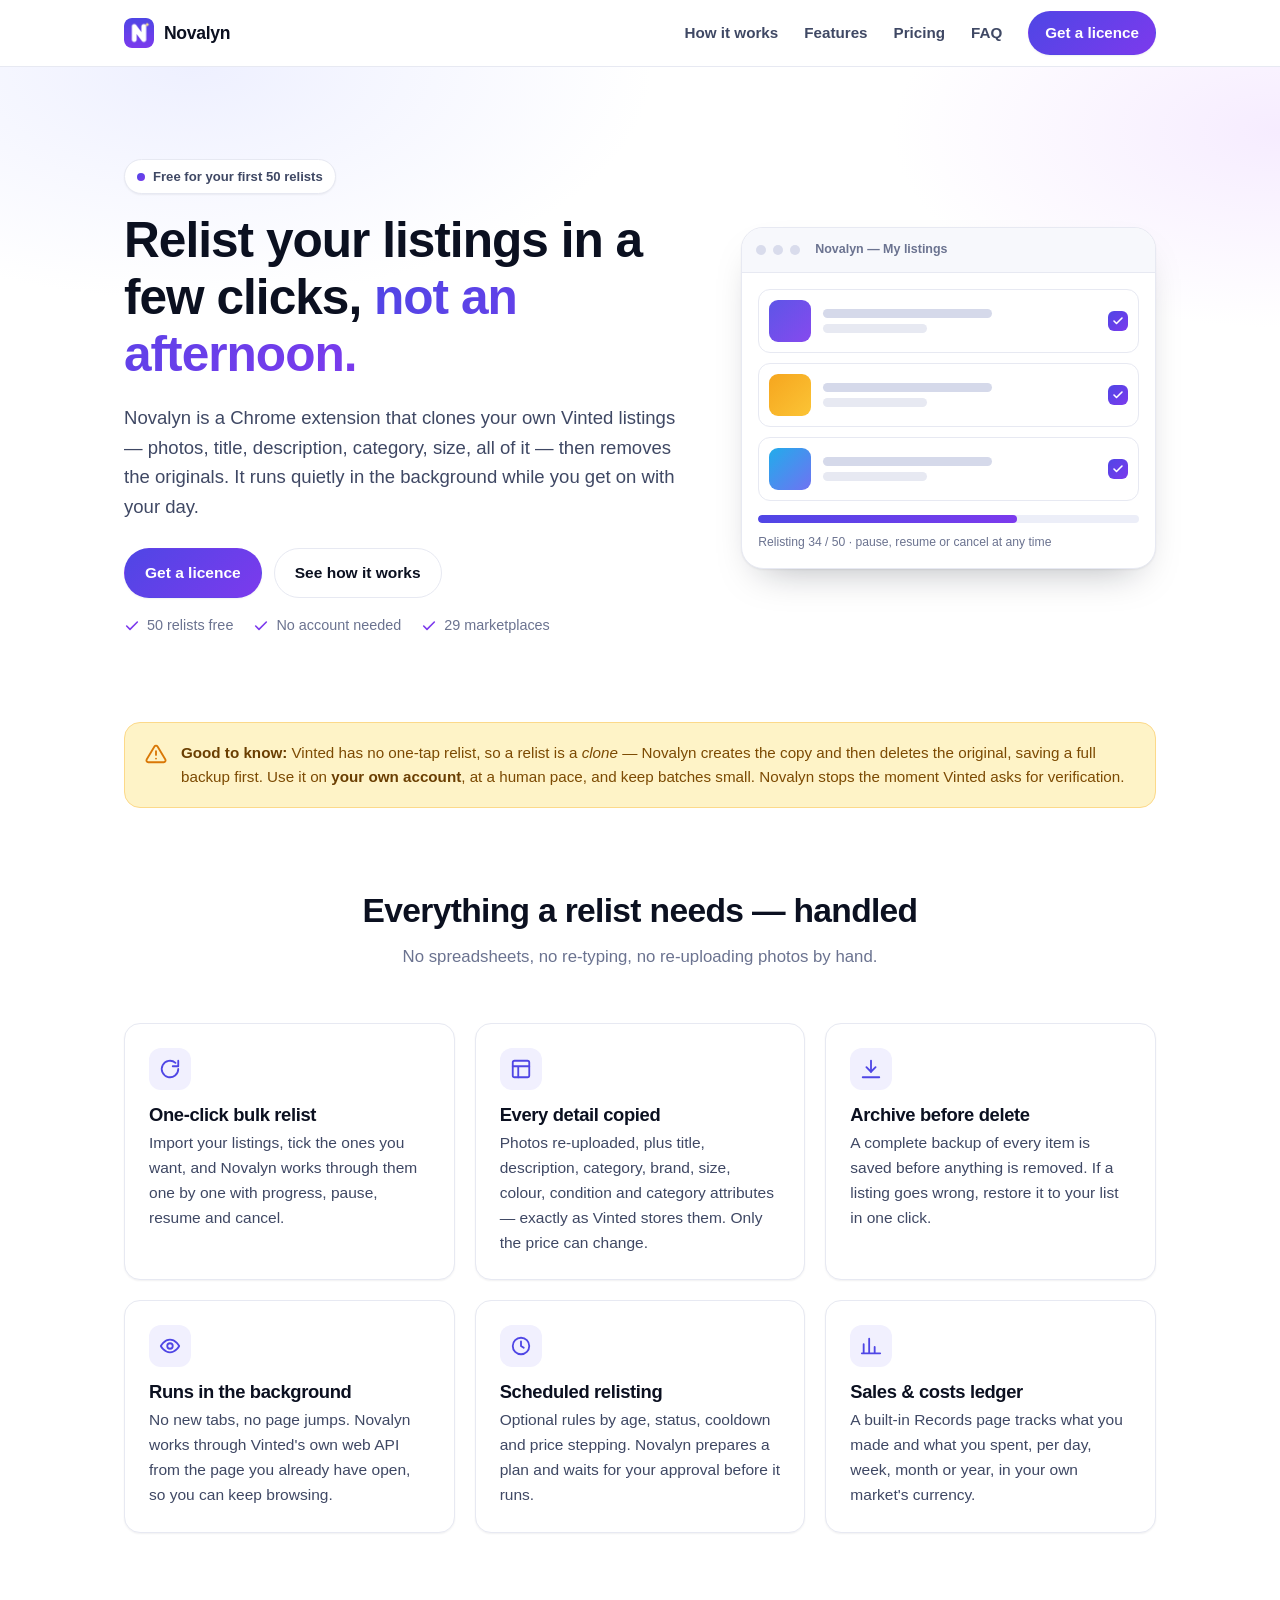
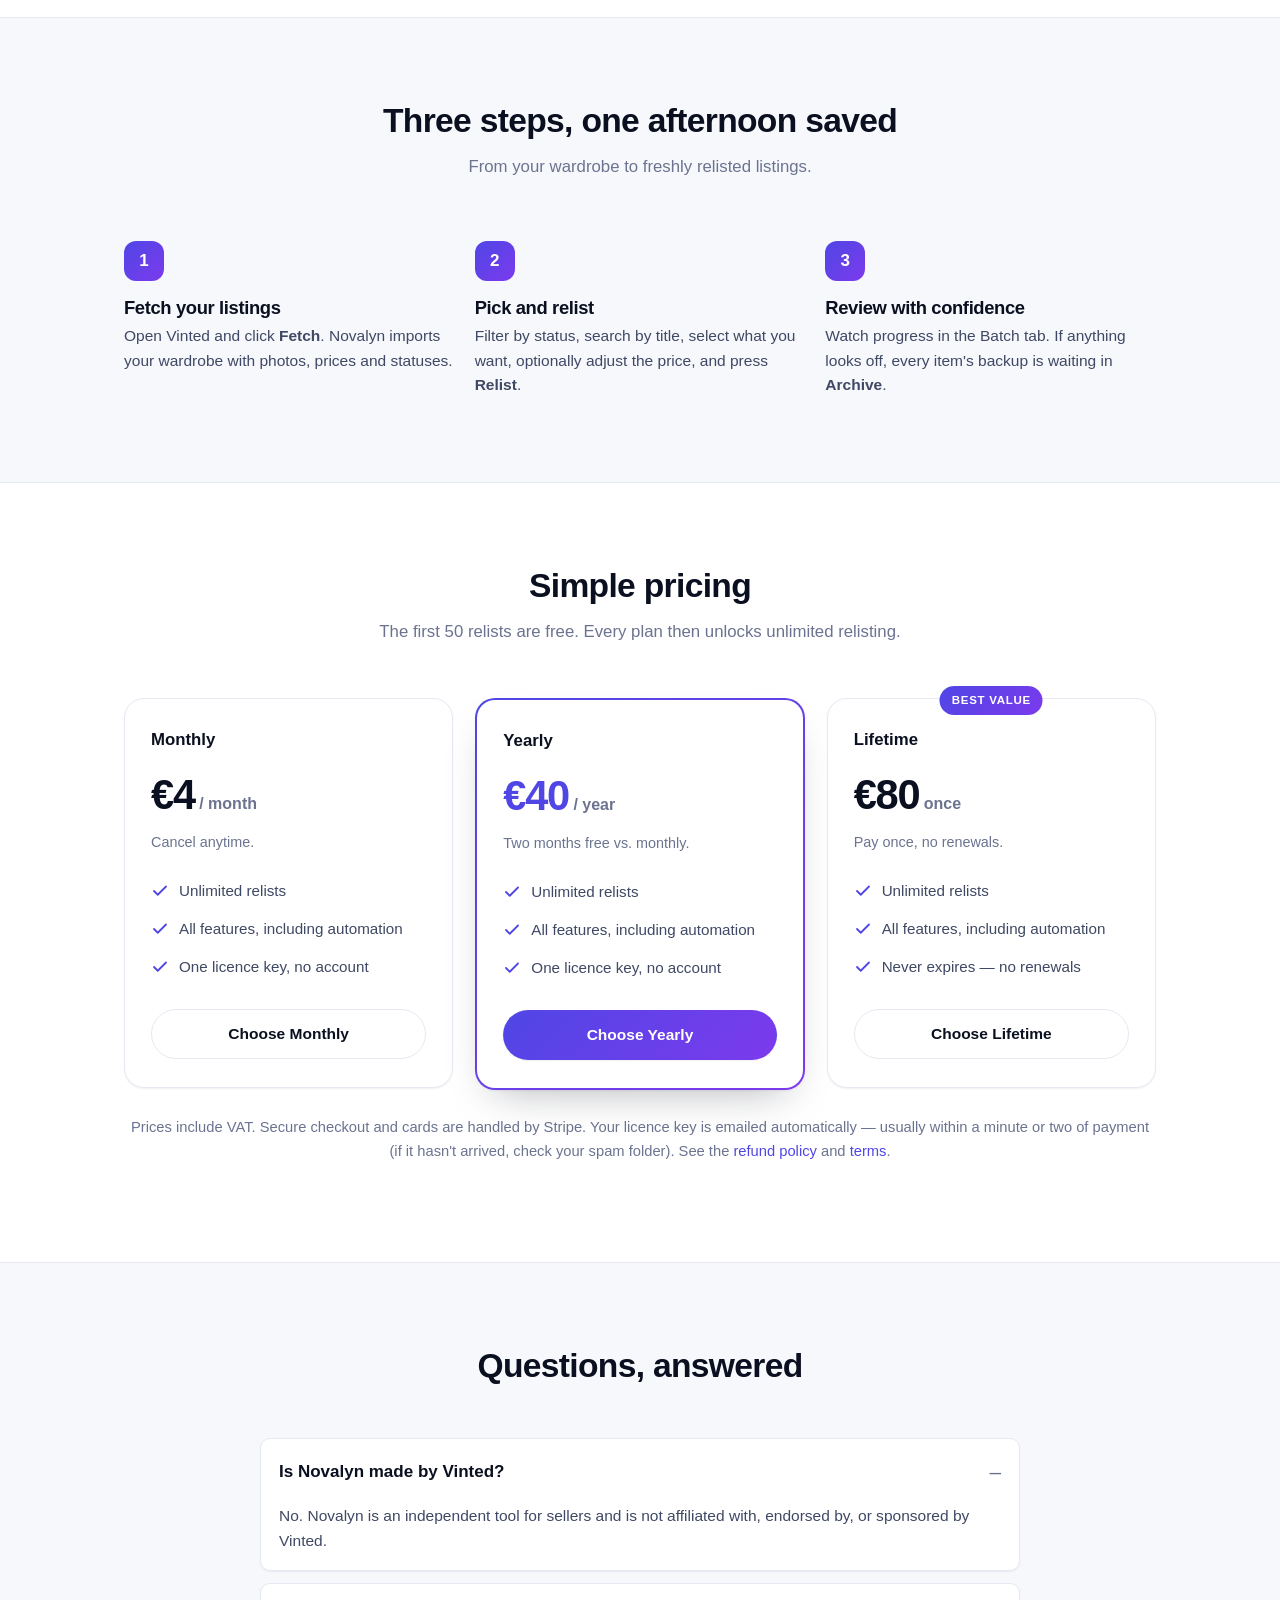
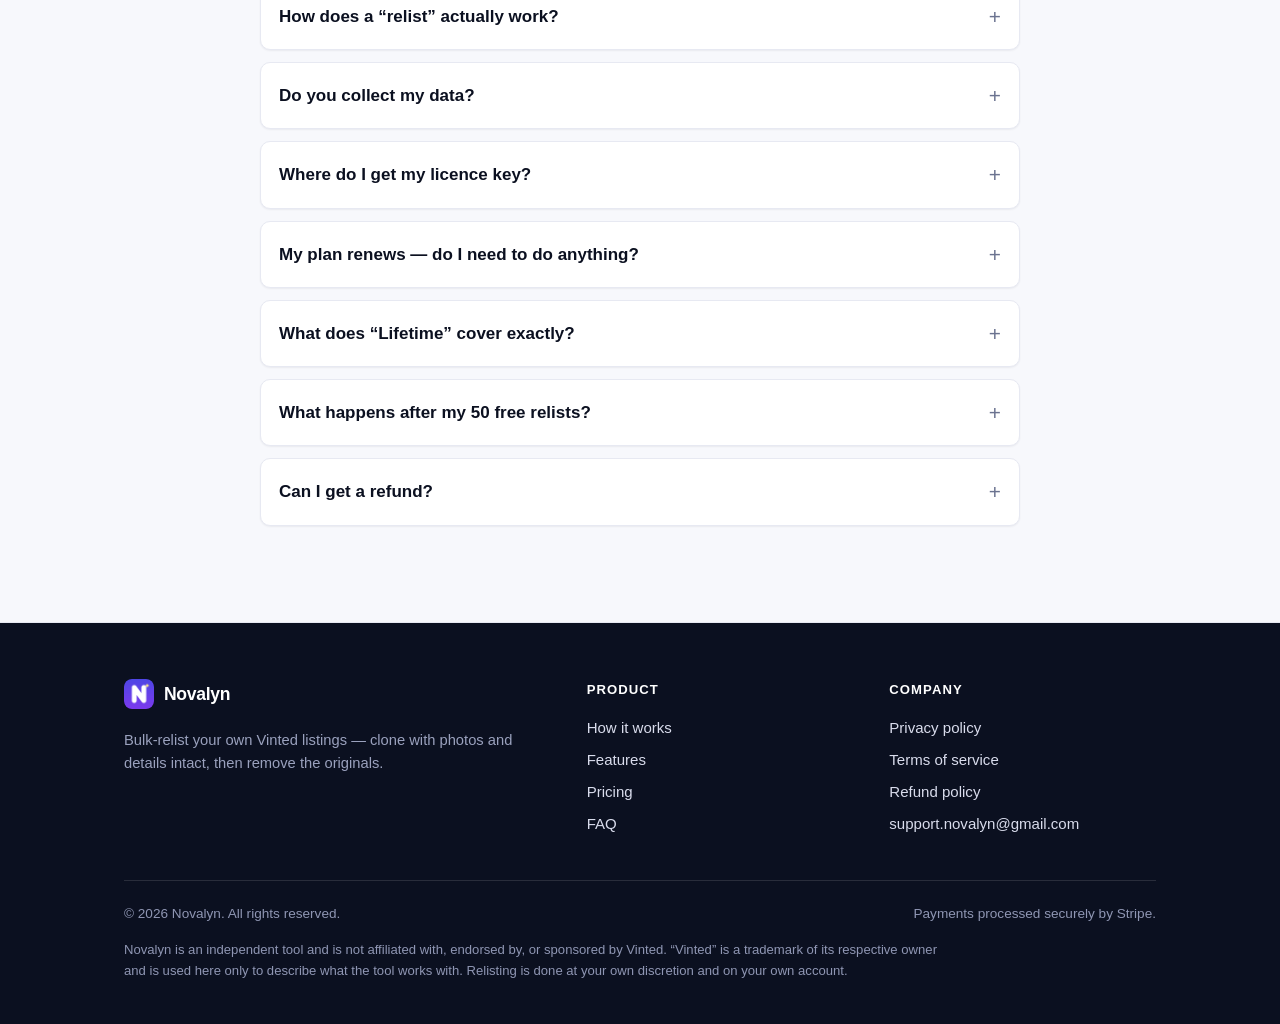
==== index.html @ fad428ce "Bound the Lifetime plan's promise on the site The Lifetime price stays one-time and the tier keeps i" ====
<!DOCTYPE html>
<html lang="en">
<head>
  <meta charset="utf-8" />
  <meta name="viewport" content="width=device-width, initial-scale=1" />
  <title>Novalyn — Relist &amp; Refresh</title>
  <meta name="description" content="Novalyn is a Chrome extension that bulk-relists your own Vinted listings — photos and details copied, originals removed, with a full backup. Free for your first 50 relists." />
  <link rel="icon" type="image/png" href="assets/icon-128.png" />
  <link rel="apple-touch-icon" href="assets/icon-128.png" />
  <link rel="stylesheet" href="styles.css" />
  <meta property="og:type" content="website" />
  <meta property="og:title" content="Novalyn — Relist &amp; Refresh" />
  <meta property="og:description" content="Bulk-relist your own Vinted listings in a few clicks. No account, no copy-paste." />
  <meta property="og:image" content="assets/icon-128.png" />
  <!--
    ============================================================
    TO FINISH BEFORE PUBLISHING
    ------------------------------------------------------------
    1. STRIPE PAYMENT LINKS (live; EUR; prices include VAT)
         monthly  .... https://buy.stripe.com/cNi9AT2Gc8ER0JR6e2dIA00
         yearly   .... https://buy.stripe.com/eVq6oHfsY3kx0JR31QdIA01
         lifetime .... https://buy.stripe.com/9B6dR9eoU08l64b7i6dIA02
       These three must stay in sync with CHECKOUT_LINKS in
       src/core/licenseApi.ts of the extension repo.
    2. CHROME WEB STORE URL ..... https://chromewebstore.google.com/detail/REPLACE
    ============================================================
  -->
</head>
<body>
  <a class="skip-link" href="#main">Skip to content</a>

  <header class="site-header">
    <div class="wrap">
      <a class="brand" href="index.html">
        <img src="assets/icon-128.png" alt="" />
        <span>Novalyn</span>
      </a>
      <nav class="nav" aria-label="Main">
        <a href="#how">How it works</a>
        <a href="#features">Features</a>
        <a href="#pricing">Pricing</a>
        <a href="#faq">FAQ</a>
        <a class="btn btn--primary btn--sm" href="#pricing">Get a licence</a>
      </nav>
    </div>
  </header>

  <main id="main">
    <!-- Hero -->
    <section class="hero">
      <div class="wrap hero-grid">
        <div>
          <span class="eyebrow"><span class="dot"></span> Free for your first 50 relists</span>
          <h1>Relist your listings in a few clicks, <span class="grad">not an afternoon.</span></h1>
          <p class="lede">
            Novalyn is a Chrome extension that clones your own Vinted listings — photos,
            title, description, category, size, all of it — then removes the originals.
            It runs quietly in the background while you get on with your day.
          </p>
          <div class="cta-row">
            <a class="btn btn--primary" href="#pricing">Get a licence</a>
            <a class="btn btn--ghost" href="#how">See how it works</a>
          </div>
          <div class="trust">
            <span>
              <svg viewBox="0 0 24 24" fill="none" stroke="currentColor" stroke-width="2.4" stroke-linecap="round" stroke-linejoin="round" aria-hidden="true"><path d="M20 6 9 17l-5-5"/></svg>
              50 relists free
            </span>
            <span>
              <svg viewBox="0 0 24 24" fill="none" stroke="currentColor" stroke-width="2.4" stroke-linecap="round" stroke-linejoin="round" aria-hidden="true"><path d="M20 6 9 17l-5-5"/></svg>
              No account needed
            </span>
            <span>
              <svg viewBox="0 0 24 24" fill="none" stroke="currentColor" stroke-width="2.4" stroke-linecap="round" stroke-linejoin="round" aria-hidden="true"><path d="M20 6 9 17l-5-5"/></svg>
              29 marketplaces
            </span>
          </div>
        </div>

        <div class="mock" aria-hidden="true">
          <div class="mock-bar"><i></i><i></i><i></i><span class="t">Novalyn — My listings</span></div>
          <div class="mock-body">
            <div class="mock-row"><span class="mock-thumb"></span><span class="mock-lines"><b></b><b></b></span><span class="mock-check"></span></div>
            <div class="mock-row"><span class="mock-thumb b"></span><span class="mock-lines"><b></b><b></b></span><span class="mock-check"></span></div>
            <div class="mock-row"><span class="mock-thumb c"></span><span class="mock-lines"><b></b><b></b></span><span class="mock-check"></span></div>
            <div class="mock-progress"><i></i></div>
            <div class="mock-note">Relisting 34 / 50 · pause, resume or cancel at any time</div>
          </div>
        </div>
      </div>
    </section>

    <!-- Good to know -->
    <section class="wrap" style="padding-top:8px">
      <div class="notice">
        <svg viewBox="0 0 24 24" fill="none" stroke="currentColor" stroke-width="2" stroke-linecap="round" stroke-linejoin="round" aria-hidden="true"><path d="M12 9v4M12 17h.01M10.3 3.9 1.8 18a2 2 0 0 0 1.7 3h17a2 2 0 0 0 1.7-3L13.7 3.9a2 2 0 0 0-3.4 0Z"/></svg>
        <p>
          <strong>Good to know:</strong> Vinted has no one-tap relist, so a relist is a
          <em>clone</em> — Novalyn creates the copy and then deletes the original, saving a full
          backup first. Use it on <strong>your own account</strong>, at a human pace, and keep
          batches small. Novalyn stops the moment Vinted asks for verification.
        </p>
      </div>
    </section>

    <!-- Features -->
    <section class="section" id="features">
      <div class="wrap">
        <div class="section-head">
          <h2>Everything a relist needs — handled</h2>
          <p>No spreadsheets, no re-typing, no re-uploading photos by hand.</p>
        </div>
        <div class="grid grid--3">
          <article class="card">
            <span class="icon-badge"><svg viewBox="0 0 24 24" fill="none" stroke="currentColor" stroke-width="2" stroke-linecap="round" stroke-linejoin="round" aria-hidden="true"><path d="M21 12a9 9 0 1 1-3-6.7"/><path d="M21 3v6h-6"/></svg></span>
            <h3>One-click bulk relist</h3>
            <p>Import your listings, tick the ones you want, and Novalyn works through them one by one with progress, pause, resume and cancel.</p>
          </article>
          <article class="card">
            <span class="icon-badge"><svg viewBox="0 0 24 24" fill="none" stroke="currentColor" stroke-width="2" stroke-linecap="round" stroke-linejoin="round" aria-hidden="true"><rect x="3" y="3" width="18" height="18" rx="2"/><path d="M3 9h18M9 21V9"/></svg></span>
            <h3>Every detail copied</h3>
            <p>Photos re-uploaded, plus title, description, category, brand, size, colour, condition and category attributes — exactly as Vinted stores them. Only the price can change.</p>
          </article>
          <article class="card">
            <span class="icon-badge"><svg viewBox="0 0 24 24" fill="none" stroke="currentColor" stroke-width="2" stroke-linecap="round" stroke-linejoin="round" aria-hidden="true"><path d="M12 3v12"/><path d="m7 10 5 5 5-5"/><path d="M3 21h18"/></svg></span>
            <h3>Archive before delete</h3>
            <p>A complete backup of every item is saved before anything is removed. If a listing goes wrong, restore it to your list in one click.</p>
          </article>
          <article class="card">
            <span class="icon-badge"><svg viewBox="0 0 24 24" fill="none" stroke="currentColor" stroke-width="2" stroke-linecap="round" stroke-linejoin="round" aria-hidden="true"><path d="M2 12s3.5-7 10-7 10 7 10 7-3.5 7-10 7-10-7-10-7Z"/><circle cx="12" cy="12" r="3"/></svg></span>
            <h3>Runs in the background</h3>
            <p>No new tabs, no page jumps. Novalyn works through Vinted's own web API from the page you already have open, so you can keep browsing.</p>
          </article>
          <article class="card">
            <span class="icon-badge"><svg viewBox="0 0 24 24" fill="none" stroke="currentColor" stroke-width="2" stroke-linecap="round" stroke-linejoin="round" aria-hidden="true"><circle cx="12" cy="12" r="9"/><path d="M12 7v5l3 2"/></svg></span>
            <h3>Scheduled relisting</h3>
            <p>Optional rules by age, status, cooldown and price stepping. Novalyn prepares a plan and waits for your approval before it runs.</p>
          </article>
          <article class="card">
            <span class="icon-badge"><svg viewBox="0 0 24 24" fill="none" stroke="currentColor" stroke-width="2" stroke-linecap="round" stroke-linejoin="round" aria-hidden="true"><path d="M4 20V10M10 20V4M16 20v-7M22 20H2"/></svg></span>
            <h3>Sales &amp; costs ledger</h3>
            <p>A built-in Records page tracks what you made and what you spent, per day, week, month or year, in your own market's currency.</p>
          </article>
        </div>
      </div>
    </section>

    <!-- How it works -->
    <section class="section section--soft" id="how">
      <div class="wrap">
        <div class="section-head">
          <h2>Three steps, one afternoon saved</h2>
          <p>From your wardrobe to freshly relisted listings.</p>
        </div>
        <div class="steps">
          <div class="step">
            <div class="num"></div>
            <h3>Fetch your listings</h3>
            <p>Open Vinted and click <strong>Fetch</strong>. Novalyn imports your wardrobe with photos, prices and statuses.</p>
          </div>
          <div class="step">
            <div class="num"></div>
            <h3>Pick and relist</h3>
            <p>Filter by status, search by title, select what you want, optionally adjust the price, and press <strong>Relist</strong>.</p>
          </div>
          <div class="step">
            <div class="num"></div>
            <h3>Review with confidence</h3>
            <p>Watch progress in the Batch tab. If anything looks off, every item's backup is waiting in <strong>Archive</strong>.</p>
          </div>
        </div>
      </div>
    </section>

    <!-- Pricing -->
    <section class="section" id="pricing">
      <div class="wrap">
        <div class="section-head">
          <h2>Simple pricing</h2>
          <p>The first 50 relists are free. Every plan then unlocks unlimited relisting.</p>
        </div>
        <div class="plans">
          <article class="plan">
            <div class="name">Monthly</div>
            <div class="price">&euro;4<small> / month</small></div>
            <div class="note">Cancel anytime.</div>
            <ul>
              <li><svg viewBox="0 0 24 24" fill="none" stroke="currentColor" stroke-width="2.4" stroke-linecap="round" stroke-linejoin="round" aria-hidden="true"><path d="M20 6 9 17l-5-5"/></svg> Unlimited relists</li>
              <li><svg viewBox="0 0 24 24" fill="none" stroke="currentColor" stroke-width="2.4" stroke-linecap="round" stroke-linejoin="round" aria-hidden="true"><path d="M20 6 9 17l-5-5"/></svg> All features, including automation</li>
              <li><svg viewBox="0 0 24 24" fill="none" stroke="currentColor" stroke-width="2.4" stroke-linecap="round" stroke-linejoin="round" aria-hidden="true"><path d="M20 6 9 17l-5-5"/></svg> One licence key, no account</li>
            </ul>
            <a class="btn btn--ghost btn--block" href="https://buy.stripe.com/cNi9AT2Gc8ER0JR6e2dIA00">Choose Monthly</a>
          </article>

          <article class="plan plan--featured">
            <div class="name">Yearly</div>
            <div class="price">&euro;40<small> / year</small></div>
            <div class="note">Two months free vs. monthly.</div>
            <ul>
              <li><svg viewBox="0 0 24 24" fill="none" stroke="currentColor" stroke-width="2.4" stroke-linecap="round" stroke-linejoin="round" aria-hidden="true"><path d="M20 6 9 17l-5-5"/></svg> Unlimited relists</li>
              <li><svg viewBox="0 0 24 24" fill="none" stroke="currentColor" stroke-width="2.4" stroke-linecap="round" stroke-linejoin="round" aria-hidden="true"><path d="M20 6 9 17l-5-5"/></svg> All features, including automation</li>
              <li><svg viewBox="0 0 24 24" fill="none" stroke="currentColor" stroke-width="2.4" stroke-linecap="round" stroke-linejoin="round" aria-hidden="true"><path d="M20 6 9 17l-5-5"/></svg> One licence key, no account</li>
            </ul>
            <a class="btn btn--primary btn--block" href="https://buy.stripe.com/eVq6oHfsY3kx0JR31QdIA01">Choose Yearly</a>
          </article>

          <article class="plan">
            <span class="tag">Best value</span>
            <div class="name">Lifetime</div>
            <div class="price">&euro;80<small> once</small></div>
            <div class="note">Pay once, no renewals.</div>
            <ul>
              <li><svg viewBox="0 0 24 24" fill="none" stroke="currentColor" stroke-width="2.4" stroke-linecap="round" stroke-linejoin="round" aria-hidden="true"><path d="M20 6 9 17l-5-5"/></svg> Unlimited relists</li>
              <li><svg viewBox="0 0 24 24" fill="none" stroke="currentColor" stroke-width="2.4" stroke-linecap="round" stroke-linejoin="round" aria-hidden="true"><path d="M20 6 9 17l-5-5"/></svg> All features, including automation</li>
              <li><svg viewBox="0 0 24 24" fill="none" stroke="currentColor" stroke-width="2.4" stroke-linecap="round" stroke-linejoin="round" aria-hidden="true"><path d="M20 6 9 17l-5-5"/></svg> Never expires &mdash; no renewals</li>
            </ul>
            <a class="btn btn--ghost btn--block" href="https://buy.stripe.com/9B6dR9eoU08l64b7i6dIA02">Choose Lifetime</a>
          </article>
        </div>
        <p class="pricing-foot">
          Prices include VAT. Secure checkout and cards are handled by Stripe.
          Your licence key is emailed automatically — usually within a minute or
          two of payment (if it hasn't arrived, check your spam folder). See the
          <a href="refund.html">refund policy</a> and
          <a href="terms.html">terms</a>.
        </p>
      </div>
    </section>

    <!-- FAQ -->
    <section class="section section--soft" id="faq">
      <div class="wrap">
        <div class="section-head">
          <h2>Questions, answered</h2>
        </div>
        <div class="faq">
          <details open>
            <summary>Is Novalyn made by Vinted?</summary>
            <p>No. Novalyn is an independent tool for sellers and is not affiliated with, endorsed by, or sponsored by Vinted.</p>
          </details>
          <details>
            <summary>How does a &ldquo;relist&rdquo; actually work?</summary>
            <p>Vinted has no one-tap relist, so Novalyn does what you'd do by hand: it creates a copy of your listing (photos and details included), confirms it is live, then deletes the original — saving a full backup first so you can always restore it.</p>
          </details>
          <details>
            <summary>Do you collect my data?</summary>
            <p>No. There is no account and nothing about you or your listings is sent to us. The licence key is verified on your own device, and your listing data never leaves your browser. See the <a href="privacy.html">privacy policy</a>.</p>
          </details>
          <details>
            <summary>Where do I get my licence key?</summary>
            <p>It's emailed to you automatically, usually within a minute or two of payment. If you don't see it, <strong>check your spam folder</strong> — that's where it most often ends up. Paste it into the extension's licence card — the first thing on the <strong>Records</strong> page — and you're done. No login.</p>
          </details>
          <details>
            <summary>My plan renews — do I need to do anything?</summary>
            <p>Yes, one thing. Every time a monthly or yearly plan renews, we email you a <strong>new</strong> key: paste it into the same field to keep relisting unlimited. When the previous key reaches its expiry date it stops working, and relisting pauses until the new one is pasted in (if the renewal email hasn't arrived, check your spam folder). A Lifetime licence never expires, so there's nothing to do later.</p>
          </details>
          <details>
            <summary>What does &ldquo;Lifetime&rdquo; cover exactly?</summary>
            <p>A Lifetime licence is one payment: the key never expires, there are no renewals, and you keep unlimited relisting for as long as Novalyn is offered and keeps working with Vinted. We can't promise that for ever, though &mdash; Vinted can change its site or its rules in a way no relisting tool can follow. If that ever happened, the extension would stop being able to relist, and this is the limit of what any one-time purchase can cover. See our <a href="terms.html">terms</a>.</p>
          </details>
          <details>
            <summary>What happens after my 50 free relists?</summary>
            <p>Relisting pauses until you add a licence key. Your listings, records, history and archived backups stay fully available — you just can't start a new relist.</p>
          </details>
          <details>
            <summary>Can I get a refund?</summary>
            <p>Yes. See the <a href="refund.html">refund policy</a> for the window and how to ask.</p>
          </details>
        </div>
      </div>
    </section>
  </main>

  <footer class="site-footer">
    <div class="wrap">
      <div class="footer-grid">
        <div>
          <a class="brand" href="index.html"><img src="assets/icon-128.png" alt="" /><span>Novalyn</span></a>
          <p class="footer-tag">Bulk-relist your own Vinted listings — clone with photos and details intact, then remove the originals.</p>
        </div>
        <div class="footer-col">
          <h4>Product</h4>
          <a href="#how">How it works</a>
          <a href="#features">Features</a>
          <a href="#pricing">Pricing</a>
          <a href="#faq">FAQ</a>
        </div>
        <div class="footer-col">
          <h4>Company</h4>
          <a href="privacy.html">Privacy policy</a>
          <a href="terms.html">Terms of service</a>
          <a href="refund.html">Refund policy</a>
          <a href="mailto:support.novalyn@gmail.com">support.novalyn@gmail.com</a>
        </div>
      </div>
      <div class="footer-bottom">
        <span>&copy; 2026 Novalyn. All rights reserved.</span>
        <span>Payments processed securely by Stripe.</span>
      </div>
      <p class="disclaimer">
        Novalyn is an independent tool and is not affiliated with, endorsed by, or sponsored by
        Vinted. &ldquo;Vinted&rdquo; is a trademark of its respective owner and is used here only to
        describe what the tool works with. Relisting is done at your own discretion and on your own account.
      </p>
    </div>
  </footer>
</body>
</html>
---- styles.css ----
/* ==========================================================================
   Novalyn — marketing site
   Plain CSS, no build step. Brand: indigo -> violet, amber accent.
   ========================================================================== */

:root {
  --ink: #0b1020;
  --ink-soft: #3f4864;
  --muted: #6b7390;
  --line: #e7e9f2;
  --bg: #ffffff;
  --bg-soft: #f7f8fc;
  --bg-tint: #f1f0fe;

  --indigo: #4f46e5;
  --violet: #7c3aed;
  --amber: #d97706;
  --amber-bg: #fef3c7;

  --brand: linear-gradient(135deg, #4f46e5 0%, #7c3aed 100%);

  --radius: 16px;
  --radius-sm: 10px;
  --shadow-sm: 0 1px 2px rgba(11, 16, 32, 0.06);
  --shadow: 0 1px 2px rgba(11, 16, 32, 0.06), 0 18px 40px -20px rgba(11, 16, 32, 0.35);
  --maxw: 1080px;

  --font: -apple-system, BlinkMacSystemFont, "Segoe UI", Roboto, Helvetica, Arial,
    "Apple Color Emoji", "Segoe UI Emoji", sans-serif;
}

* { box-sizing: border-box; }

html { scroll-behavior: smooth; -webkit-text-size-adjust: 100%; }

body {
  margin: 0;
  font-family: var(--font);
  color: var(--ink);
  background: var(--bg);
  line-height: 1.6;
  font-size: 17px;
  -webkit-font-smoothing: antialiased;
}

h1, h2, h3 { line-height: 1.15; letter-spacing: -0.02em; margin: 0 0 0.4em; }
h1 { font-size: clamp(2rem, 5vw, 3.1rem); font-weight: 800; }
h2 { font-size: clamp(1.5rem, 3.4vw, 2.1rem); font-weight: 750; }
h3 { font-size: 1.15rem; font-weight: 700; }
p { margin: 0 0 1em; }
a { color: var(--indigo); text-decoration: none; }
a:hover { text-decoration: underline; }

.wrap { max-width: var(--maxw); margin: 0 auto; padding: 0 24px; }
.narrow { max-width: 720px; }
.center { text-align: center; }
.muted { color: var(--muted); }
.small { font-size: 0.9rem; }
.section { padding: 84px 0; }
.section--soft { background: var(--bg-soft); border-block: 1px solid var(--line); }
.section-head { max-width: 640px; margin: 0 auto 52px; text-align: center; }
.section-head p { color: var(--muted); font-size: 1.05rem; margin: 0; }

/* ---- Header ---------------------------------------------------------- */

.site-header {
  position: sticky;
  top: 0;
  z-index: 50;
  background: rgba(255, 255, 255, 0.82);
  backdrop-filter: saturate(180%) blur(12px);
  border-bottom: 1px solid var(--line);
}
.site-header .wrap {
  display: flex;
  align-items: center;
  gap: 20px;
  height: 66px;
}
.brand { display: inline-flex; align-items: center; gap: 10px; font-weight: 800; letter-spacing: -0.02em; color: var(--ink); }
.brand:hover { text-decoration: none; }
.brand img { width: 30px; height: 30px; border-radius: 8px; display: block; }
.brand span { font-size: 1.1rem; }
.nav { margin-left: auto; display: flex; align-items: center; gap: 26px; }
.nav a { color: var(--ink-soft); font-size: 0.95rem; font-weight: 550; }
.nav a:hover { color: var(--ink); text-decoration: none; }
.nav .btn { color: #fff; }
@media (max-width: 720px) { .nav a:not(.btn) { display: none; } }

/* ---- Buttons --------------------------------------------------------- */

.btn {
  display: inline-flex;
  align-items: center;
  justify-content: center;
  gap: 8px;
  padding: 12px 20px;
  border-radius: 999px;
  font-weight: 650;
  font-size: 0.97rem;
  border: 1px solid transparent;
  cursor: pointer;
  transition: transform 0.12s ease, box-shadow 0.12s ease, background 0.12s ease;
}
.btn:hover { text-decoration: none; transform: translateY(-1px); }
.btn--primary { background: var(--brand); color: #fff; box-shadow: var(--shadow-sm); }
.btn--primary:hover { box-shadow: var(--shadow); }
.btn--ghost { background: #fff; color: var(--ink); border-color: var(--line); }
.btn--ghost:hover { border-color: #cfd3e6; }
.btn--block { width: 100%; }
.btn--sm { padding: 9px 16px; font-size: 0.9rem; }

/* ---- Hero ------------------------------------------------------------ */

.hero {
  position: relative;
  overflow: hidden;
  padding: 92px 0 76px;
  background:
    radial-gradient(60% 60% at 15% 0%, #eef0ff 0%, rgba(238, 240, 255, 0) 60%),
    radial-gradient(55% 55% at 100% 10%, #f6ecff 0%, rgba(246, 236, 255, 0) 55%);
}
.hero-grid { display: grid; grid-template-columns: 1.15fr 0.85fr; gap: 56px; align-items: center; }
@media (max-width: 900px) { .hero-grid { grid-template-columns: 1fr; gap: 36px; } .hero { padding: 64px 0 56px; } }
.eyebrow {
  display: inline-flex;
  align-items: center;
  gap: 8px;
  padding: 6px 12px;
  border-radius: 999px;
  background: #fff;
  border: 1px solid var(--line);
  font-size: 0.82rem;
  font-weight: 600;
  color: var(--ink-soft);
  box-shadow: var(--shadow-sm);
  margin-bottom: 18px;
}
.eyebrow .dot { width: 8px; height: 8px; border-radius: 50%; background: var(--brand); }
.hero h1 .grad { background: var(--brand); -webkit-background-clip: text; background-clip: text; color: transparent; }
.lede { font-size: 1.16rem; color: var(--ink-soft); max-width: 34em; }
.cta-row { display: flex; flex-wrap: wrap; gap: 12px; margin: 26px 0 16px; }
.trust { display: flex; flex-wrap: wrap; gap: 8px 20px; color: var(--muted); font-size: 0.9rem; }
.trust span { display: inline-flex; align-items: center; gap: 7px; }
.trust svg { width: 16px; height: 16px; color: var(--violet); flex: none; }

/* App mock */
.mock {
  border-radius: 22px;
  background: #fff;
  border: 1px solid var(--line);
  box-shadow: var(--shadow);
  overflow: hidden;
}
.mock-bar { display: flex; align-items: center; gap: 7px; padding: 12px 14px; border-bottom: 1px solid var(--line); background: var(--bg-soft); }
.mock-bar i { width: 10px; height: 10px; border-radius: 50%; background: #d9dcec; display: block; }
.mock-bar .t { margin-left: 8px; font-size: 0.78rem; color: var(--muted); font-weight: 600; }
.mock-body { padding: 16px; }
.mock-row { display: flex; align-items: center; gap: 12px; padding: 10px; border: 1px solid var(--line); border-radius: 12px; margin-bottom: 10px; }
.mock-row:last-child { margin-bottom: 0; }
.mock-thumb { width: 42px; height: 42px; border-radius: 9px; background: var(--brand); flex: none; opacity: 0.92; }
.mock-thumb.b { background: linear-gradient(135deg, #f59e0b, #fbbf24); }
.mock-thumb.c { background: linear-gradient(135deg, #0ea5e9, #6366f1); }
.mock-lines { flex: 1; }
.mock-lines b { display: block; height: 9px; border-radius: 5px; background: #e7e9f2; margin-bottom: 6px; }
.mock-lines b:first-child { width: 62%; background: #d5d9ea; }
.mock-lines b:last-child { width: 38%; margin-bottom: 0; }
.mock-check { width: 20px; height: 20px; border-radius: 6px; background: var(--brand); flex: none; position: relative; }
.mock-check::after { content: ""; position: absolute; inset: 0; background: no-repeat center/12px url("data:image/svg+xml,%3Csvg xmlns='http://www.w3.org/2000/svg' viewBox='0 0 24 24' fill='none' stroke='white' stroke-width='3.2' stroke-linecap='round' stroke-linejoin='round'%3E%3Cpath d='M20 6 9 17l-5-5'/%3E%3C/svg%3E"); }
.mock-progress { margin-top: 14px; height: 8px; border-radius: 999px; background: #eceef8; overflow: hidden; }
.mock-progress i { display: block; height: 100%; width: 68%; background: var(--brand); border-radius: 999px; }
.mock-note { margin-top: 10px; font-size: 0.76rem; color: var(--muted); }

/* ---- Notice ---------------------------------------------------------- */

.notice {
  display: flex;
  gap: 14px;
  align-items: flex-start;
  padding: 18px 20px;
  border-radius: var(--radius);
  background: var(--amber-bg);
  border: 1px solid #fcd98a;
  color: #7c4a03;
}
.notice strong { color: #6a3e02; }
.notice svg { width: 22px; height: 22px; flex: none; margin-top: 2px; color: var(--amber); }
.notice p { margin: 0; font-size: 0.95rem; }

/* ---- Cards / grids --------------------------------------------------- */

.grid { display: grid; gap: 20px; }
.grid--3 { grid-template-columns: repeat(3, 1fr); }
.grid--2 { grid-template-columns: repeat(2, 1fr); }
@media (max-width: 900px) { .grid--3 { grid-template-columns: 1fr 1fr; } }
@media (max-width: 640px) { .grid--3, .grid--2 { grid-template-columns: 1fr; } }

.card {
  background: #fff;
  border: 1px solid var(--line);
  border-radius: var(--radius);
  padding: 24px;
  box-shadow: var(--shadow-sm);
}
.card h3 { margin-bottom: 6px; }
.card p { color: var(--ink-soft); margin: 0; font-size: 0.97rem; }
.icon-badge {
  width: 42px; height: 42px; border-radius: 12px; display: grid; place-items: center;
  background: var(--bg-tint); color: var(--indigo); margin-bottom: 14px;
}
.icon-badge svg { width: 22px; height: 22px; }

/* ---- Steps ----------------------------------------------------------- */

.steps { counter-reset: step; display: grid; gap: 20px; grid-template-columns: repeat(3, 1fr); }
@media (max-width: 900px) { .steps { grid-template-columns: 1fr; } }
.step { position: relative; padding-top: 8px; }
.step .num {
  counter-increment: step;
  width: 40px; height: 40px; border-radius: 12px; display: grid; place-items: center;
  background: var(--brand); color: #fff; font-weight: 800; margin-bottom: 16px;
}
.step .num::before { content: counter(step); }
.step h3 { margin-bottom: 6px; }
.step p { color: var(--ink-soft); margin: 0; font-size: 0.97rem; }

/* ---- Pricing --------------------------------------------------------- */

.plans { display: grid; gap: 22px; grid-template-columns: repeat(3, 1fr); align-items: start; }
@media (max-width: 900px) { .plans { grid-template-columns: 1fr; max-width: 460px; margin: 0 auto; } }
.plan {
  position: relative;
  background: #fff;
  border: 1px solid var(--line);
  border-radius: 20px;
  padding: 28px 26px;
  box-shadow: var(--shadow-sm);
}
.plan--featured { border: 2px solid transparent; background: linear-gradient(#fff, #fff) padding-box, var(--brand) border-box; box-shadow: var(--shadow); }
.plan .tag {
  position: absolute; top: -13px; left: 50%; transform: translateX(-50%);
  background: var(--brand); color: #fff; font-size: 0.72rem; font-weight: 700;
  letter-spacing: 0.06em; text-transform: uppercase; padding: 5px 12px; border-radius: 999px; white-space: nowrap;
}
.plan .name { font-weight: 700; font-size: 1.05rem; }
.plan .price { font-size: 2.6rem; font-weight: 800; letter-spacing: -0.03em; margin: 8px 0 2px; }
.plan .price small { font-size: 1rem; font-weight: 600; color: var(--muted); letter-spacing: 0; }
.plan .note { color: var(--muted); font-size: 0.9rem; min-height: 1.3em; margin-bottom: 18px; }
.plan ul { list-style: none; padding: 0; margin: 0 0 22px; }
.plan li { display: flex; gap: 10px; align-items: flex-start; padding: 7px 0; font-size: 0.95rem; color: var(--ink-soft); }
.plan li svg { width: 18px; height: 18px; color: var(--indigo); flex: none; margin-top: 3px; }
.plan--featured .price { color: var(--indigo); }
.pricing-foot { text-align: center; color: var(--muted); font-size: 0.92rem; margin-top: 26px; }

/* ---- FAQ ------------------------------------------------------------- */

.faq { max-width: 760px; margin: 0 auto; }
.faq details {
  border: 1px solid var(--line);
  border-radius: var(--radius-sm);
  background: #fff;
  margin-bottom: 12px;
  padding: 0 18px;
  box-shadow: var(--shadow-sm);
}
.faq summary {
  cursor: pointer; list-style: none; font-weight: 650; padding: 16px 0;
  display: flex; justify-content: space-between; gap: 16px; align-items: center;
}
.faq summary::-webkit-details-marker { display: none; }
.faq summary::after { content: "+"; font-size: 1.3rem; color: var(--muted); font-weight: 400; }
.faq details[open] summary::after { content: "\2013"; }
.faq details p { color: var(--ink-soft); margin: 0 0 16px; font-size: 0.97rem; }

/* ---- Legal / prose pages --------------------------------------------- */

.page-head { padding: 64px 0 8px; }
.page-head h1 { font-size: clamp(1.8rem, 4vw, 2.6rem); }
.prose { padding: 32px 0 96px; }
.prose h2 { font-size: 1.35rem; margin-top: 44px; }
.prose h2:first-child { margin-top: 0; }
.prose ul { color: var(--ink-soft); padding-left: 22px; }
.prose li { margin-bottom: 8px; }
.prose li::marker { color: var(--indigo); }
.prose .meta { color: var(--muted); font-size: 0.9rem; }
.prose strong { color: var(--ink); }
.callout {
  border-left: 3px solid var(--indigo);
  background: var(--bg-soft);
  padding: 16px 20px;
  border-radius: 0 var(--radius-sm) var(--radius-sm) 0;
  margin: 24px 0;
}
.callout p:last-child { margin-bottom: 0; }

/* ---- Footer ---------------------------------------------------------- */

.site-footer { background: var(--ink); color: #c3c8dd; padding: 56px 0 30px; }
.site-footer a { color: #d9dcec; }
.footer-grid { display: grid; grid-template-columns: 1.6fr 1fr 1fr; gap: 36px; }
@media (max-width: 760px) { .footer-grid { grid-template-columns: 1fr; gap: 28px; } }
.site-footer .brand { color: #fff; }
.site-footer .brand span { color: #fff; }
.footer-tag { color: #9aa1bd; font-size: 0.92rem; margin-top: 12px; max-width: 30em; }
.footer-col h4 { color: #fff; font-size: 0.82rem; text-transform: uppercase; letter-spacing: 0.08em; margin: 0 0 12px; }
.footer-col a { display: block; padding: 4px 0; font-size: 0.94rem; }
.footer-bottom { border-top: 1px solid rgba(255, 255, 255, 0.12); margin-top: 40px; padding-top: 22px; font-size: 0.85rem; color: #8f96b3; display: flex; flex-wrap: wrap; gap: 8px 24px; justify-content: space-between; }
.disclaimer { font-size: 0.82rem; color: #8f96b3; margin-top: 14px; max-width: 62em; }

/* ---- Utilities ------------------------------------------------------- */

.sr-only { position: absolute; width: 1px; height: 1px; padding: 0; margin: -1px; overflow: hidden; clip: rect(0 0 0 0); white-space: nowrap; border: 0; }
.skip-link { position: absolute; left: -999px; }
.skip-link:focus { left: 12px; top: 12px; background: #fff; padding: 10px 14px; border-radius: 8px; z-index: 100; box-shadow: var(--shadow); }

@media (prefers-reduced-motion: reduce) {
  html { scroll-behavior: auto; }
  .btn:hover { transform: none; }
}
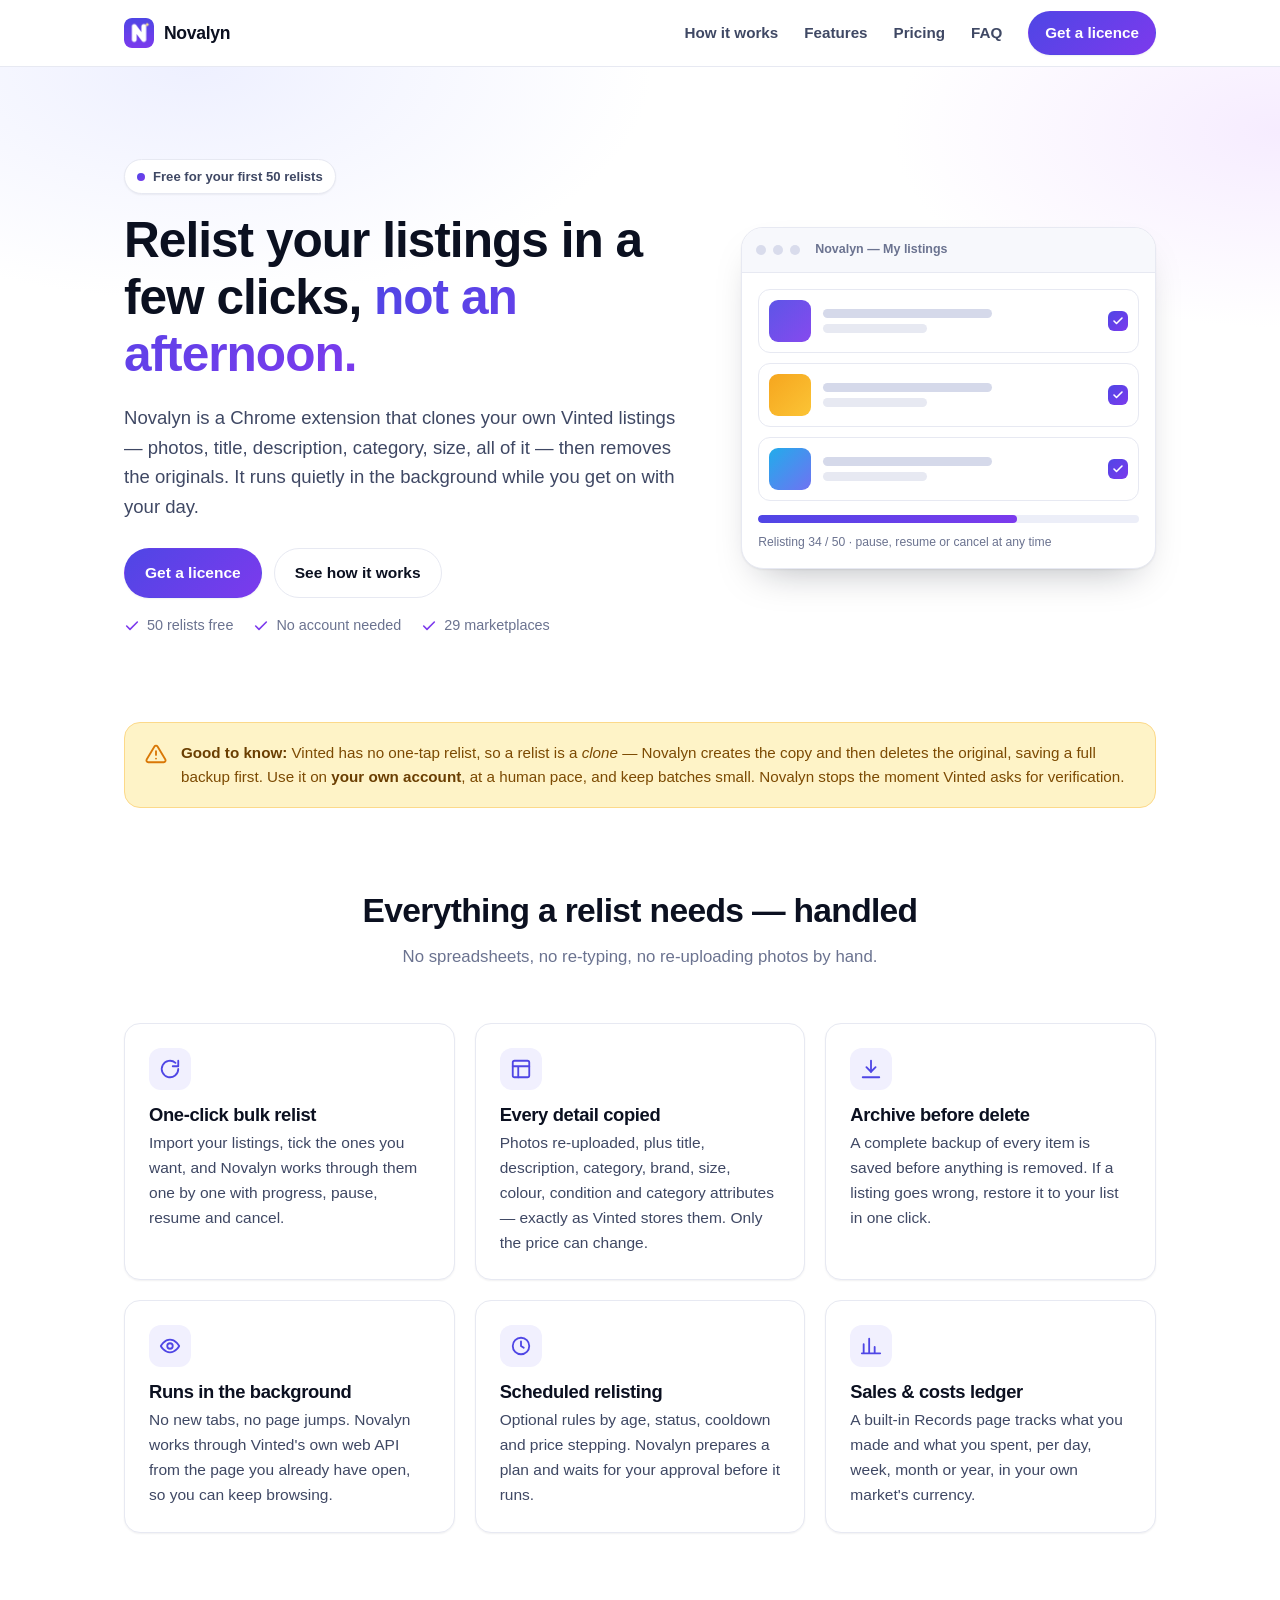
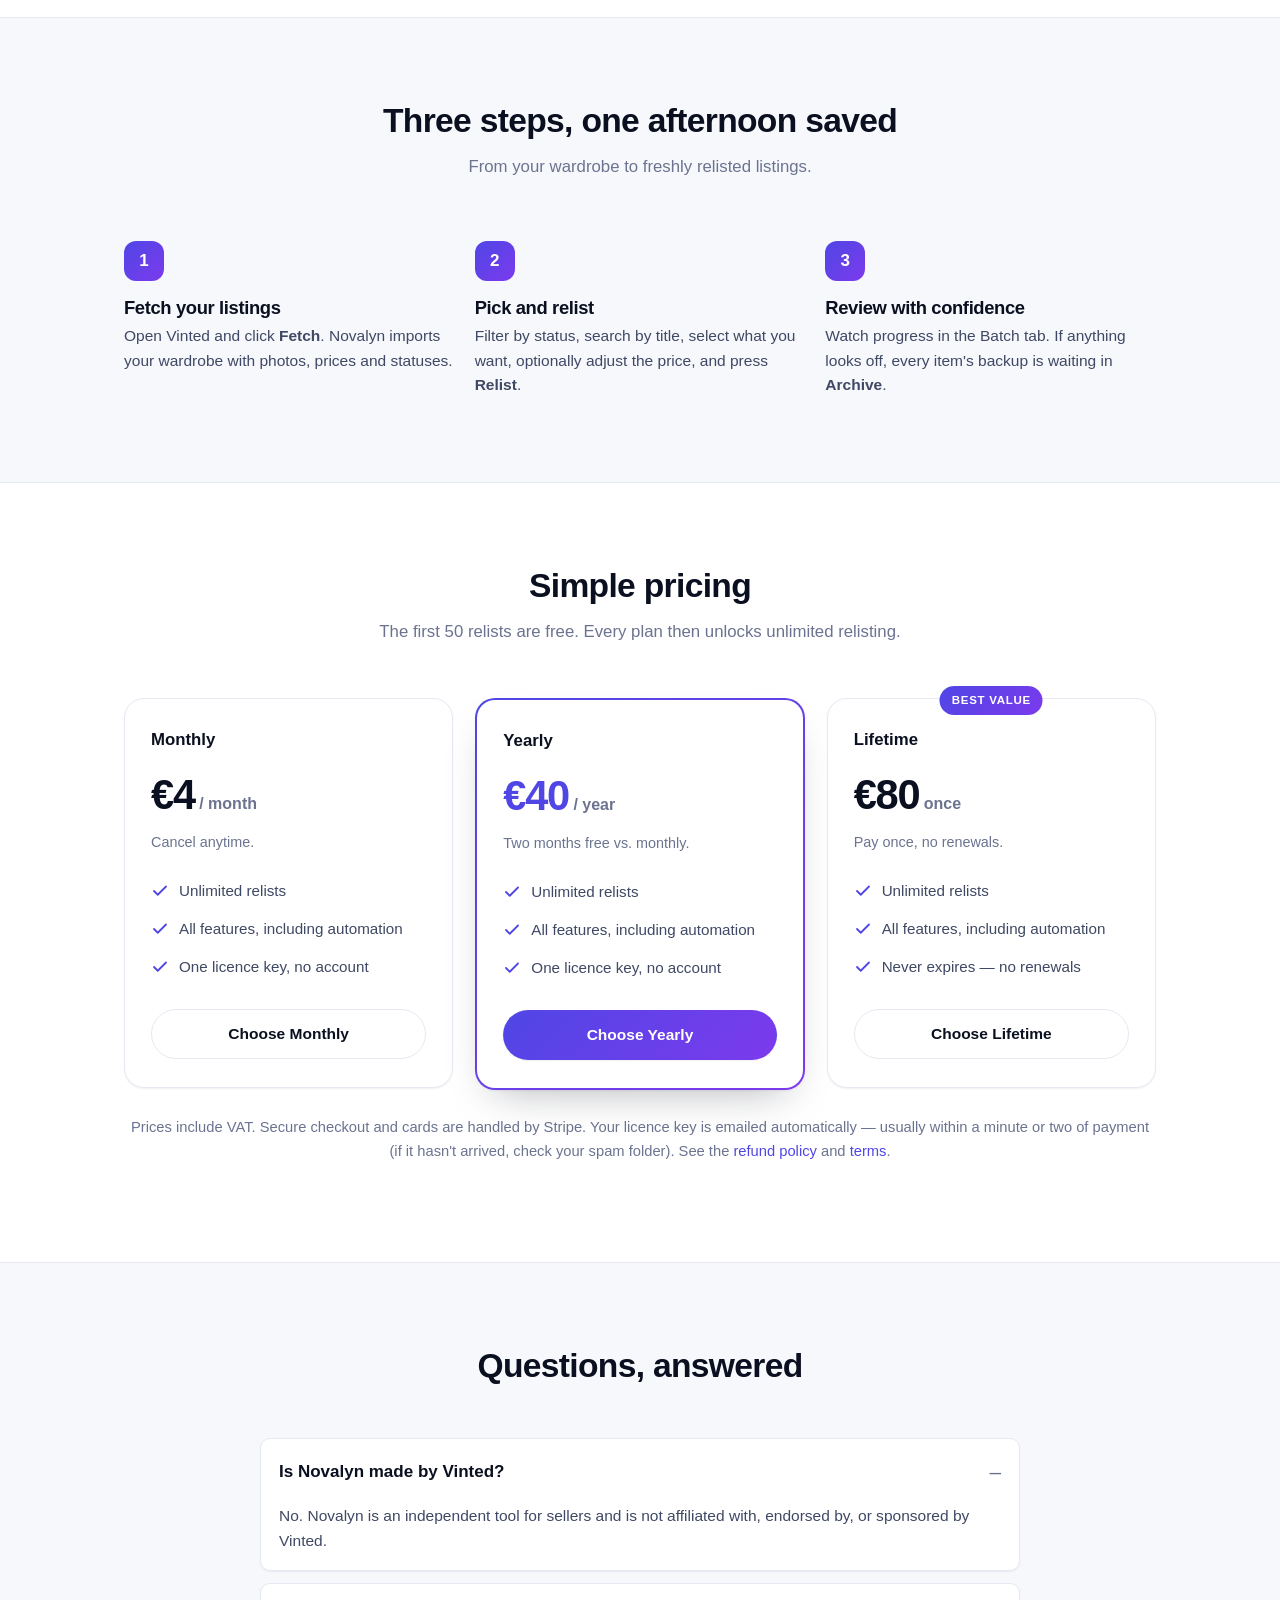
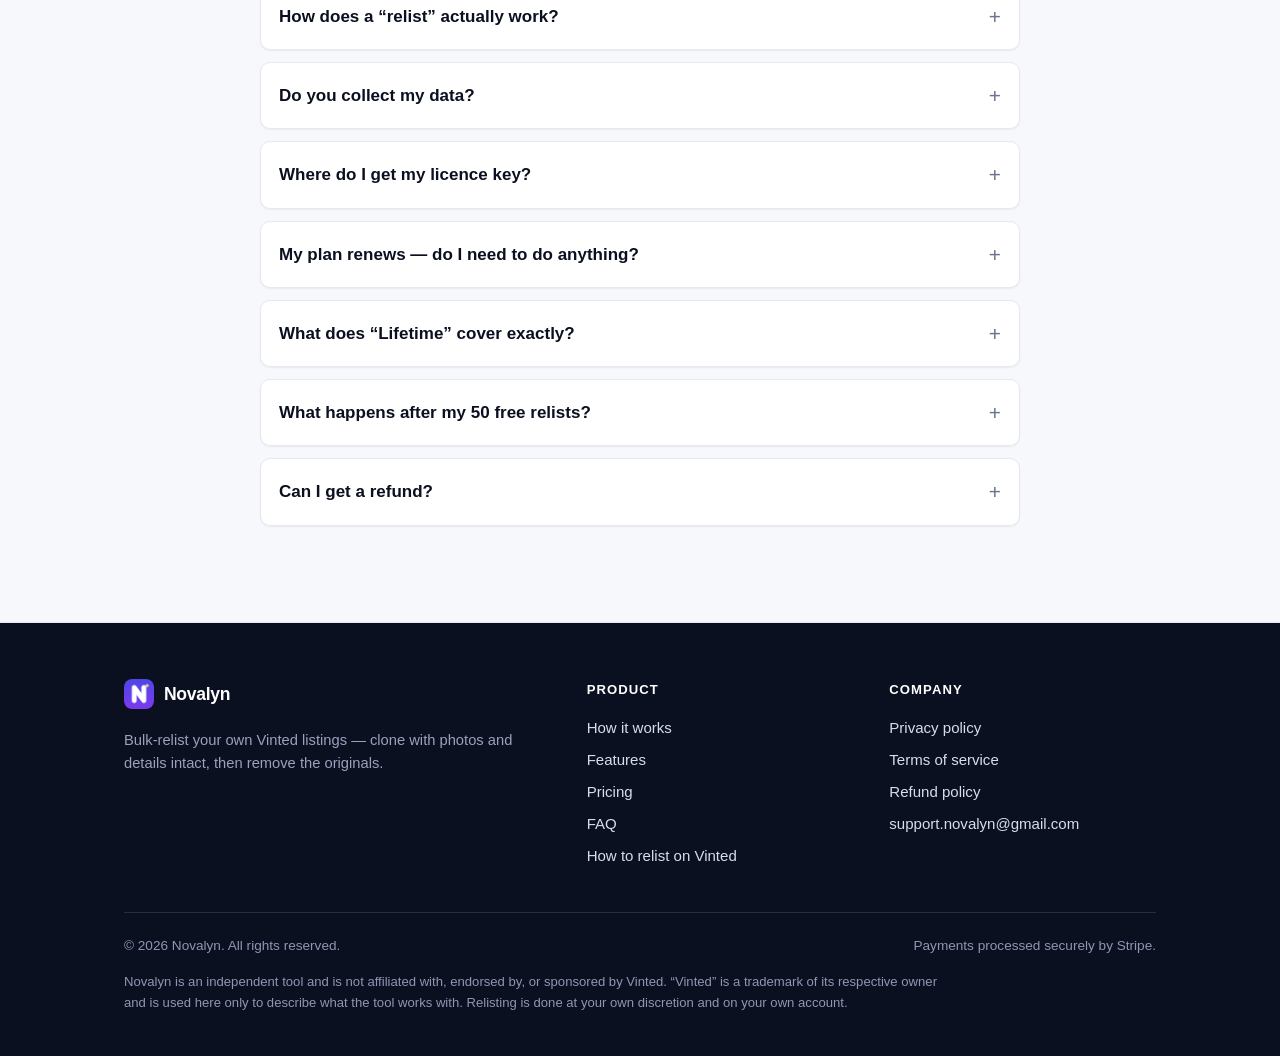
==== commit 2955b8ad: "Add a "How to relist on Vinted" guide for search - New relist-vinted.html: what relisting means on V" ====
--- a/index.html
+++ b/index.html
@@ -284,6 +284,7 @@
           <a href="#features">Features</a>
           <a href="#pricing">Pricing</a>
           <a href="#faq">FAQ</a>
+          <a href="relist-vinted.html">How to relist on Vinted</a>
         </div>
         <div class="footer-col">
           <h4>Company</h4>
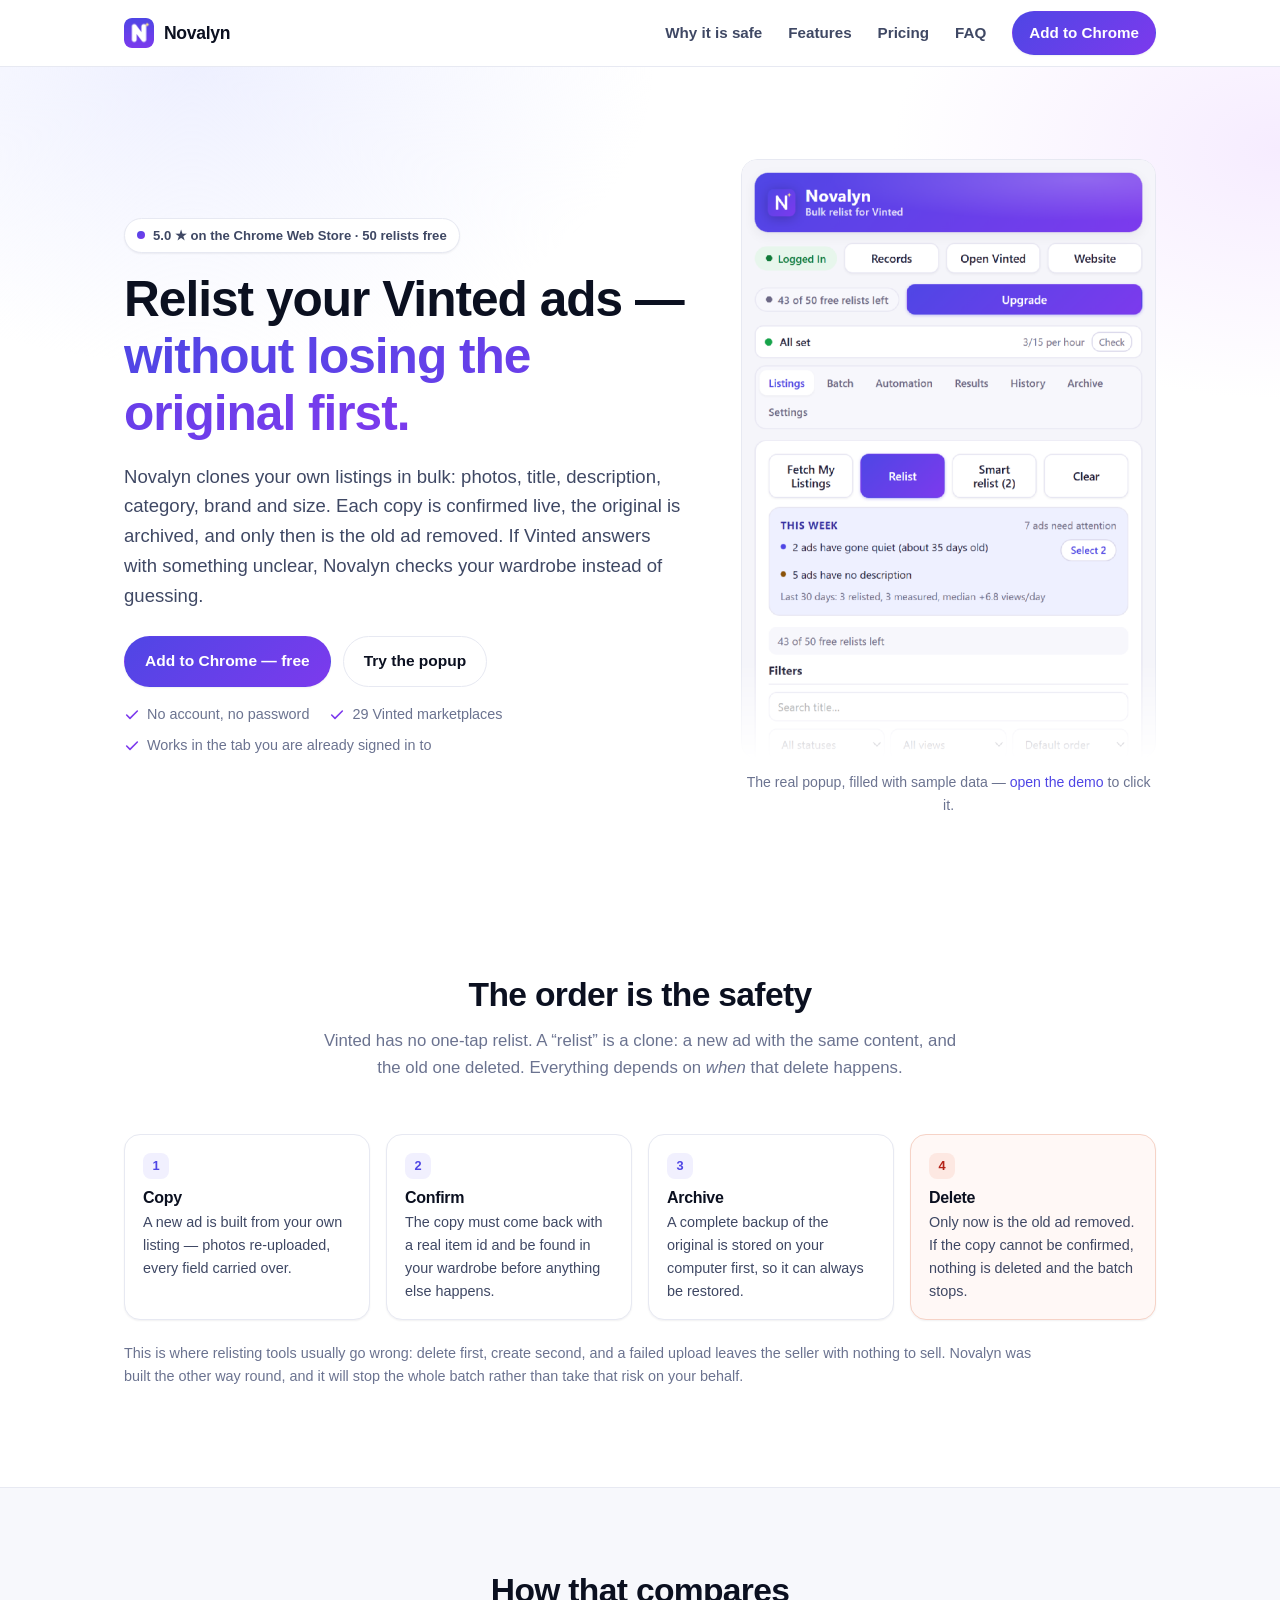
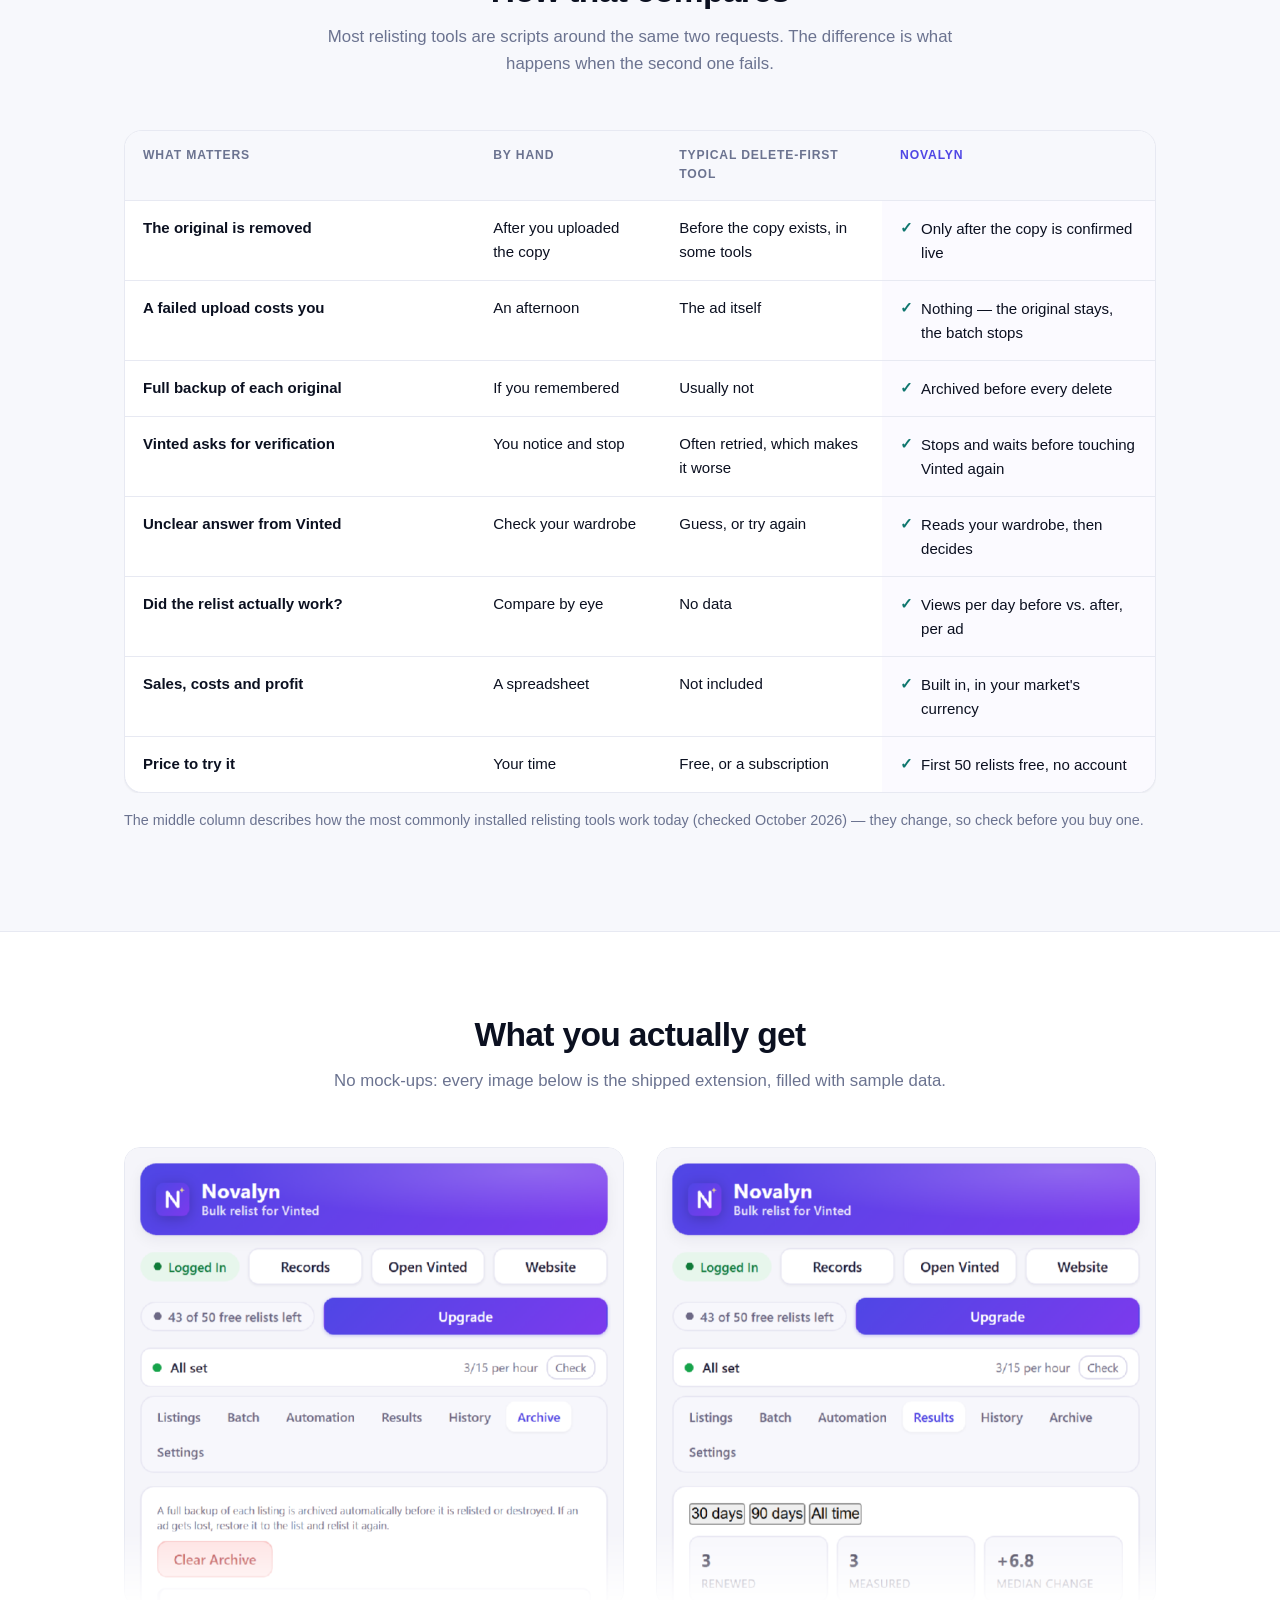
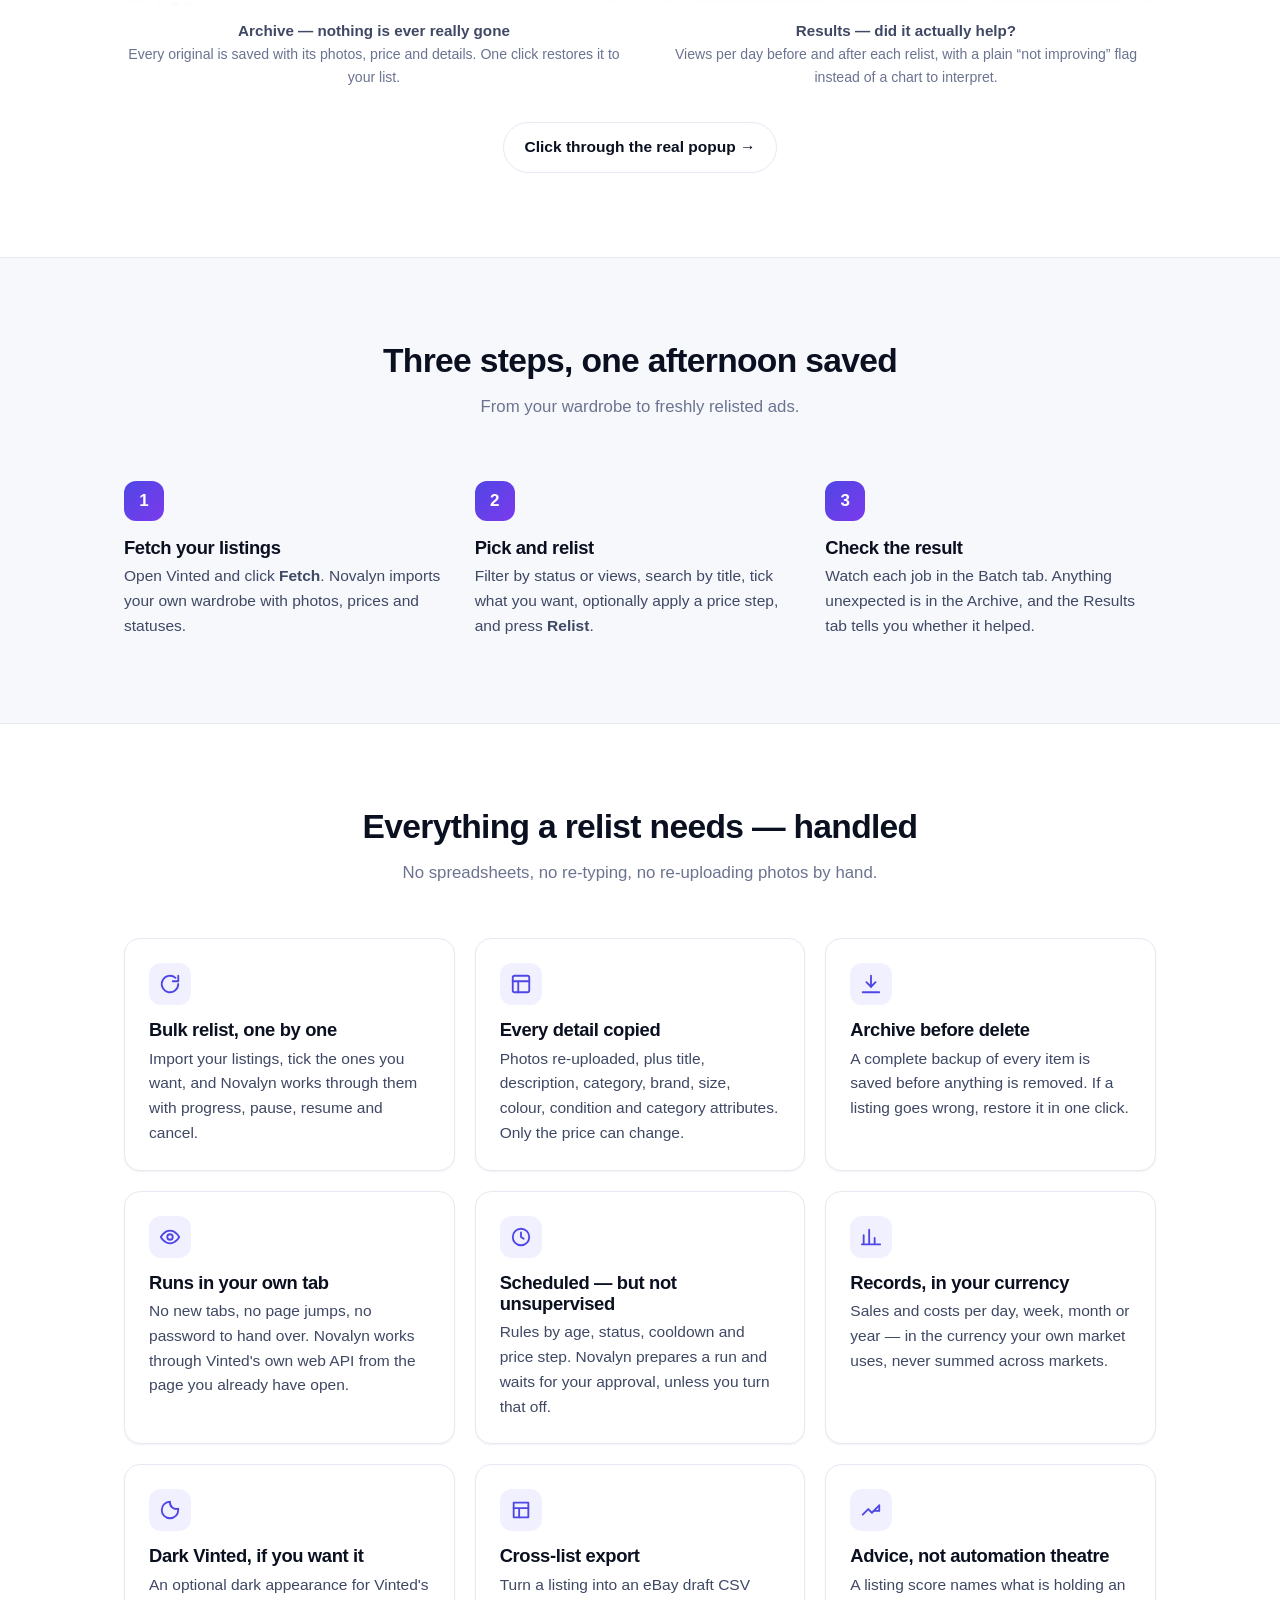
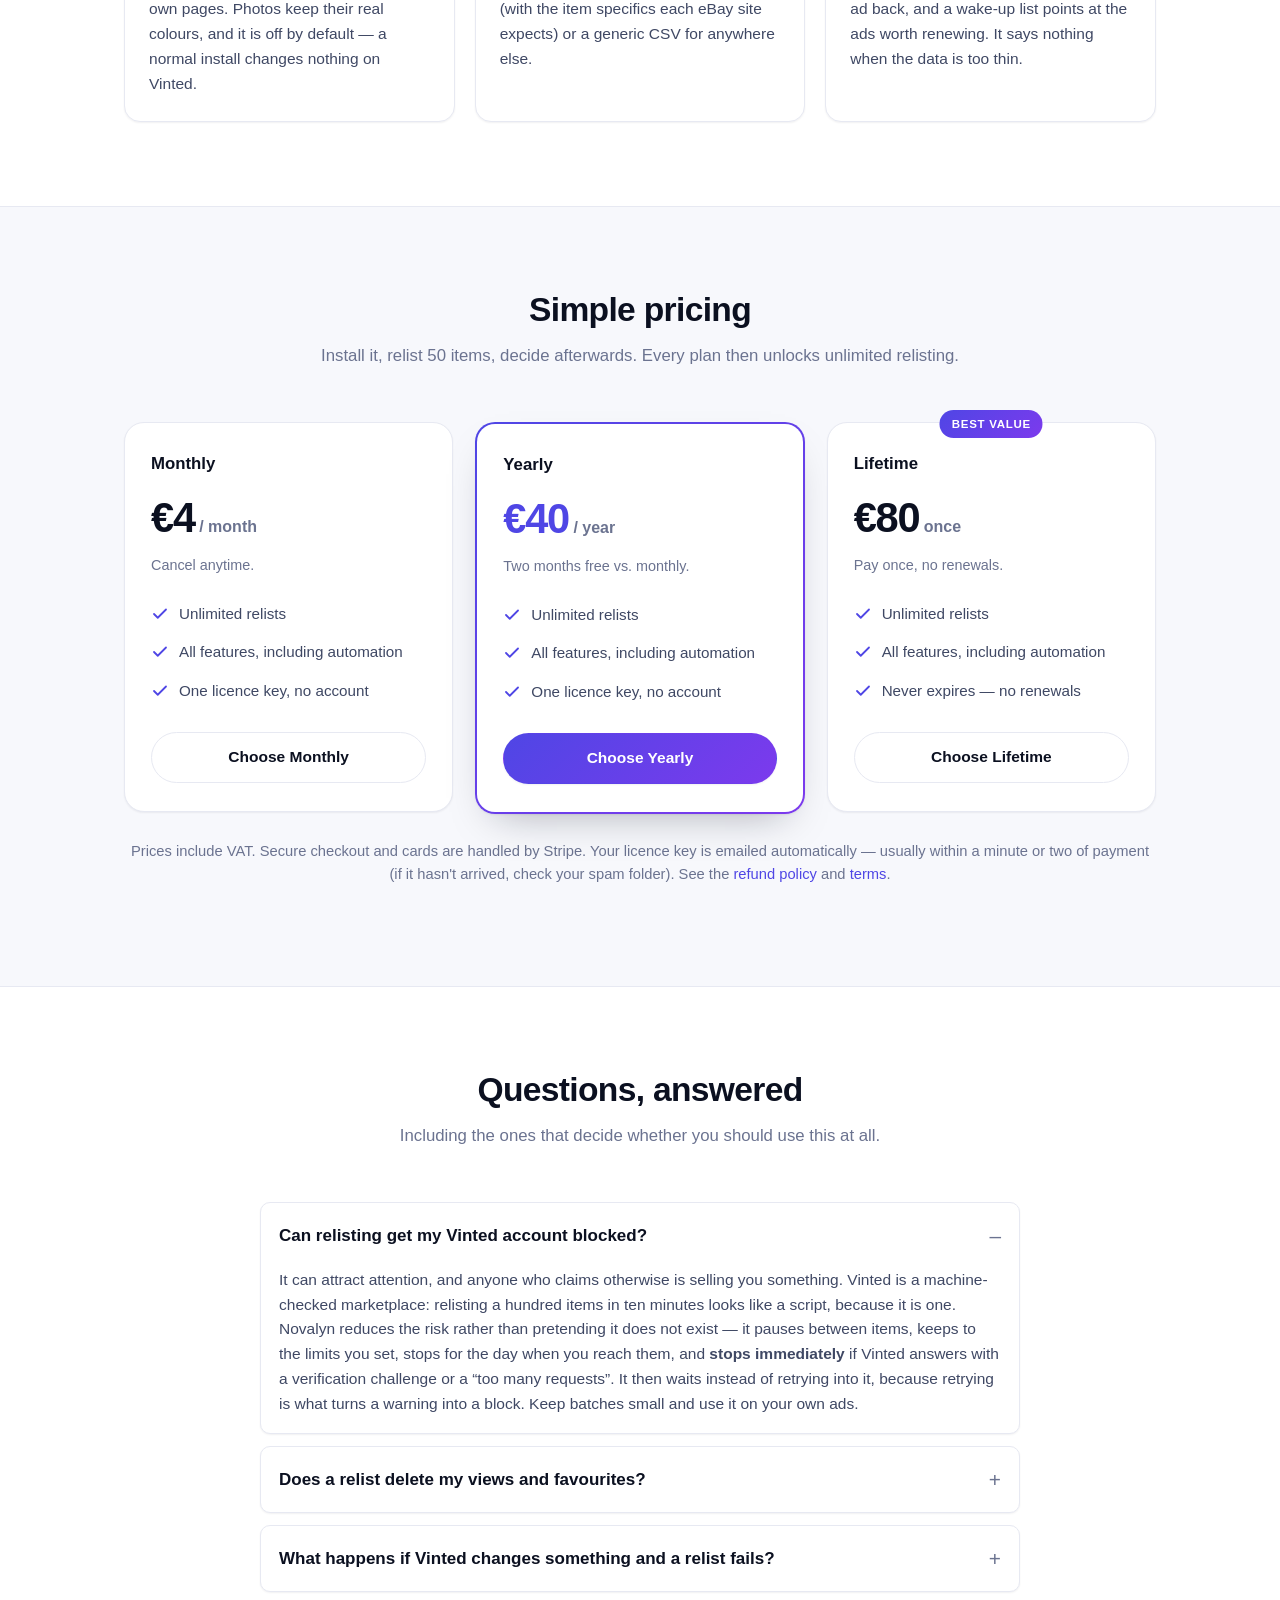
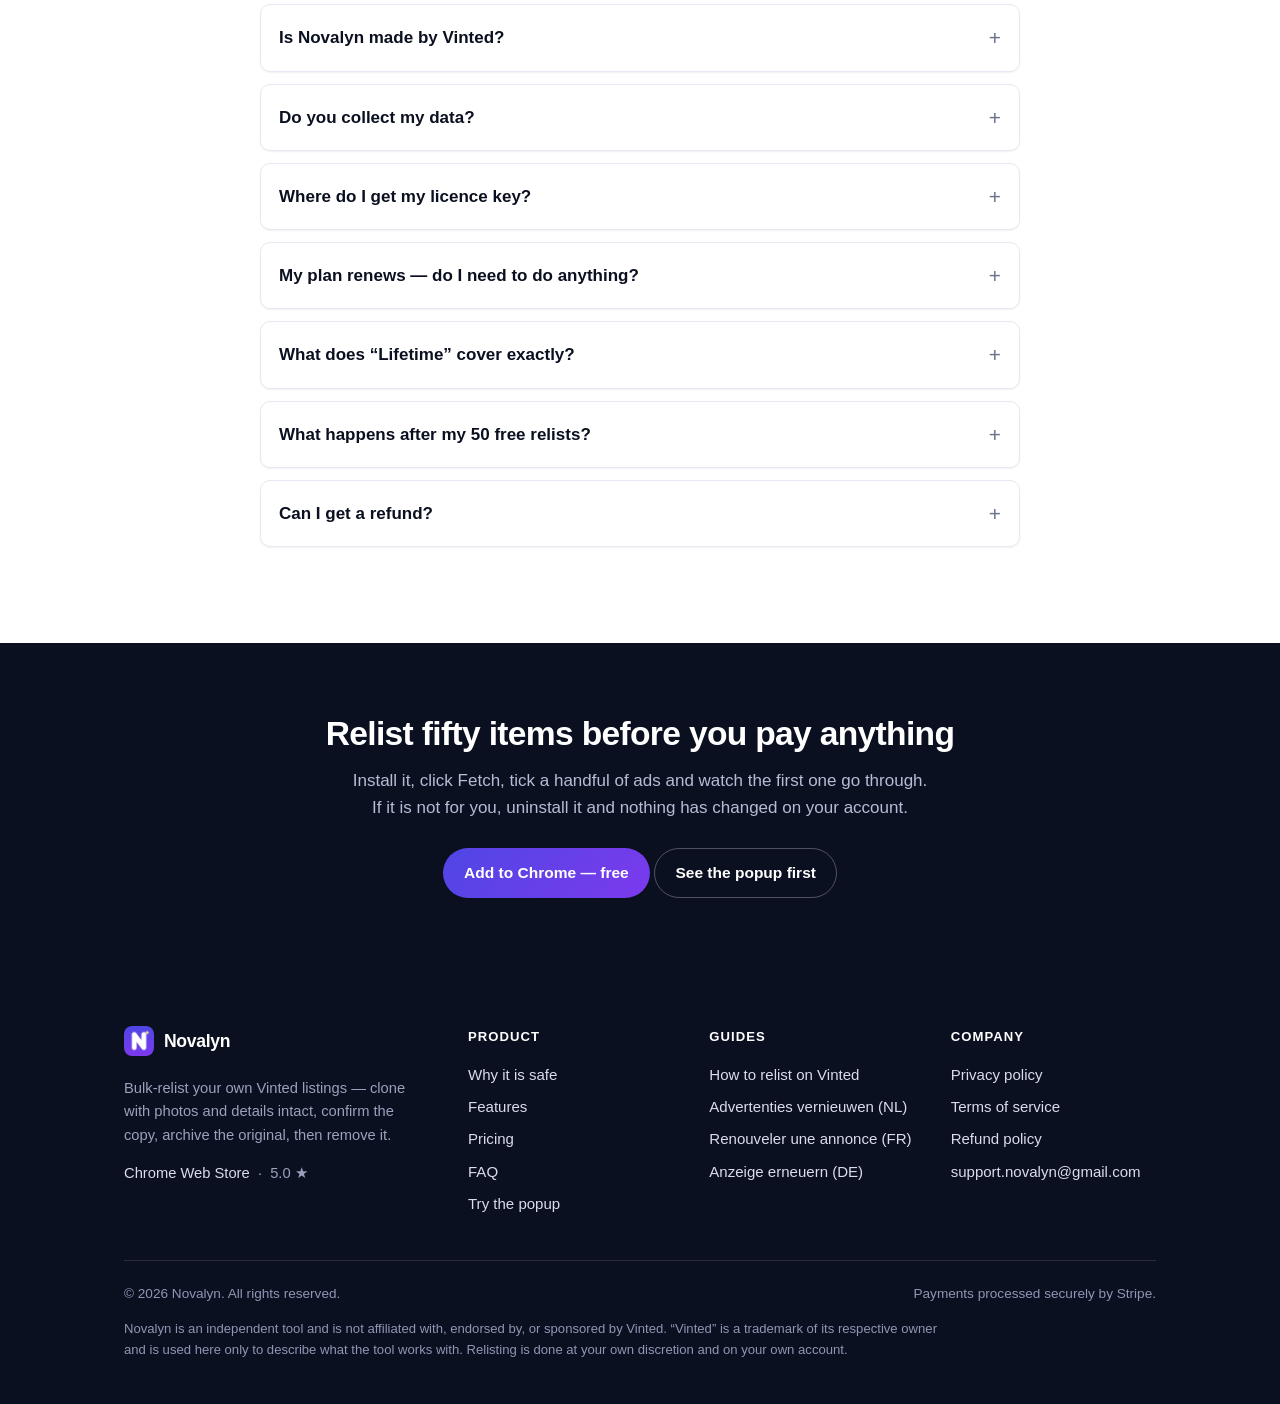
==== commit a6d48519: "Turn the site into a conversion page, add the live demo and NL/FR/DE guides The landing page now lea" ====
--- a/index.html
+++ b/index.html
@@ -3,26 +3,32 @@
 <head>
   <meta charset="utf-8" />
   <meta name="viewport" content="width=device-width, initial-scale=1" />
-  <title>Novalyn — Relist &amp; Refresh</title>
-  <meta name="description" content="Novalyn is a Chrome extension that bulk-relists your own Vinted listings — photos and details copied, originals removed, with a full backup. Free for your first 50 relists." />
+  <title>Novalyn — bulk relist Vinted listings without losing the original</title>
+  <meta name="description" content="Bulk relist your own Vinted listings. Novalyn publishes the copy, confirms it is live, archives the original — and only then deletes it. 50 relists free, no account." />
   <link rel="icon" type="image/png" href="assets/icon-128.png" />
   <link rel="apple-touch-icon" href="assets/icon-128.png" />
   <link rel="stylesheet" href="styles.css" />
+  <link rel="canonical" href="https://novalyn-app.github.io/" />
   <meta property="og:type" content="website" />
-  <meta property="og:title" content="Novalyn — Relist &amp; Refresh" />
-  <meta property="og:description" content="Bulk-relist your own Vinted listings in a few clicks. No account, no copy-paste." />
-  <meta property="og:image" content="assets/icon-128.png" />
+  <meta property="og:title" content="Novalyn — relist your Vinted listings without losing the original" />
+  <meta property="og:description" content="Bulk relist your own Vinted ads: photos and details copied, the copy confirmed live, the original archived — and only then removed." />
+  <meta property="og:image" content="assets/shots/popup-listings.png" />
+  <meta property="og:url" content="https://novalyn-app.github.io/" />
   <!--
     ============================================================
-    TO FINISH BEFORE PUBLISHING
+    TO KEEP IN SYNC
     ------------------------------------------------------------
-    1. STRIPE PAYMENT LINKS (live; EUR; prices include VAT)
+    1. CHROME WEB STORE URL ..... the `store` link below. It is the only
+       route from this site to the install; the store item points back here
+       as its support site, so this link closes the loop.
+    2. STRIPE PAYMENT LINKS (live; EUR; prices include VAT)
          monthly  .... https://buy.stripe.com/cNi9AT2Gc8ER0JR6e2dIA00
          yearly   .... https://buy.stripe.com/eVq6oHfsY3kx0JR31QdIA01
          lifetime .... https://buy.stripe.com/9B6dR9eoU08l64b7i6dIA02
        These three must stay in sync with CHECKOUT_LINKS in
        src/core/licenseApi.ts of the extension repo.
-    2. CHROME WEB STORE URL ..... https://chromewebstore.google.com/detail/REPLACE
+    3. SCREENSHOTS: assets/shots/*.png are generated from the real popup by
+       `node scripts/site-demo.mjs` in the extension repo. Do not hand-edit.
     ============================================================
   -->
 </head>
@@ -36,11 +42,11 @@
         <span>Novalyn</span>
       </a>
       <nav class="nav" aria-label="Main">
-        <a href="#how">How it works</a>
+        <a href="#safe">Why it is safe</a>
         <a href="#features">Features</a>
         <a href="#pricing">Pricing</a>
         <a href="#faq">FAQ</a>
-        <a class="btn btn--primary btn--sm" href="#pricing">Get a licence</a>
+        <a class="btn btn--primary btn--sm" href="https://chromewebstore.google.com/detail/novalyn-%E2%80%94-vinted-relister/flnfapmkkmegfpbakndnlgehimpfccic">Add to Chrome</a>
       </nav>
     </div>
   </header>
@@ -50,97 +56,197 @@
     <section class="hero">
       <div class="wrap hero-grid">
         <div>
-          <span class="eyebrow"><span class="dot"></span> Free for your first 50 relists</span>
-          <h1>Relist your listings in a few clicks, <span class="grad">not an afternoon.</span></h1>
+          <span class="eyebrow"><span class="dot"></span> 5.0 ★ on the Chrome Web Store · 50 relists free</span>
+          <h1>Relist your Vinted ads — <span class="grad">without losing the original first.</span></h1>
           <p class="lede">
-            Novalyn is a Chrome extension that clones your own Vinted listings — photos,
-            title, description, category, size, all of it — then removes the originals.
-            It runs quietly in the background while you get on with your day.
+            Novalyn clones your own listings in bulk: photos, title, description, category,
+            brand and size. Each copy is confirmed live, the original is archived, and only
+            then is the old ad removed. If Vinted answers with something unclear, Novalyn
+            checks your wardrobe instead of guessing.
           </p>
           <div class="cta-row">
-            <a class="btn btn--primary" href="#pricing">Get a licence</a>
-            <a class="btn btn--ghost" href="#how">See how it works</a>
+            <a class="btn btn--primary" href="https://chromewebstore.google.com/detail/novalyn-%E2%80%94-vinted-relister/flnfapmkkmegfpbakndnlgehimpfccic">Add to Chrome — free</a>
+            <a class="btn btn--ghost" href="demo/">Try the popup</a>
           </div>
           <div class="trust">
             <span>
               <svg viewBox="0 0 24 24" fill="none" stroke="currentColor" stroke-width="2.4" stroke-linecap="round" stroke-linejoin="round" aria-hidden="true"><path d="M20 6 9 17l-5-5"/></svg>
-              50 relists free
+              No account, no password
             </span>
             <span>
               <svg viewBox="0 0 24 24" fill="none" stroke="currentColor" stroke-width="2.4" stroke-linecap="round" stroke-linejoin="round" aria-hidden="true"><path d="M20 6 9 17l-5-5"/></svg>
-              No account needed
+              29 Vinted marketplaces
             </span>
             <span>
               <svg viewBox="0 0 24 24" fill="none" stroke="currentColor" stroke-width="2.4" stroke-linecap="round" stroke-linejoin="round" aria-hidden="true"><path d="M20 6 9 17l-5-5"/></svg>
-              29 marketplaces
+              Works in the tab you are already signed in to
             </span>
           </div>
         </div>
 
-        <div class="mock" aria-hidden="true">
-          <div class="mock-bar"><i></i><i></i><i></i><span class="t">Novalyn — My listings</span></div>
-          <div class="mock-body">
-            <div class="mock-row"><span class="mock-thumb"></span><span class="mock-lines"><b></b><b></b></span><span class="mock-check"></span></div>
-            <div class="mock-row"><span class="mock-thumb b"></span><span class="mock-lines"><b></b><b></b></span><span class="mock-check"></span></div>
-            <div class="mock-row"><span class="mock-thumb c"></span><span class="mock-lines"><b></b><b></b></span><span class="mock-check"></span></div>
-            <div class="mock-progress"><i></i></div>
-            <div class="mock-note">Relisting 34 / 50 · pause, resume or cancel at any time</div>
-          </div>
-        </div>
-      </div>
-    </section>
-
-    <!-- Good to know -->
-    <section class="wrap" style="padding-top:8px">
-      <div class="notice">
-        <svg viewBox="0 0 24 24" fill="none" stroke="currentColor" stroke-width="2" stroke-linecap="round" stroke-linejoin="round" aria-hidden="true"><path d="M12 9v4M12 17h.01M10.3 3.9 1.8 18a2 2 0 0 0 1.7 3h17a2 2 0 0 0 1.7-3L13.7 3.9a2 2 0 0 0-3.4 0Z"/></svg>
-        <p>
-          <strong>Good to know:</strong> Vinted has no one-tap relist, so a relist is a
-          <em>clone</em> — Novalyn creates the copy and then deletes the original, saving a full
-          backup first. Use it on <strong>your own account</strong>, at a human pace, and keep
-          batches small. Novalyn stops the moment Vinted asks for verification.
+        <figure class="shot-frame" style="margin:0">
+          <div class="shot-clip shot-clip--hero">
+            <img class="shot" src="assets/shots/popup-listings.png" width="700" height="1276"
+                 alt="The Novalyn popup: your Vinted listings with checkboxes, a Relist button and price-rule controls." />
+          </div>
+          <figcaption>The real popup, filled with sample data — <a href="demo/">open the demo</a> to click it.</figcaption>
+        </figure>
+      </div>
+    </section>
+
+    <!-- The order is the safety -->
+    <section class="section" id="safe">
+      <div class="wrap">
+        <div class="section-head">
+          <h2>The order is the safety</h2>
+          <p>Vinted has no one-tap relist. A “relist” is a clone: a new ad with the same
+            content, and the old one deleted. Everything depends on <em>when</em> that
+            delete happens.</p>
+        </div>
+
+        <div class="order">
+          <div class="order-step">
+            <div class="n">1</div>
+            <h3>Copy</h3>
+            <p>A new ad is built from your own listing — photos re-uploaded, every field carried over.</p>
+          </div>
+          <div class="order-step">
+            <div class="n">2</div>
+            <h3>Confirm</h3>
+            <p>The copy must come back with a real item id and be found in your wardrobe before anything else happens.</p>
+          </div>
+          <div class="order-step">
+            <div class="n">3</div>
+            <h3>Archive</h3>
+            <p>A complete backup of the original is stored on your computer first, so it can always be restored.</p>
+          </div>
+          <div class="order-step order-step--last">
+            <div class="n">4</div>
+            <h3>Delete</h3>
+            <p>Only now is the old ad removed. If the copy cannot be confirmed, nothing is deleted and the batch stops.</p>
+          </div>
+        </div>
+
+        <p class="small muted" style="margin-top:22px;max-width:64em">
+          This is where relisting tools usually go wrong: delete first, create second, and a
+          failed upload leaves the seller with nothing to sell. Novalyn was built the other
+          way round, and it will stop the whole batch rather than take that risk on your
+          behalf.
         </p>
       </div>
     </section>
 
-    <!-- Features -->
-    <section class="section" id="features">
-      <div class="wrap">
-        <div class="section-head">
-          <h2>Everything a relist needs — handled</h2>
-          <p>No spreadsheets, no re-typing, no re-uploading photos by hand.</p>
-        </div>
-        <div class="grid grid--3">
-          <article class="card">
-            <span class="icon-badge"><svg viewBox="0 0 24 24" fill="none" stroke="currentColor" stroke-width="2" stroke-linecap="round" stroke-linejoin="round" aria-hidden="true"><path d="M21 12a9 9 0 1 1-3-6.7"/><path d="M21 3v6h-6"/></svg></span>
-            <h3>One-click bulk relist</h3>
-            <p>Import your listings, tick the ones you want, and Novalyn works through them one by one with progress, pause, resume and cancel.</p>
-          </article>
-          <article class="card">
-            <span class="icon-badge"><svg viewBox="0 0 24 24" fill="none" stroke="currentColor" stroke-width="2" stroke-linecap="round" stroke-linejoin="round" aria-hidden="true"><rect x="3" y="3" width="18" height="18" rx="2"/><path d="M3 9h18M9 21V9"/></svg></span>
-            <h3>Every detail copied</h3>
-            <p>Photos re-uploaded, plus title, description, category, brand, size, colour, condition and category attributes — exactly as Vinted stores them. Only the price can change.</p>
-          </article>
-          <article class="card">
-            <span class="icon-badge"><svg viewBox="0 0 24 24" fill="none" stroke="currentColor" stroke-width="2" stroke-linecap="round" stroke-linejoin="round" aria-hidden="true"><path d="M12 3v12"/><path d="m7 10 5 5 5-5"/><path d="M3 21h18"/></svg></span>
-            <h3>Archive before delete</h3>
-            <p>A complete backup of every item is saved before anything is removed. If a listing goes wrong, restore it to your list in one click.</p>
-          </article>
-          <article class="card">
-            <span class="icon-badge"><svg viewBox="0 0 24 24" fill="none" stroke="currentColor" stroke-width="2" stroke-linecap="round" stroke-linejoin="round" aria-hidden="true"><path d="M2 12s3.5-7 10-7 10 7 10 7-3.5 7-10 7-10-7-10-7Z"/><circle cx="12" cy="12" r="3"/></svg></span>
-            <h3>Runs in the background</h3>
-            <p>No new tabs, no page jumps. Novalyn works through Vinted's own web API from the page you already have open, so you can keep browsing.</p>
-          </article>
-          <article class="card">
-            <span class="icon-badge"><svg viewBox="0 0 24 24" fill="none" stroke="currentColor" stroke-width="2" stroke-linecap="round" stroke-linejoin="round" aria-hidden="true"><circle cx="12" cy="12" r="9"/><path d="M12 7v5l3 2"/></svg></span>
-            <h3>Scheduled relisting</h3>
-            <p>Optional rules by age, status, cooldown and price stepping. Novalyn prepares a plan and waits for your approval before it runs.</p>
-          </article>
-          <article class="card">
-            <span class="icon-badge"><svg viewBox="0 0 24 24" fill="none" stroke="currentColor" stroke-width="2" stroke-linecap="round" stroke-linejoin="round" aria-hidden="true"><path d="M4 20V10M10 20V4M16 20v-7M22 20H2"/></svg></span>
-            <h3>Sales &amp; costs ledger</h3>
-            <p>A built-in Records page tracks what you made and what you spent, per day, week, month or year, in your own market's currency.</p>
-          </article>
+    <!-- Comparison -->
+    <section class="section section--soft">
+      <div class="wrap">
+        <div class="section-head">
+          <h2>How that compares</h2>
+          <p>Most relisting tools are scripts around the same two requests. The difference is
+            what happens when the second one fails.</p>
+        </div>
+
+        <div class="compare-wrap">
+          <table class="compare">
+            <thead>
+              <tr>
+                <th scope="col">What matters</th>
+                <th scope="col">By hand</th>
+                <th scope="col">Typical delete-first tool</th>
+                <th scope="col" class="us">Novalyn</th>
+              </tr>
+            </thead>
+            <tbody>
+              <tr>
+                <th scope="row">The original is removed</th>
+                <td>After you uploaded the copy</td>
+                <td>Before the copy exists, in some tools</td>
+                <td class="us"><span class="yes">Only after the copy is confirmed live</span></td>
+              </tr>
+              <tr>
+                <th scope="row">A failed upload costs you</th>
+                <td>An afternoon</td>
+                <td>The ad itself</td>
+                <td class="us"><span class="yes">Nothing — the original stays, the batch stops</span></td>
+              </tr>
+              <tr>
+                <th scope="row">Full backup of each original</th>
+                <td>If you remembered</td>
+                <td>Usually not</td>
+                <td class="us"><span class="yes">Archived before every delete</span></td>
+              </tr>
+              <tr>
+                <th scope="row">Vinted asks for verification</th>
+                <td>You notice and stop</td>
+                <td>Often retried, which makes it worse</td>
+                <td class="us"><span class="yes">Stops and waits before touching Vinted again</span></td>
+              </tr>
+              <tr>
+                <th scope="row">Unclear answer from Vinted</th>
+                <td>Check your wardrobe</td>
+                <td>Guess, or try again</td>
+                <td class="us"><span class="yes">Reads your wardrobe, then decides</span></td>
+              </tr>
+              <tr>
+                <th scope="row">Did the relist actually work?</th>
+                <td>Compare by eye</td>
+                <td>No data</td>
+                <td class="us"><span class="yes">Views per day before vs. after, per ad</span></td>
+              </tr>
+              <tr>
+                <th scope="row">Sales, costs and profit</th>
+                <td>A spreadsheet</td>
+                <td>Not included</td>
+                <td class="us"><span class="yes">Built in, in your market's currency</span></td>
+              </tr>
+              <tr>
+                <th scope="row">Price to try it</th>
+                <td>Your time</td>
+                <td>Free, or a subscription</td>
+                <td class="us"><span class="yes">First 50 relists free, no account</span></td>
+              </tr>
+            </tbody>
+          </table>
+        </div>
+        <p class="small muted" style="margin-top:16px">
+          The middle column describes how the most commonly installed relisting tools work
+          today (checked October 2026) — they change, so check before you buy one.
+        </p>
+      </div>
+    </section>
+
+    <!-- Screenshots -->
+    <section class="section">
+      <div class="wrap">
+        <div class="section-head">
+          <h2>What you actually get</h2>
+          <p>No mock-ups: every image below is the shipped extension, filled with sample data.</p>
+        </div>
+
+        <div class="shot-grid">
+          <figure class="shot-frame" style="margin:0">
+            <div class="shot-clip shot-clip--tall">
+              <img class="shot" src="assets/shots/popup-archive.png" width="700" height="1189" loading="lazy"
+                   alt="The Archive tab, listing every saved original with a restore button." />
+            </div>
+            <figcaption>
+              <strong>Archive — nothing is ever really gone</strong>
+              Every original is saved with its photos, price and details. One click restores it to your list.
+            </figcaption>
+          </figure>
+          <figure class="shot-frame" style="margin:0">
+            <div class="shot-clip shot-clip--tall">
+              <img class="shot" src="assets/shots/popup-results.png" width="700" height="1052" loading="lazy"
+                   alt="The Results tab, comparing views per day before and after each relist." />
+            </div>
+            <figcaption>
+              <strong>Results — did it actually help?</strong>
+              Views per day before and after each relist, with a plain “not improving” flag instead of a chart to interpret.
+            </figcaption>
+          </figure>
+        </div>
+
+        <div class="center" style="margin-top:34px">
+          <a class="btn btn--ghost" href="demo/">Click through the real popup →</a>
         </div>
       </div>
     </section>
@@ -150,34 +256,94 @@
       <div class="wrap">
         <div class="section-head">
           <h2>Three steps, one afternoon saved</h2>
-          <p>From your wardrobe to freshly relisted listings.</p>
+          <p>From your wardrobe to freshly relisted ads.</p>
         </div>
         <div class="steps">
           <div class="step">
             <div class="num"></div>
             <h3>Fetch your listings</h3>
-            <p>Open Vinted and click <strong>Fetch</strong>. Novalyn imports your wardrobe with photos, prices and statuses.</p>
+            <p>Open Vinted and click <strong>Fetch</strong>. Novalyn imports your own wardrobe with photos, prices and statuses.</p>
           </div>
           <div class="step">
             <div class="num"></div>
             <h3>Pick and relist</h3>
-            <p>Filter by status, search by title, select what you want, optionally adjust the price, and press <strong>Relist</strong>.</p>
+            <p>Filter by status or views, search by title, tick what you want, optionally apply a price step, and press <strong>Relist</strong>.</p>
           </div>
           <div class="step">
             <div class="num"></div>
-            <h3>Review with confidence</h3>
-            <p>Watch progress in the Batch tab. If anything looks off, every item's backup is waiting in <strong>Archive</strong>.</p>
-          </div>
+            <h3>Check the result</h3>
+            <p>Watch each job in the Batch tab. Anything unexpected is in the Archive, and the Results tab tells you whether it helped.</p>
+          </div>
+        </div>
+      </div>
+    </section>
+
+    <!-- Features -->
+    <section class="section" id="features">
+      <div class="wrap">
+        <div class="section-head">
+          <h2>Everything a relist needs — handled</h2>
+          <p>No spreadsheets, no re-typing, no re-uploading photos by hand.</p>
+        </div>
+        <div class="grid grid--3">
+          <article class="card">
+            <span class="icon-badge"><svg viewBox="0 0 24 24" fill="none" stroke="currentColor" stroke-width="2" stroke-linecap="round" stroke-linejoin="round" aria-hidden="true"><path d="M21 12a9 9 0 1 1-3-6.7"/><path d="M21 3v6h-6"/></svg></span>
+            <h3>Bulk relist, one by one</h3>
+            <p>Import your listings, tick the ones you want, and Novalyn works through them with progress, pause, resume and cancel.</p>
+          </article>
+          <article class="card">
+            <span class="icon-badge"><svg viewBox="0 0 24 24" fill="none" stroke="currentColor" stroke-width="2" stroke-linecap="round" stroke-linejoin="round" aria-hidden="true"><rect x="3" y="3" width="18" height="18" rx="2"/><path d="M3 9h18M9 21V9"/></svg></span>
+            <h3>Every detail copied</h3>
+            <p>Photos re-uploaded, plus title, description, category, brand, size, colour, condition and category attributes. Only the price can change.</p>
+          </article>
+          <article class="card">
+            <span class="icon-badge"><svg viewBox="0 0 24 24" fill="none" stroke="currentColor" stroke-width="2" stroke-linecap="round" stroke-linejoin="round" aria-hidden="true"><path d="M12 3v12"/><path d="m7 10 5 5 5-5"/><path d="M3 21h18"/></svg></span>
+            <h3>Archive before delete</h3>
+            <p>A complete backup of every item is saved before anything is removed. If a listing goes wrong, restore it in one click.</p>
+          </article>
+          <article class="card">
+            <span class="icon-badge"><svg viewBox="0 0 24 24" fill="none" stroke="currentColor" stroke-width="2" stroke-linecap="round" stroke-linejoin="round" aria-hidden="true"><path d="M2 12s3.5-7 10-7 10 7 10 7-3.5 7-10 7-10-7-10-7Z"/><circle cx="12" cy="12" r="3"/></svg></span>
+            <h3>Runs in your own tab</h3>
+            <p>No new tabs, no page jumps, no password to hand over. Novalyn works through Vinted's own web API from the page you already have open.</p>
+          </article>
+          <article class="card">
+            <span class="icon-badge"><svg viewBox="0 0 24 24" fill="none" stroke="currentColor" stroke-width="2" stroke-linecap="round" stroke-linejoin="round" aria-hidden="true"><circle cx="12" cy="12" r="9"/><path d="M12 7v5l3 2"/></svg></span>
+            <h3>Scheduled — but not unsupervised</h3>
+            <p>Rules by age, status, cooldown and price step. Novalyn prepares a run and waits for your approval, unless you turn that off.</p>
+          </article>
+          <article class="card">
+            <span class="icon-badge"><svg viewBox="0 0 24 24" fill="none" stroke="currentColor" stroke-width="2" stroke-linecap="round" stroke-linejoin="round" aria-hidden="true"><path d="M4 20V10M10 20V4M16 20v-7M22 20H2"/></svg></span>
+            <h3>Records, in your currency</h3>
+            <p>Sales and costs per day, week, month or year — in the currency your own market uses, never summed across markets.</p>
+          </article>
+        </div>
+
+        <div class="grid grid--3" style="margin-top:20px">
+          <article class="card">
+            <span class="icon-badge"><svg viewBox="0 0 24 24" fill="none" stroke="currentColor" stroke-width="2" stroke-linecap="round" stroke-linejoin="round" aria-hidden="true"><path d="M12 3a9 9 0 1 0 9 9c0-.5 0-1-.1-1.4A7 7 0 0 1 12 3Z"/></svg></span>
+            <h3>Dark Vinted, if you want it</h3>
+            <p>An optional dark appearance for Vinted's own pages. Photos keep their real colours, and it is off by default — a normal install changes nothing on Vinted.</p>
+          </article>
+          <article class="card">
+            <span class="icon-badge"><svg viewBox="0 0 24 24" fill="none" stroke="currentColor" stroke-width="2" stroke-linecap="round" stroke-linejoin="round" aria-hidden="true"><path d="M4 4h16v16H4z"/><path d="M4 10h16M10 10v10"/></svg></span>
+            <h3>Cross-list export</h3>
+            <p>Turn a listing into an eBay draft CSV (with the item specifics each eBay site expects) or a generic CSV for anywhere else.</p>
+          </article>
+          <article class="card">
+            <span class="icon-badge"><svg viewBox="0 0 24 24" fill="none" stroke="currentColor" stroke-width="2" stroke-linecap="round" stroke-linejoin="round" aria-hidden="true"><path d="M3 17l6-6 4 4 8-8"/><path d="M21 7v6h-6"/></svg></span>
+            <h3>Advice, not automation theatre</h3>
+            <p>A listing score names what is holding an ad back, and a wake-up list points at the ads worth renewing. It says nothing when the data is too thin.</p>
+          </article>
         </div>
       </div>
     </section>
 
     <!-- Pricing -->
-    <section class="section" id="pricing">
+    <section class="section section--soft" id="pricing">
       <div class="wrap">
         <div class="section-head">
           <h2>Simple pricing</h2>
-          <p>The first 50 relists are free. Every plan then unlocks unlimited relisting.</p>
+          <p>Install it, relist 50 items, decide afterwards. Every plan then unlocks unlimited relisting.</p>
         </div>
         <div class="plans">
           <article class="plan">
@@ -228,39 +394,75 @@
     </section>
 
     <!-- FAQ -->
-    <section class="section section--soft" id="faq">
+    <section class="section" id="faq">
       <div class="wrap">
         <div class="section-head">
           <h2>Questions, answered</h2>
+          <p>Including the ones that decide whether you should use this at all.</p>
         </div>
         <div class="faq">
           <details open>
+            <summary>Can relisting get my Vinted account blocked?</summary>
+            <p>It can attract attention, and anyone who claims otherwise is selling you something.
+              Vinted is a machine-checked marketplace: relisting a hundred items in ten minutes
+              looks like a script, because it is one. Novalyn reduces the risk rather than
+              pretending it does not exist — it pauses between items, keeps to the limits you
+              set, stops for the day when you reach them, and <strong>stops immediately</strong>
+              if Vinted answers with a verification challenge or a “too many requests”. It then
+              waits instead of retrying into it, because retrying is what turns a warning into a
+              block. Keep batches small and use it on your own ads.</p>
+          </details>
+          <details>
+            <summary>Does a relist delete my views and favourites?</summary>
+            <p>Yes. The copy is a new ad, so it starts from zero. Novalyn stores the old numbers
+              so the Results tab can show what the ad did before and after — which is the only
+              way to know whether relisting is worth doing for your wardrobe.</p>
+          </details>
+          <details>
+            <summary>What happens if Vinted changes something and a relist fails?</summary>
+            <p>The batch stops and the original is still online, with its backup in the Archive.
+              Novalyn will not delete an original it could not replace — that is the single rule
+              the whole engine is built around. You will see the exact step that failed (loading
+              the original, uploading photos, publishing the copy, or the delete) in the batch
+              log.</p>
+          </details>
+          <details>
             <summary>Is Novalyn made by Vinted?</summary>
-            <p>No. Novalyn is an independent tool for sellers and is not affiliated with, endorsed by, or sponsored by Vinted.</p>
-          </details>
-          <details>
-            <summary>How does a &ldquo;relist&rdquo; actually work?</summary>
-            <p>Vinted has no one-tap relist, so Novalyn does what you'd do by hand: it creates a copy of your listing (photos and details included), confirms it is live, then deletes the original — saving a full backup first so you can always restore it.</p>
+            <p>No. Novalyn is an independent tool for sellers and is not affiliated with, endorsed
+              by, or sponsored by Vinted.</p>
           </details>
           <details>
             <summary>Do you collect my data?</summary>
-            <p>No. There is no account and nothing about you or your listings is sent to us. The licence key is verified on your own device, and your listing data never leaves your browser. See the <a href="privacy.html">privacy policy</a>.</p>
+            <p>No. There is no account, and nothing about you or your listings is sent to us. The
+              licence key is verified on your own device and your listing data never leaves your
+              browser. See the <a href="privacy.html">privacy policy</a>.</p>
           </details>
           <details>
             <summary>Where do I get my licence key?</summary>
-            <p>It's emailed to you automatically, usually within a minute or two of payment. If you don't see it, <strong>check your spam folder</strong> — that's where it most often ends up. Paste it into the extension's licence card — the first thing on the <strong>Records</strong> page — and you're done. No login.</p>
+            <p>It's emailed automatically, usually within a minute or two of payment. If it isn't
+              there, <strong>check your spam folder</strong> — that is where it most often ends
+              up. Paste it into the licence card at the top of the <strong>Records</strong> page.
+              No login.</p>
           </details>
           <details>
             <summary>My plan renews — do I need to do anything?</summary>
-            <p>Yes, one thing. Every time a monthly or yearly plan renews, we email you a <strong>new</strong> key: paste it into the same field to keep relisting unlimited. When the previous key reaches its expiry date it stops working, and relisting pauses until the new one is pasted in (if the renewal email hasn't arrived, check your spam folder). A Lifetime licence never expires, so there's nothing to do later.</p>
-          </details>
-          <details>
-            <summary>What does &ldquo;Lifetime&rdquo; cover exactly?</summary>
-            <p>A Lifetime licence is one payment: the key never expires, there are no renewals, and you keep unlimited relisting for as long as Novalyn is offered and keeps working with Vinted. We can't promise that for ever, though &mdash; Vinted can change its site or its rules in a way no relisting tool can follow. If that ever happened, the extension would stop being able to relist, and this is the limit of what any one-time purchase can cover. See our <a href="terms.html">terms</a>.</p>
+            <p>Yes, one thing. Every renewal sends a <strong>new</strong> key: paste it into the
+              same field. The previous key stops working on its expiry date, and relisting pauses
+              until the new one is in (check spam if the renewal email is missing). A Lifetime
+              licence never expires, so there is nothing to do later.</p>
+          </details>
+          <details>
+            <summary>What does “Lifetime” cover exactly?</summary>
+            <p>One payment, no renewals: unlimited relisting for as long as Novalyn is offered and
+              keeps working with Vinted. We can't promise that for ever — Vinted can change its
+              site or its rules in a way no relisting tool can follow. If that ever happened, the
+              extension would stop being able to relist, and that is the limit of what a one-time
+              purchase can cover. See the <a href="terms.html">terms</a>.</p>
           </details>
           <details>
             <summary>What happens after my 50 free relists?</summary>
-            <p>Relisting pauses until you add a licence key. Your listings, records, history and archived backups stay fully available — you just can't start a new relist.</p>
+            <p>Relisting pauses until you add a licence key. Your listings, records, history and
+              archived backups stay fully available — you just cannot start a new relist.</p>
           </details>
           <details>
             <summary>Can I get a refund?</summary>
@@ -269,22 +471,44 @@
         </div>
       </div>
     </section>
+
+    <!-- Closing -->
+    <section class="band">
+      <div class="wrap">
+        <h2>Relist fifty items before you pay anything</h2>
+        <p>Install it, click Fetch, tick a handful of ads and watch the first one go through.
+          If it is not for you, uninstall it and nothing has changed on your account.</p>
+        <a class="btn btn--primary" href="https://chromewebstore.google.com/detail/novalyn-%E2%80%94-vinted-relister/flnfapmkkmegfpbakndnlgehimpfccic">Add to Chrome — free</a>
+        <a class="btn btn--ghost" href="demo/">See the popup first</a>
+      </div>
+    </section>
   </main>
 
   <footer class="site-footer">
     <div class="wrap">
-      <div class="footer-grid">
+      <div class="footer-grid footer-grid--4">
         <div>
           <a class="brand" href="index.html"><img src="assets/icon-128.png" alt="" /><span>Novalyn</span></a>
-          <p class="footer-tag">Bulk-relist your own Vinted listings — clone with photos and details intact, then remove the originals.</p>
+          <p class="footer-tag">Bulk-relist your own Vinted listings — clone with photos and details intact, confirm the copy, archive the original, then remove it.</p>
+          <p class="footer-tag" style="margin-top:10px">
+            <a href="https://chromewebstore.google.com/detail/novalyn-%E2%80%94-vinted-relister/flnfapmkkmegfpbakndnlgehimpfccic">Chrome Web Store</a>
+            &nbsp;·&nbsp; 5.0 ★
+          </p>
         </div>
         <div class="footer-col">
           <h4>Product</h4>
-          <a href="#how">How it works</a>
+          <a href="#safe">Why it is safe</a>
           <a href="#features">Features</a>
           <a href="#pricing">Pricing</a>
           <a href="#faq">FAQ</a>
+          <a href="demo/">Try the popup</a>
+        </div>
+        <div class="footer-col">
+          <h4>Guides</h4>
           <a href="relist-vinted.html">How to relist on Vinted</a>
+          <a href="vinted-advertenties-vernieuwen.html">Advertenties vernieuwen (NL)</a>
+          <a href="renouveler-annonce-vinted.html">Renouveler une annonce (FR)</a>
+          <a href="vinted-anzeige-erneuern.html">Anzeige erneuern (DE)</a>
         </div>
         <div class="footer-col">
           <h4>Company</h4>
--- a/styles.css
+++ b/styles.css
@@ -298,6 +298,7 @@
 .site-footer { background: var(--ink); color: #c3c8dd; padding: 56px 0 30px; }
 .site-footer a { color: #d9dcec; }
 .footer-grid { display: grid; grid-template-columns: 1.6fr 1fr 1fr; gap: 36px; }
+.footer-grid--4 { grid-template-columns: 1.5fr 1fr 1fr 1fr; }
 @media (max-width: 760px) { .footer-grid { grid-template-columns: 1fr; gap: 28px; } }
 .site-footer .brand { color: #fff; }
 .site-footer .brand span { color: #fff; }
@@ -307,6 +308,188 @@
 .footer-bottom { border-top: 1px solid rgba(255, 255, 255, 0.12); margin-top: 40px; padding-top: 22px; font-size: 0.85rem; color: #8f96b3; display: flex; flex-wrap: wrap; gap: 8px 24px; justify-content: space-between; }
 .disclaimer { font-size: 0.82rem; color: #8f96b3; margin-top: 14px; max-width: 62em; }
 
+/* ---- Screenshots ----------------------------------------------------- */
+
+/* Grid tracks default to `min-width: auto`, and a replaced element's intrinsic
+   width is its attribute width — a 700px screenshot then forces the column
+   wider than the phone it is displayed on. */
+.hero-grid > *, .shot-grid > *, .compare-wrap > * { min-width: 0; }
+figure { margin: 0; max-width: 100%; }
+
+/* A screenshot is taller than any sensible slot on the page, and a hard cut can
+   slice a button in half. The fade makes the bottom edge deliberate instead of
+   accidental. */
+.shot-clip {
+  overflow: hidden;
+  border-radius: 16px;
+  border: 1px solid var(--line);
+  box-shadow: var(--shadow);
+  background: #fff;
+  -webkit-mask-image: linear-gradient(to bottom, #000 84%, rgba(0, 0, 0, 0) 100%);
+  mask-image: linear-gradient(to bottom, #000 84%, rgba(0, 0, 0, 0) 100%);
+}
+.shot-clip .shot {
+  border: 0;
+  border-radius: 0;
+  box-shadow: none;
+}
+.shot-clip--hero { height: 600px; }
+.shot-clip--tall { height: 460px; }
+@media (max-width: 820px) { .shot-clip--hero { height: 520px; } .shot-clip--tall { height: 420px; } }
+
+.shot {
+  display: block;
+  max-width: 100%;
+  width: 100%;
+  height: auto;
+  border-radius: 16px;
+  border: 1px solid var(--line);
+  box-shadow: var(--shadow);
+  background: #fff;
+}
+.shot-frame { position: relative; }
+.shot-frame figcaption {
+  margin-top: 12px;
+  font-size: 0.88rem;
+  color: var(--muted);
+  text-align: center;
+}
+.shot-frame figcaption strong { color: var(--ink-soft); display: block; font-size: 0.95rem; }
+.shot-grid { display: grid; grid-template-columns: 1fr 1fr; gap: 32px; align-items: start; }
+@media (max-width: 820px) { .shot-grid { grid-template-columns: 1fr; gap: 28px; } }
+
+/* ---- The safe order -------------------------------------------------- */
+
+.order { display: grid; grid-template-columns: repeat(4, 1fr); gap: 16px; margin-top: 8px; }
+@media (max-width: 900px) { .order { grid-template-columns: 1fr 1fr; } }
+@media (max-width: 520px) { .order { grid-template-columns: 1fr; } }
+.order-step {
+  position: relative;
+  background: #fff;
+  border: 1px solid var(--line);
+  border-radius: var(--radius);
+  padding: 18px 18px 16px;
+  box-shadow: var(--shadow-sm);
+}
+.order-step .n {
+  width: 26px; height: 26px; border-radius: 8px; display: grid; place-items: center;
+  background: var(--bg-tint); color: var(--indigo); font-weight: 800; font-size: 0.8rem;
+  margin-bottom: 10px;
+}
+.order-step h3 { font-size: 1rem; margin-bottom: 4px; }
+.order-step p { margin: 0; font-size: 0.9rem; color: var(--ink-soft); }
+.order-step--last { background: #fff8f6; border-color: #f6d3c7; }
+.order-step--last .n { background: #fde8e2; color: #b42318; }
+
+/* ---- Comparison table ------------------------------------------------ */
+
+.compare-wrap { overflow-x: auto; -webkit-overflow-scrolling: touch; }
+.compare {
+  width: 100%;
+  min-width: 640px;
+  border-collapse: separate;
+  border-spacing: 0;
+  background: #fff;
+  border: 1px solid var(--line);
+  border-radius: 18px;
+  overflow: hidden;
+  box-shadow: var(--shadow-sm);
+}
+.compare th, .compare td {
+  padding: 15px 18px;
+  text-align: left;
+  font-size: 0.94rem;
+  border-bottom: 1px solid var(--line);
+  vertical-align: top;
+}
+.compare thead th {
+  background: var(--bg-soft);
+  font-size: 0.76rem;
+  text-transform: uppercase;
+  letter-spacing: 0.07em;
+  color: var(--muted);
+  font-weight: 700;
+}
+.compare thead th.us { color: var(--indigo); }
+.compare tbody th { font-weight: 600; color: var(--ink); width: 34%; }
+.compare td.us { background: #fbfaff; }
+.compare tbody tr:last-child th, .compare tbody tr:last-child td { border-bottom: 0; }
+.compare .yes, .compare .no { display: inline-flex; gap: 8px; align-items: flex-start; }
+.compare .yes::before, .compare .no::before { font-weight: 800; line-height: 1.5; }
+.compare .yes::before { content: "\2713"; color: #0f766e; }
+.compare .no::before { content: "\2715"; color: #b42318; }
+.compare .no { color: var(--ink-soft); }
+
+/* ---- Closing band ---------------------------------------------------- */
+
+.band {
+  background: var(--ink);
+  color: #e6e8f4;
+  padding: 72px 0;
+  text-align: center;
+}
+.band h2 { color: #fff; }
+.band p { color: #b6bcd6; max-width: 34em; margin: 0 auto 26px; }
+.band .trust { justify-content: center; color: #9aa1bd; }
+.band .trust svg { color: #a78bfa; }
+.band .btn--ghost { background: transparent; color: #fff; border-color: rgba(255, 255, 255, 0.28); }
+.band .btn--ghost:hover { border-color: rgba(255, 255, 255, 0.55); }
+
+/* ---- Demo page ------------------------------------------------------- */
+
+.demo-shell { width: 450px; max-width: 100%; margin: 0 auto; }
+.demo-frame {
+  width: 450px;
+  height: 620px;
+  border-radius: 16px;
+  overflow: hidden;
+  border: 1px solid var(--line);
+  box-shadow: var(--shadow);
+  background: #fff;
+}
+.demo-frame iframe { width: 100%; height: 100%; border: 0; display: block; }
+@media (max-width: 520px) {
+  .demo-shell { width: 351px; }
+  .demo-frame { transform: scale(0.78); transform-origin: top left; }
+}
+.demo-bar {
+  display: flex;
+  flex-wrap: wrap;
+  gap: 8px;
+  align-items: center;
+  justify-content: center;
+  margin-bottom: 18px;
+}
+.demo-bar .chip {
+  border: 1px solid var(--line);
+  background: #fff;
+  color: var(--ink-soft);
+  border-radius: 999px;
+  padding: 7px 14px;
+  font-size: 0.86rem;
+  font-weight: 600;
+  cursor: pointer;
+}
+.demo-bar .chip[aria-pressed="true"] { background: var(--brand); color: #fff; border-color: transparent; }
+.demo-toast {
+  position: fixed;
+  left: 50%;
+  bottom: 24px;
+  transform: translate(-50%, 12px);
+  background: var(--ink);
+  color: #fff;
+  padding: 12px 18px;
+  border-radius: 12px;
+  font-size: 0.9rem;
+  box-shadow: var(--shadow);
+  opacity: 0;
+  pointer-events: none;
+  transition: opacity 0.2s ease, transform 0.2s ease;
+  z-index: 200;
+  max-width: min(560px, calc(100% - 32px));
+}
+.demo-toast.show { opacity: 1; transform: translate(-50%, 0); }
+
 /* ---- Utilities ------------------------------------------------------- */
 
 .sr-only { position: absolute; width: 1px; height: 1px; padding: 0; margin: -1px; overflow: hidden; clip: rect(0 0 0 0); white-space: nowrap; border: 0; }
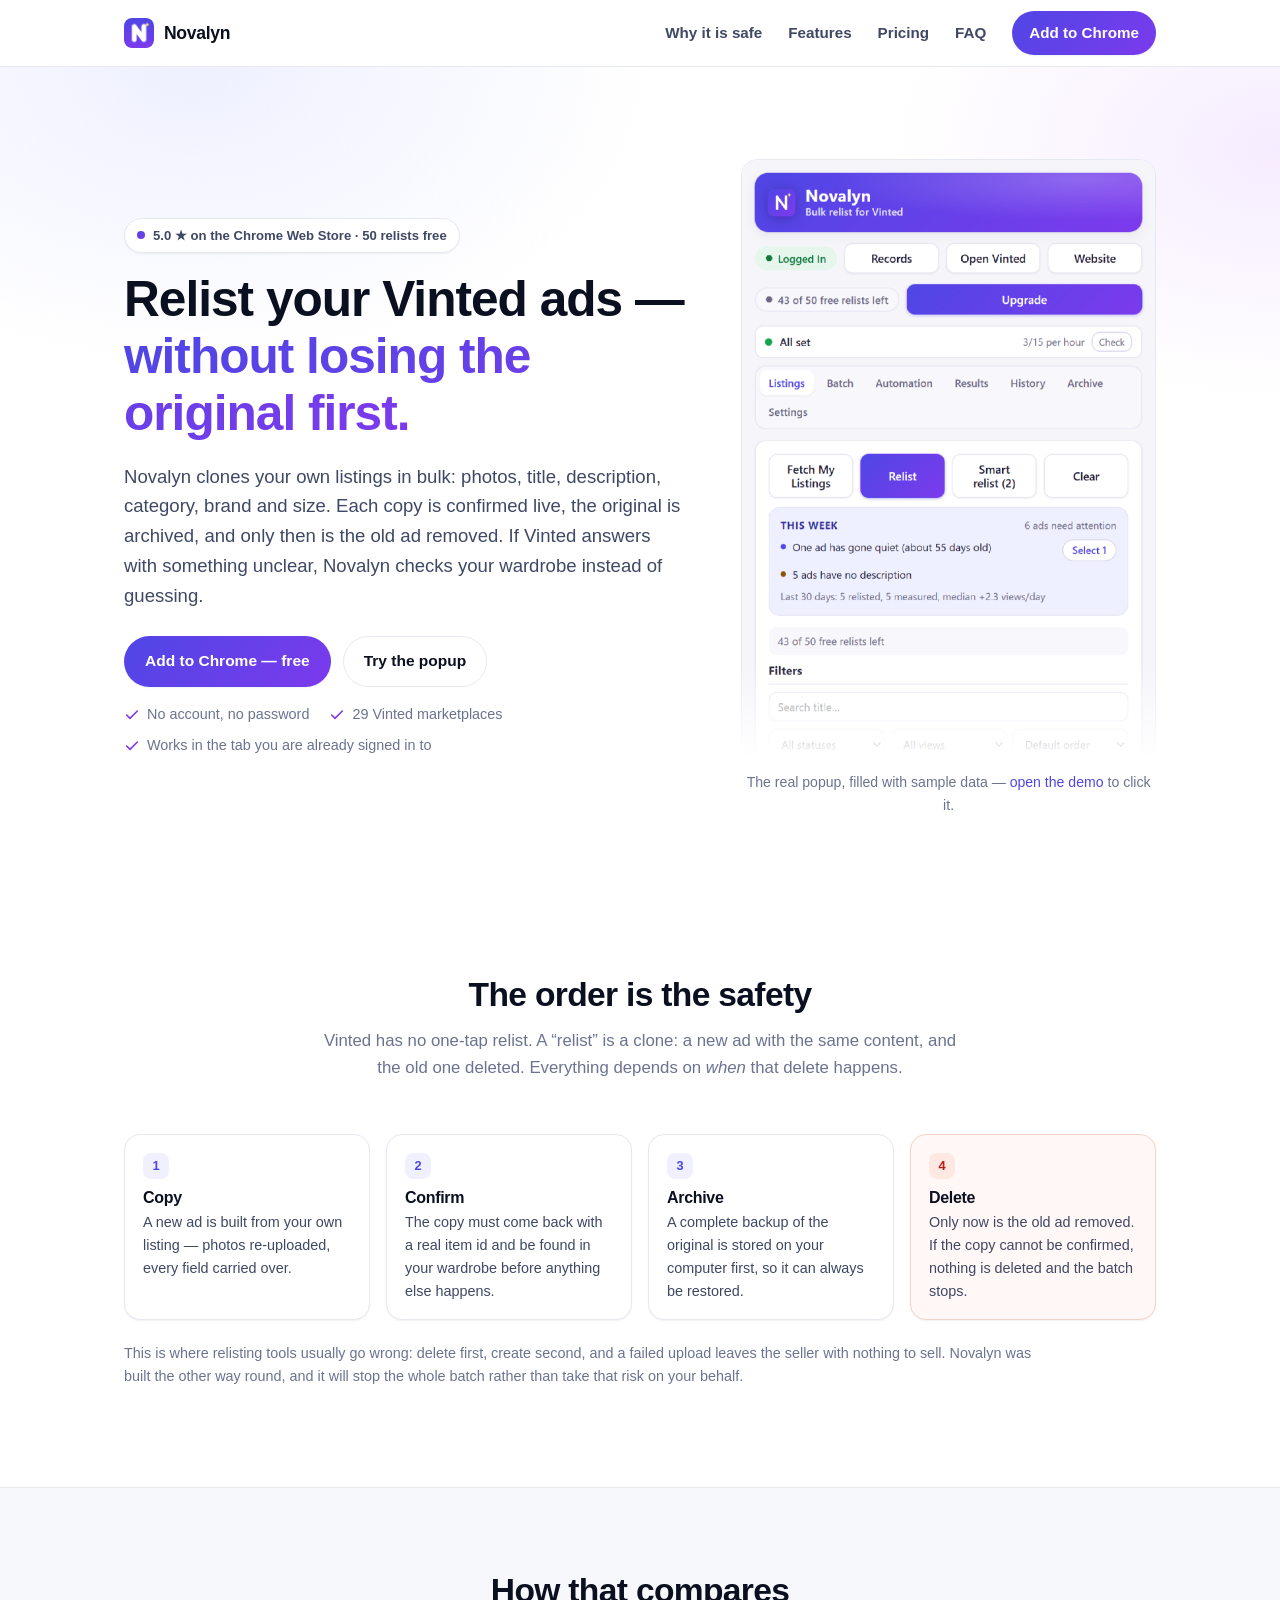
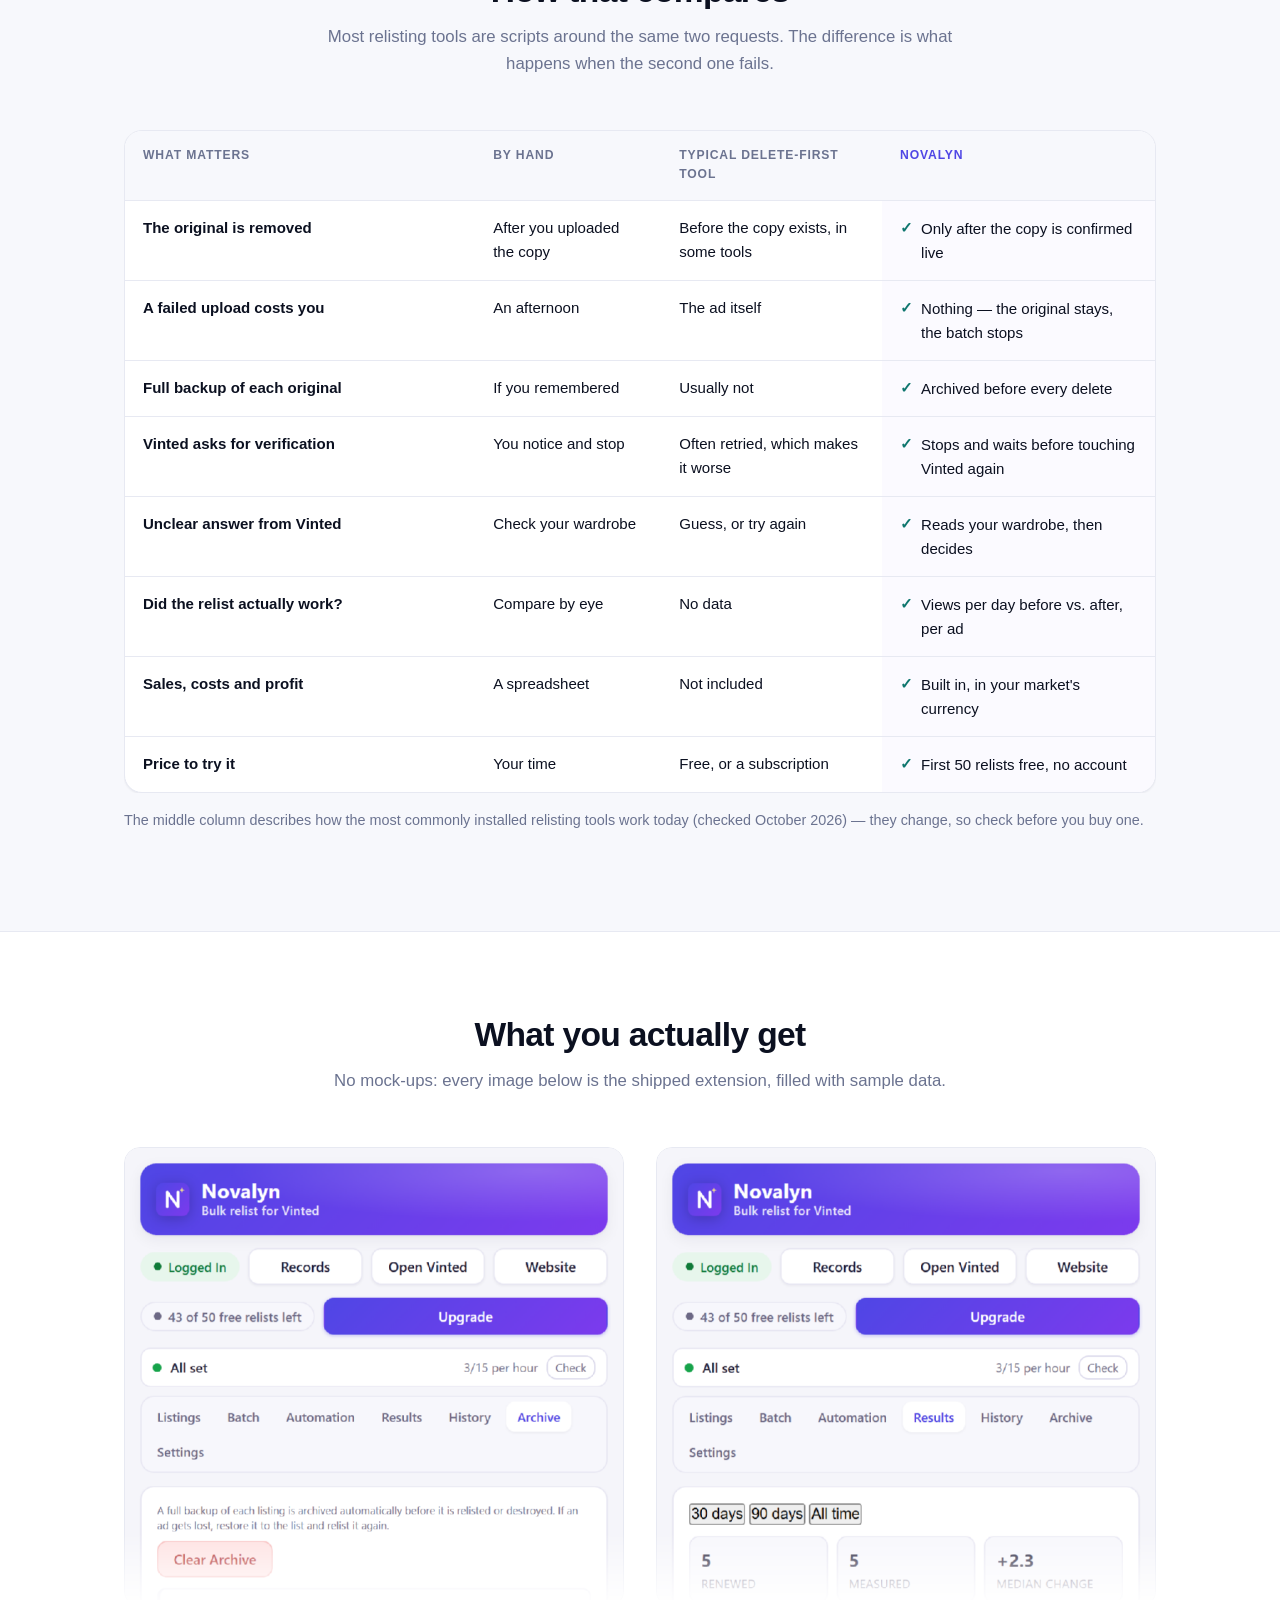
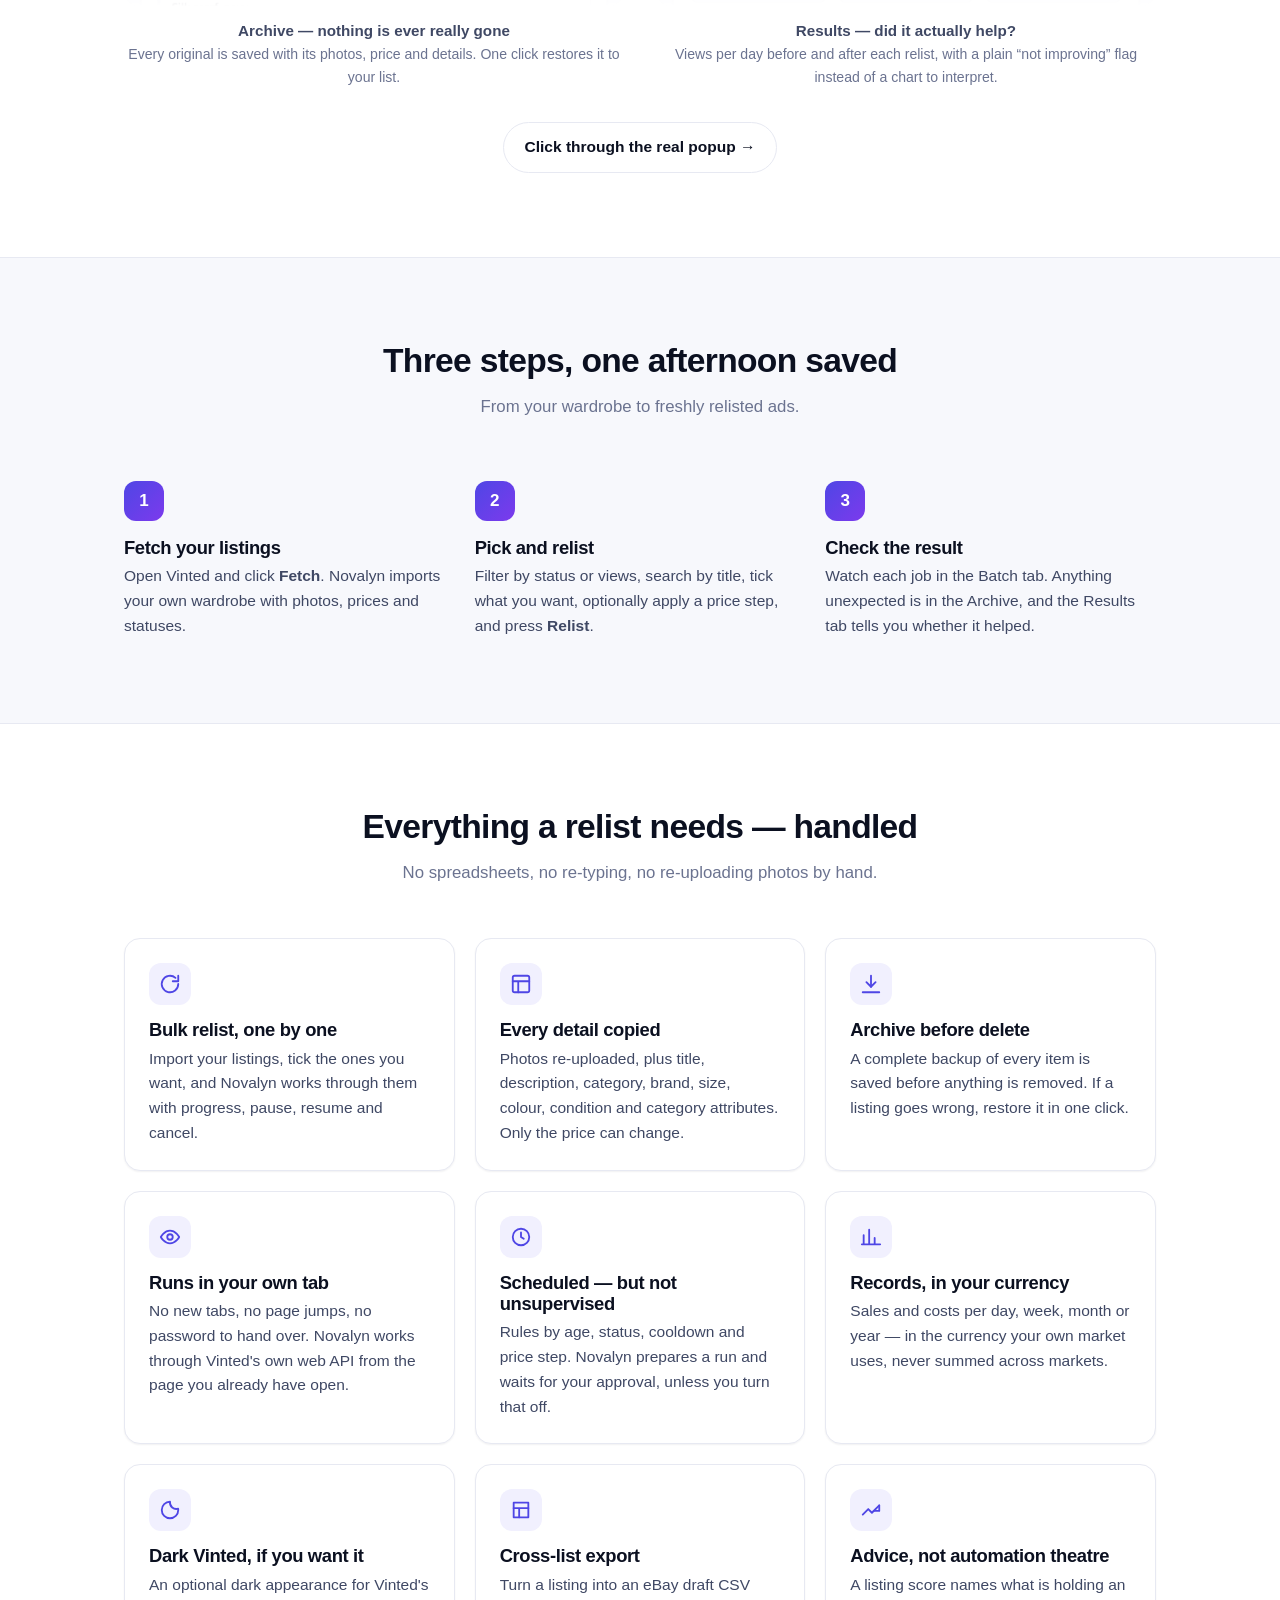
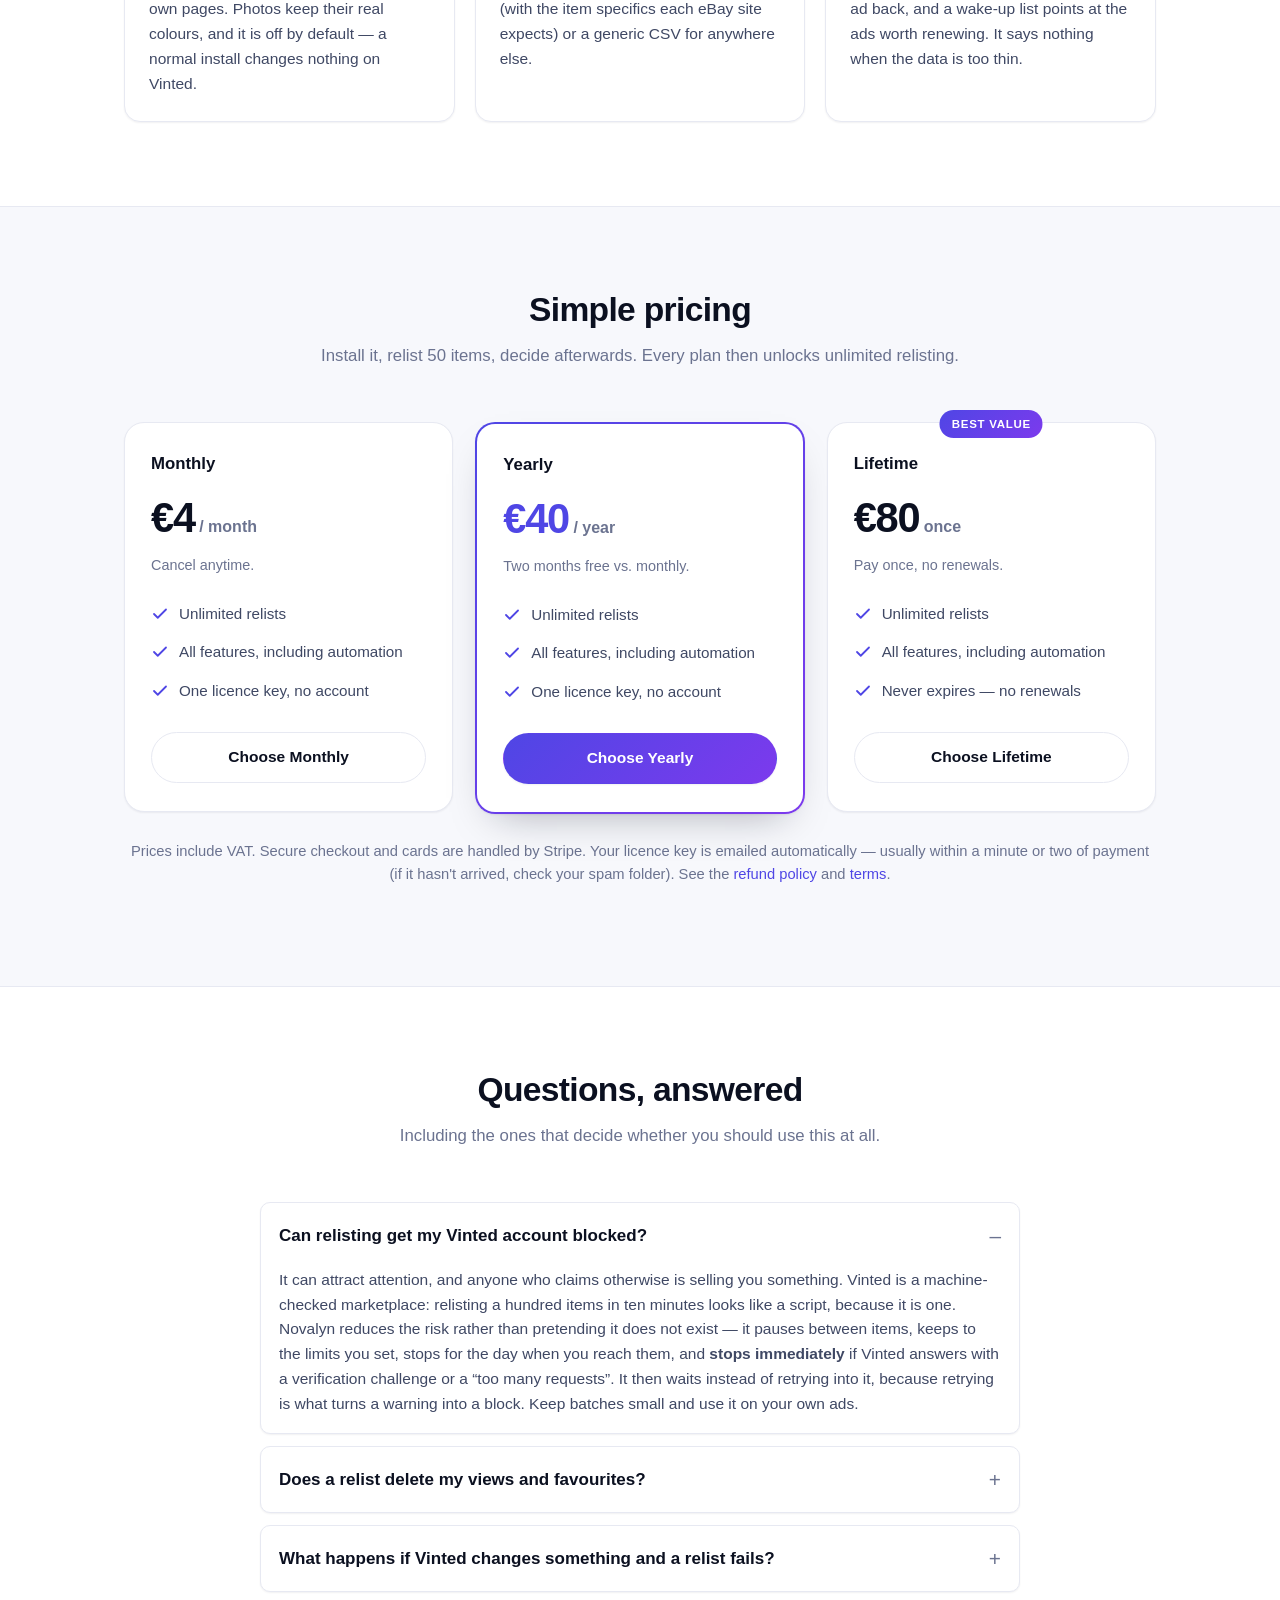
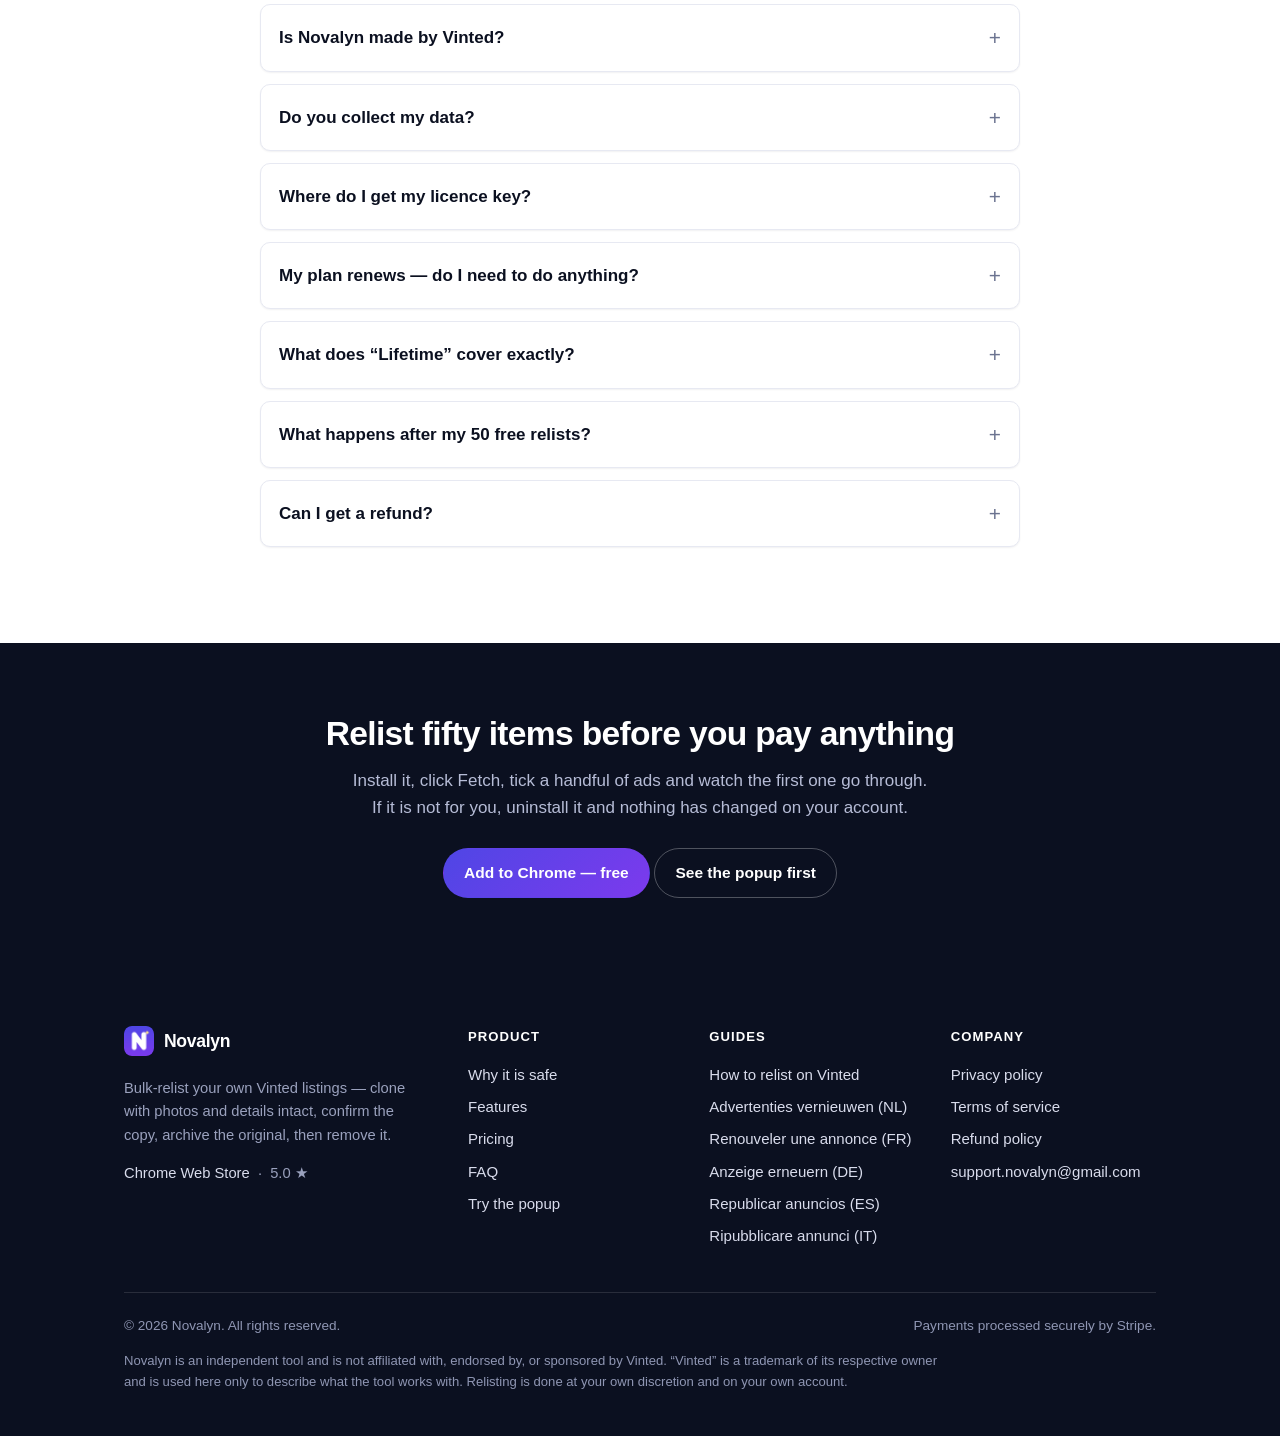
==== commit a0eae48f: "Add structured data, a cookieless counter and Spanish/Italian guides The site had OG tags and nothin" ====
--- a/index.html
+++ b/index.html
@@ -12,8 +12,17 @@
   <meta property="og:type" content="website" />
   <meta property="og:title" content="Novalyn — relist your Vinted listings without losing the original" />
   <meta property="og:description" content="Bulk relist your own Vinted ads: photos and details copied, the copy confirmed live, the original archived — and only then removed." />
-  <meta property="og:image" content="assets/shots/popup-listings.png" />
+  <meta property="og:image" content="assets/og-card.png" />
   <meta property="og:url" content="https://novalyn-app.github.io/" />
+  <meta property="og:site_name" content="Novalyn" />
+  <meta property="og:locale" content="en_GB" />
+  <meta property="og:image:width" content="1280" />
+  <meta property="og:image:height" content="800" />
+  <meta name="twitter:card" content="summary_large_image" />
+  <meta name="twitter:title" content="Novalyn — relist your Vinted listings without losing the original" />
+  <meta name="twitter:description" content="Bulk relist your own Vinted ads: photos and details copied, the copy confirmed live, the original archived — and only then removed." />
+  <meta name="twitter:image" content="assets/og-card.png" />
+  <script src="assets/analytics.js" defer></script>
   <!--
     ============================================================
     TO KEEP IN SYNC
@@ -29,8 +38,155 @@
        src/core/licenseApi.ts of the extension repo.
     3. SCREENSHOTS: assets/shots/*.png are generated from the real popup by
        `node scripts/site-demo.mjs` in the extension repo. Do not hand-edit.
+    4. OG CARD: assets/og-card.png is store shot 1, copied by the same
+       `site:demo` run. Its real size is declared as 1280x800 - if you change
+       the shot, change those metas too.
+    5. ANALYTICS ID: assets/analytics.js ships inert. Paste the Umami website id
+       into UMAMI_WEBSITE_ID to switch counting on, and keep privacy.html in step.
     ============================================================
   -->
+
+  <!--
+    aggregateRating: the store shows 5.0 from 2 ratings. A single new rating
+    moves that number, so re-check it against the live Chrome Web Store listing
+    before every release — an outdated rating is a rich-result policy problem,
+    not a rounding error.
+  -->
+  <script type="application/ld+json">
+  {
+    "@context": "https://schema.org",
+    "@type": "SoftwareApplication",
+    "name": "Novalyn",
+    "applicationCategory": "BrowserApplication",
+    "operatingSystem": "Chrome",
+    "url": "https://novalyn-app.github.io/",
+    "description": "Bulk relist your own Vinted listings. Novalyn publishes the copy, confirms it is live in your wardrobe, archives the original and only then deletes it.",
+    "inLanguage": "en",
+    "image": "https://novalyn-app.github.io/assets/og-card.png",
+    "offers": [
+      {
+        "@type": "Offer",
+        "name": "Monthly",
+        "price": "4.00",
+        "priceCurrency": "EUR",
+        "url": "https://buy.stripe.com/cNi9AT2Gc8ER0JR6e2dIA00",
+        "availability": "https://schema.org/InStock"
+      },
+      {
+        "@type": "Offer",
+        "name": "Yearly",
+        "price": "40.00",
+        "priceCurrency": "EUR",
+        "url": "https://buy.stripe.com/eVq6oHfsY3kx0JR31QdIA01",
+        "availability": "https://schema.org/InStock"
+      },
+      {
+        "@type": "Offer",
+        "name": "Lifetime",
+        "price": "80.00",
+        "priceCurrency": "EUR",
+        "url": "https://buy.stripe.com/9B6dR9eoU08l64b7i6dIA02",
+        "availability": "https://schema.org/InStock"
+      }
+    ],
+    "aggregateRating": {
+      "@type": "AggregateRating",
+      "ratingValue": "5.0",
+      "ratingCount": "2",
+      "bestRating": "5"
+    }
+  }
+  </script>
+
+  <script type="application/ld+json">
+  {
+    "@context": "https://schema.org",
+    "@type": "FAQPage",
+    "inLanguage": "en",
+    "mainEntity": [
+      {
+        "@type": "Question",
+        "name": "Can relisting get my Vinted account blocked?",
+        "acceptedAnswer": {
+          "@type": "Answer",
+          "text": "It can attract attention, and anyone who claims otherwise is selling you something. Vinted is a machine-checked marketplace: relisting a hundred items in ten minutes looks like a script, because it is one. Novalyn reduces the risk rather than pretending it does not exist — it pauses between items, keeps to the limits you set, stops for the day when you reach them, and stops immediately if Vinted answers with a verification challenge or a “too many requests”. It then waits instead of retrying into it, because retrying is what turns a warning into a block. Keep batches small and use it on your own ads."
+        }
+      },
+      {
+        "@type": "Question",
+        "name": "Does a relist delete my views and favourites?",
+        "acceptedAnswer": {
+          "@type": "Answer",
+          "text": "Yes. The copy is a new ad, so it starts from zero. Novalyn stores the old numbers so the Results tab can show what the ad did before and after — which is the only way to know whether relisting is worth doing for your wardrobe."
+        }
+      },
+      {
+        "@type": "Question",
+        "name": "What happens if Vinted changes something and a relist fails?",
+        "acceptedAnswer": {
+          "@type": "Answer",
+          "text": "The batch stops and the original is still online, with its backup in the Archive. Novalyn will not delete an original it could not replace — that is the single rule the whole engine is built around. You will see the exact step that failed (loading the original, uploading photos, publishing the copy, or the delete) in the batch log."
+        }
+      },
+      {
+        "@type": "Question",
+        "name": "Is Novalyn made by Vinted?",
+        "acceptedAnswer": {
+          "@type": "Answer",
+          "text": "No. Novalyn is an independent tool for sellers and is not affiliated with, endorsed by, or sponsored by Vinted."
+        }
+      },
+      {
+        "@type": "Question",
+        "name": "Do you collect my data?",
+        "acceptedAnswer": {
+          "@type": "Answer",
+          "text": "No. There is no account, and nothing about you or your listings is sent to us. The licence key is verified on your own device and your listing data never leaves your browser. See the privacy policy at https://novalyn-app.github.io/privacy.html."
+        }
+      },
+      {
+        "@type": "Question",
+        "name": "Where do I get my licence key?",
+        "acceptedAnswer": {
+          "@type": "Answer",
+          "text": "It's emailed automatically, usually within a minute or two of payment. If it isn't there, check your spam folder — that is where it most often ends up. Paste it into the licence card at the top of the Records page. No login."
+        }
+      },
+      {
+        "@type": "Question",
+        "name": "My plan renews — do I need to do anything?",
+        "acceptedAnswer": {
+          "@type": "Answer",
+          "text": "Yes, one thing. Every renewal sends a new key: paste it into the same field. The previous key stops working on its expiry date, and relisting pauses until the new one is in (check spam if the renewal email is missing). A Lifetime licence never expires, so there is nothing to do later."
+        }
+      },
+      {
+        "@type": "Question",
+        "name": "What does “Lifetime” cover exactly?",
+        "acceptedAnswer": {
+          "@type": "Answer",
+          "text": "One payment, no renewals: unlimited relisting for as long as Novalyn is offered and keeps working with Vinted. We can't promise that for ever — Vinted can change its site or its rules in a way no relisting tool can follow. If that ever happened, the extension would stop being able to relist, and that is the limit of what a one-time purchase can cover. See the terms at https://novalyn-app.github.io/terms.html."
+        }
+      },
+      {
+        "@type": "Question",
+        "name": "What happens after my 50 free relists?",
+        "acceptedAnswer": {
+          "@type": "Answer",
+          "text": "Relisting pauses until you add a licence key. Your listings, records, history and archived backups stay fully available — you just cannot start a new relist."
+        }
+      },
+      {
+        "@type": "Question",
+        "name": "Can I get a refund?",
+        "acceptedAnswer": {
+          "@type": "Answer",
+          "text": "Yes. See the refund policy at https://novalyn-app.github.io/refund.html for the window and how to ask."
+        }
+      }
+    ]
+  }
+  </script>
 </head>
 <body>
   <a class="skip-link" href="#main">Skip to content</a>
@@ -509,6 +665,8 @@
           <a href="vinted-advertenties-vernieuwen.html">Advertenties vernieuwen (NL)</a>
           <a href="renouveler-annonce-vinted.html">Renouveler une annonce (FR)</a>
           <a href="vinted-anzeige-erneuern.html">Anzeige erneuern (DE)</a>
+          <a href="republicar-anuncios-vinted.html">Republicar anuncios (ES)</a>
+          <a href="ripubblicare-annunci-vinted.html">Ripubblicare annunci (IT)</a>
         </div>
         <div class="footer-col">
           <h4>Company</h4>
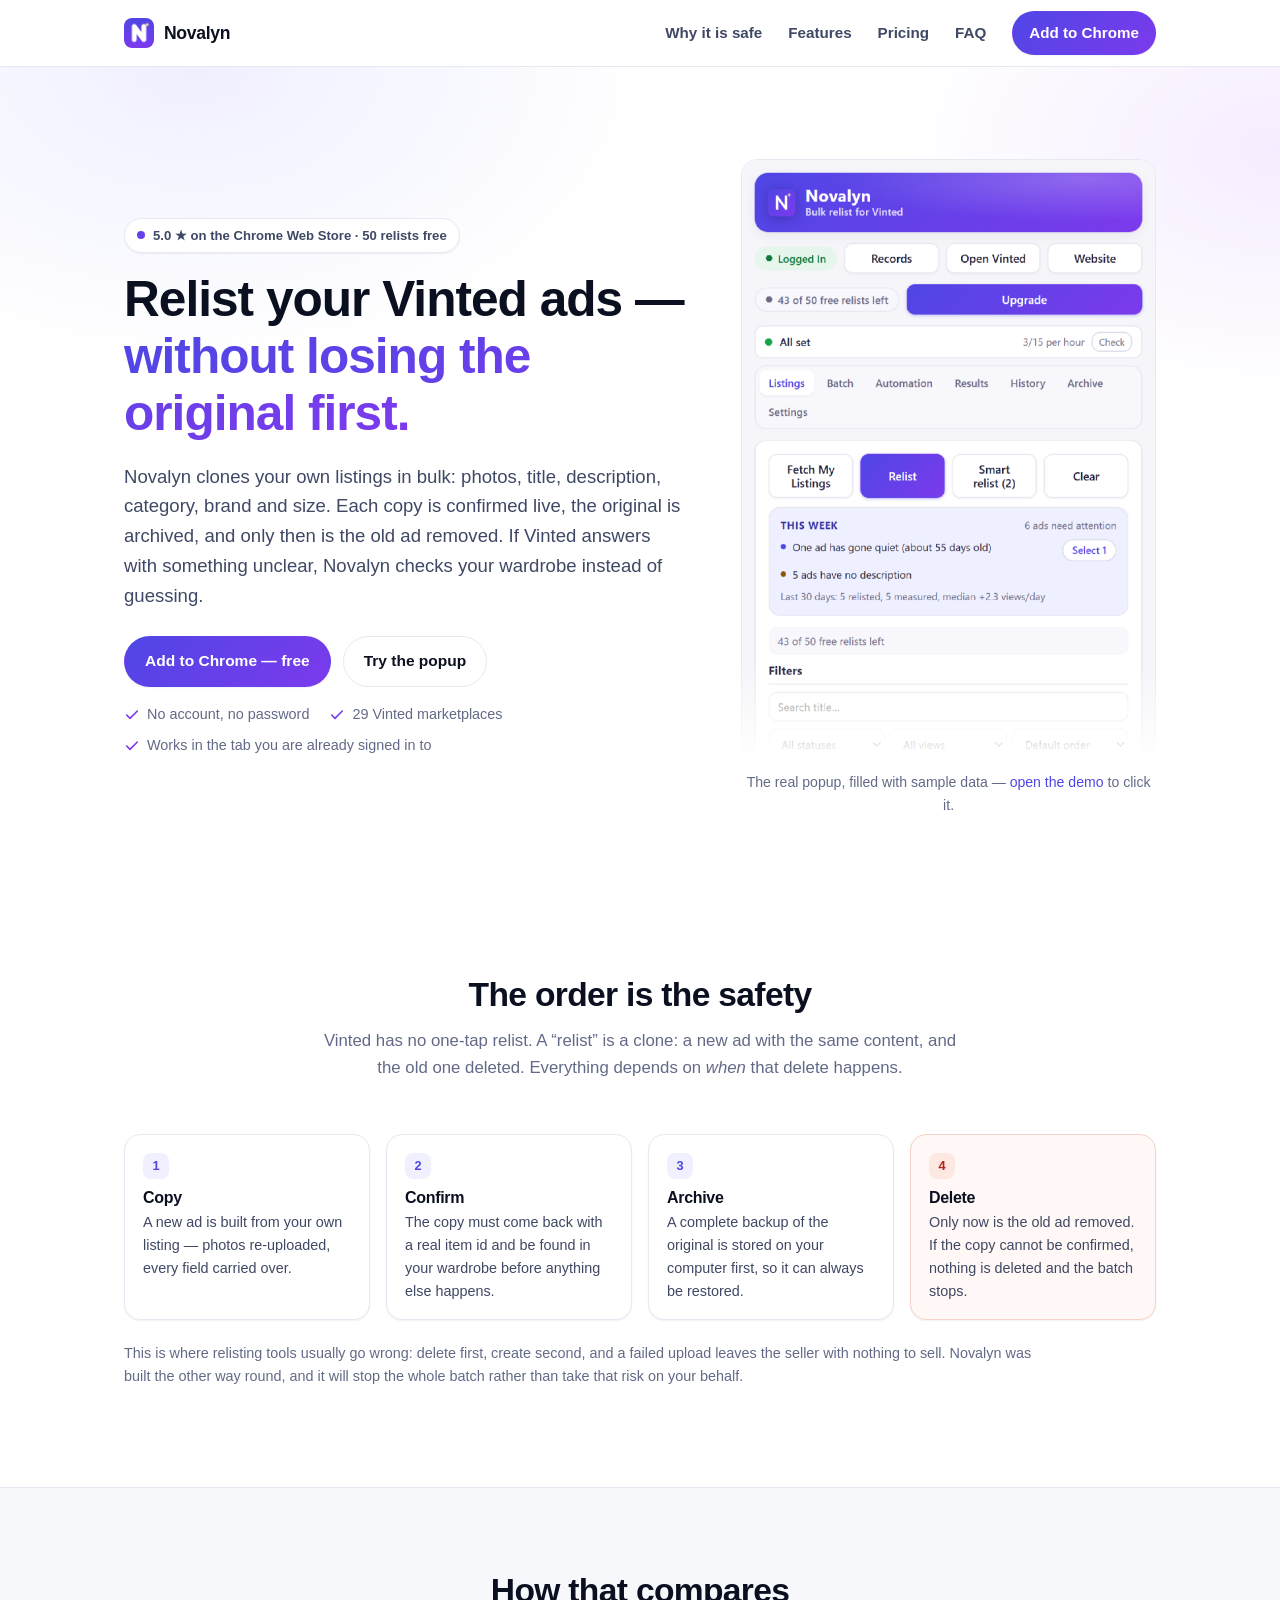
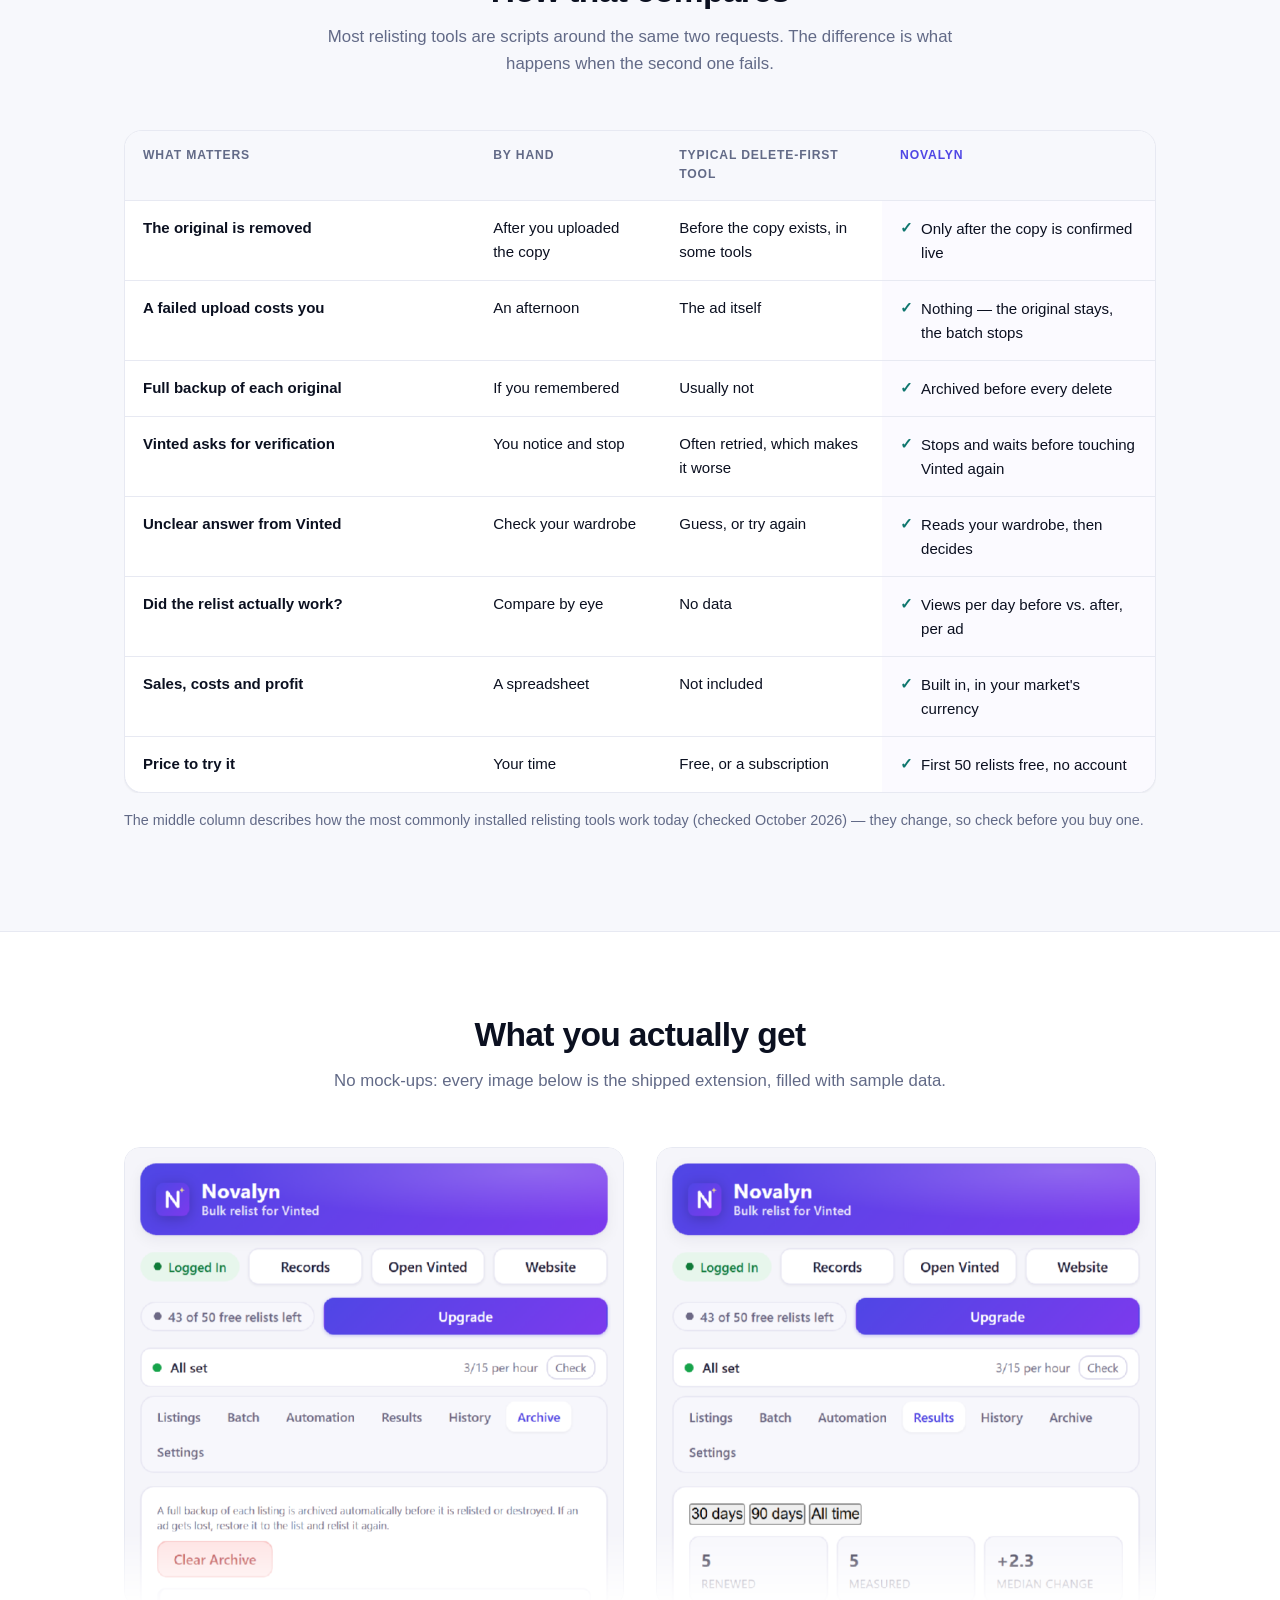
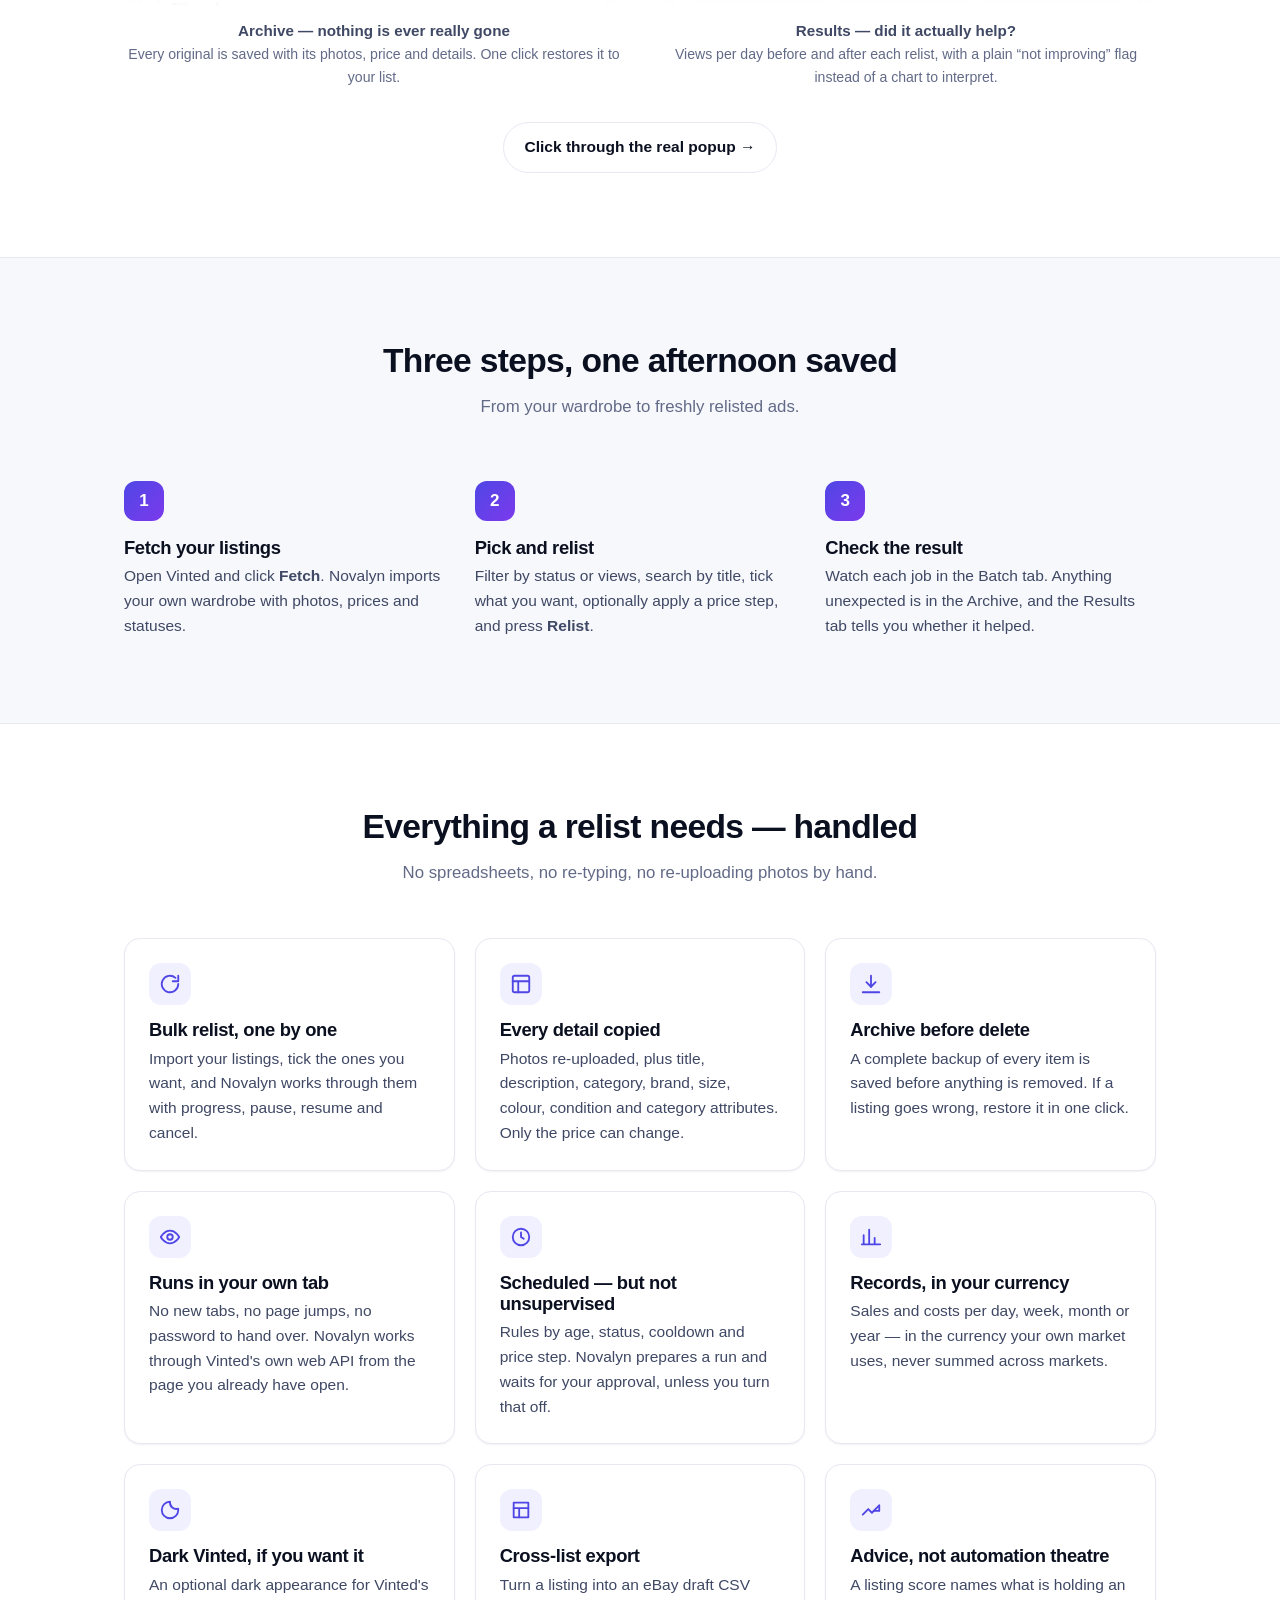
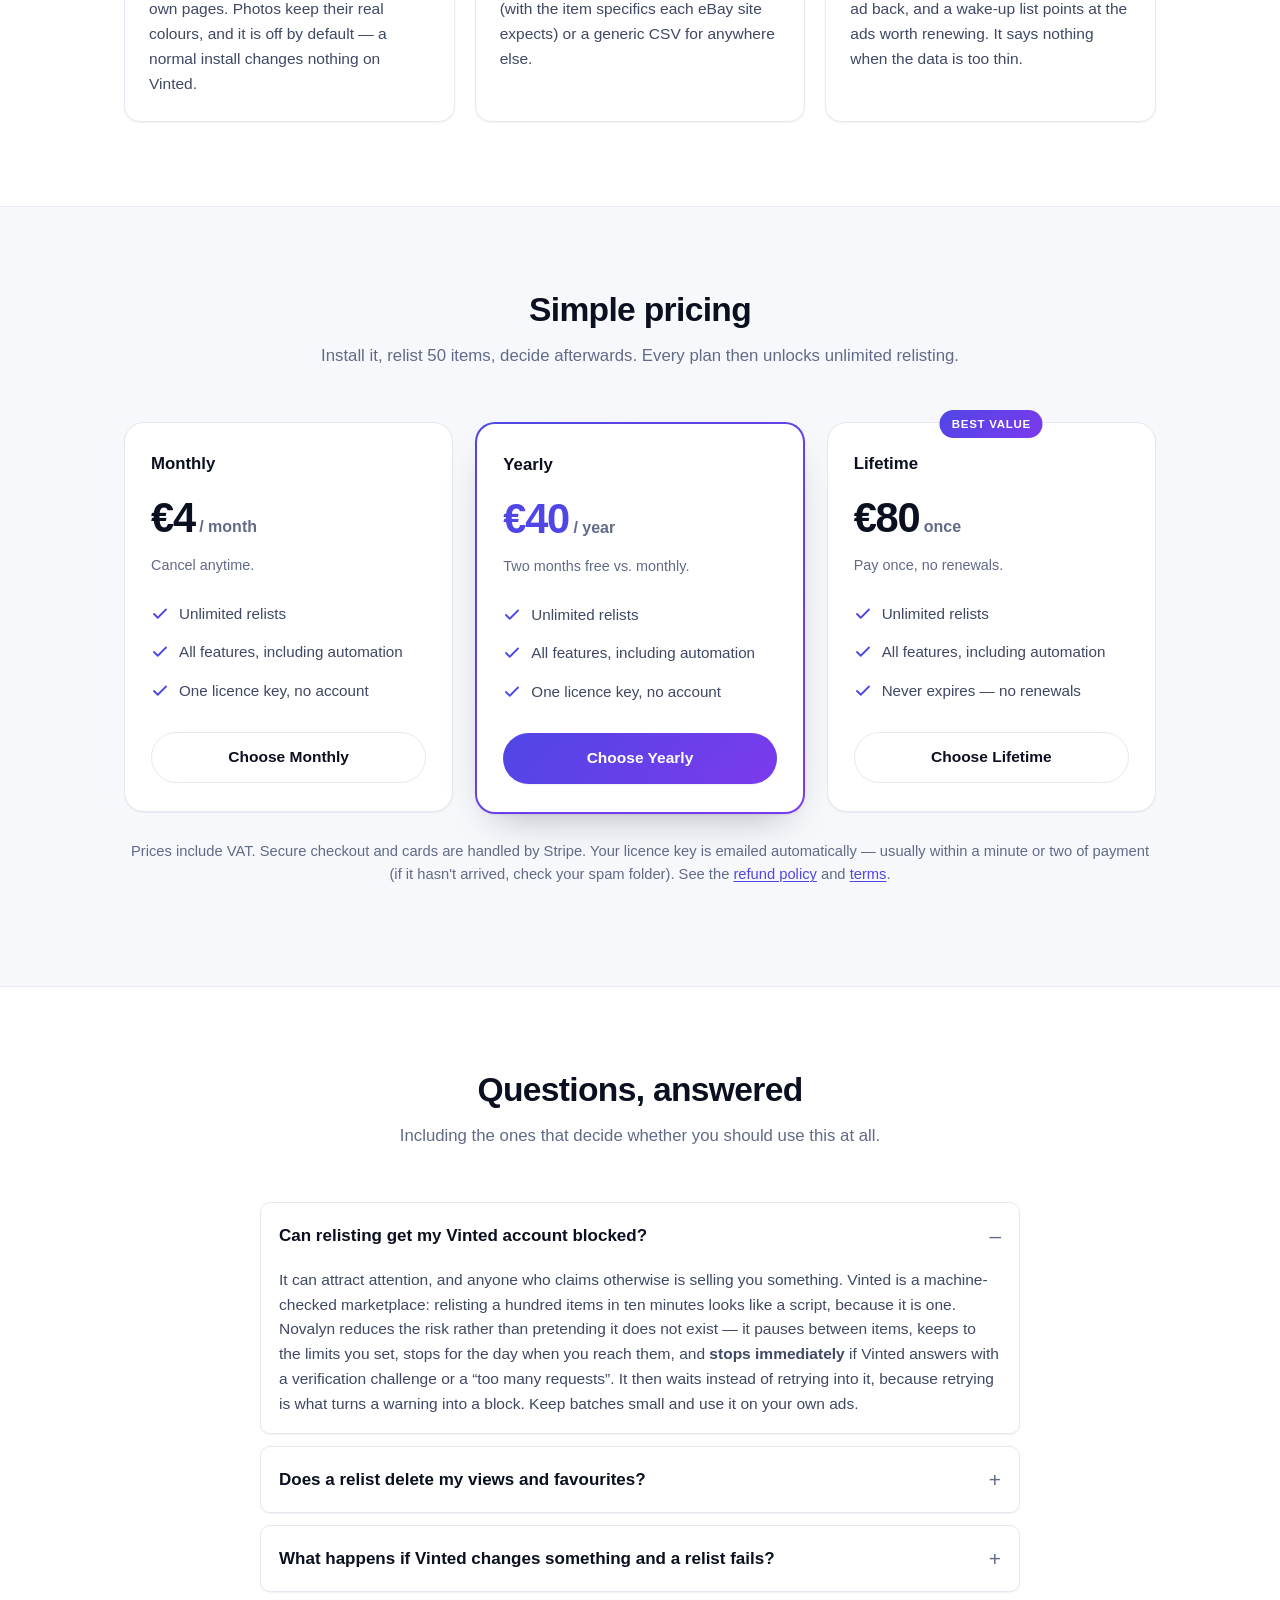
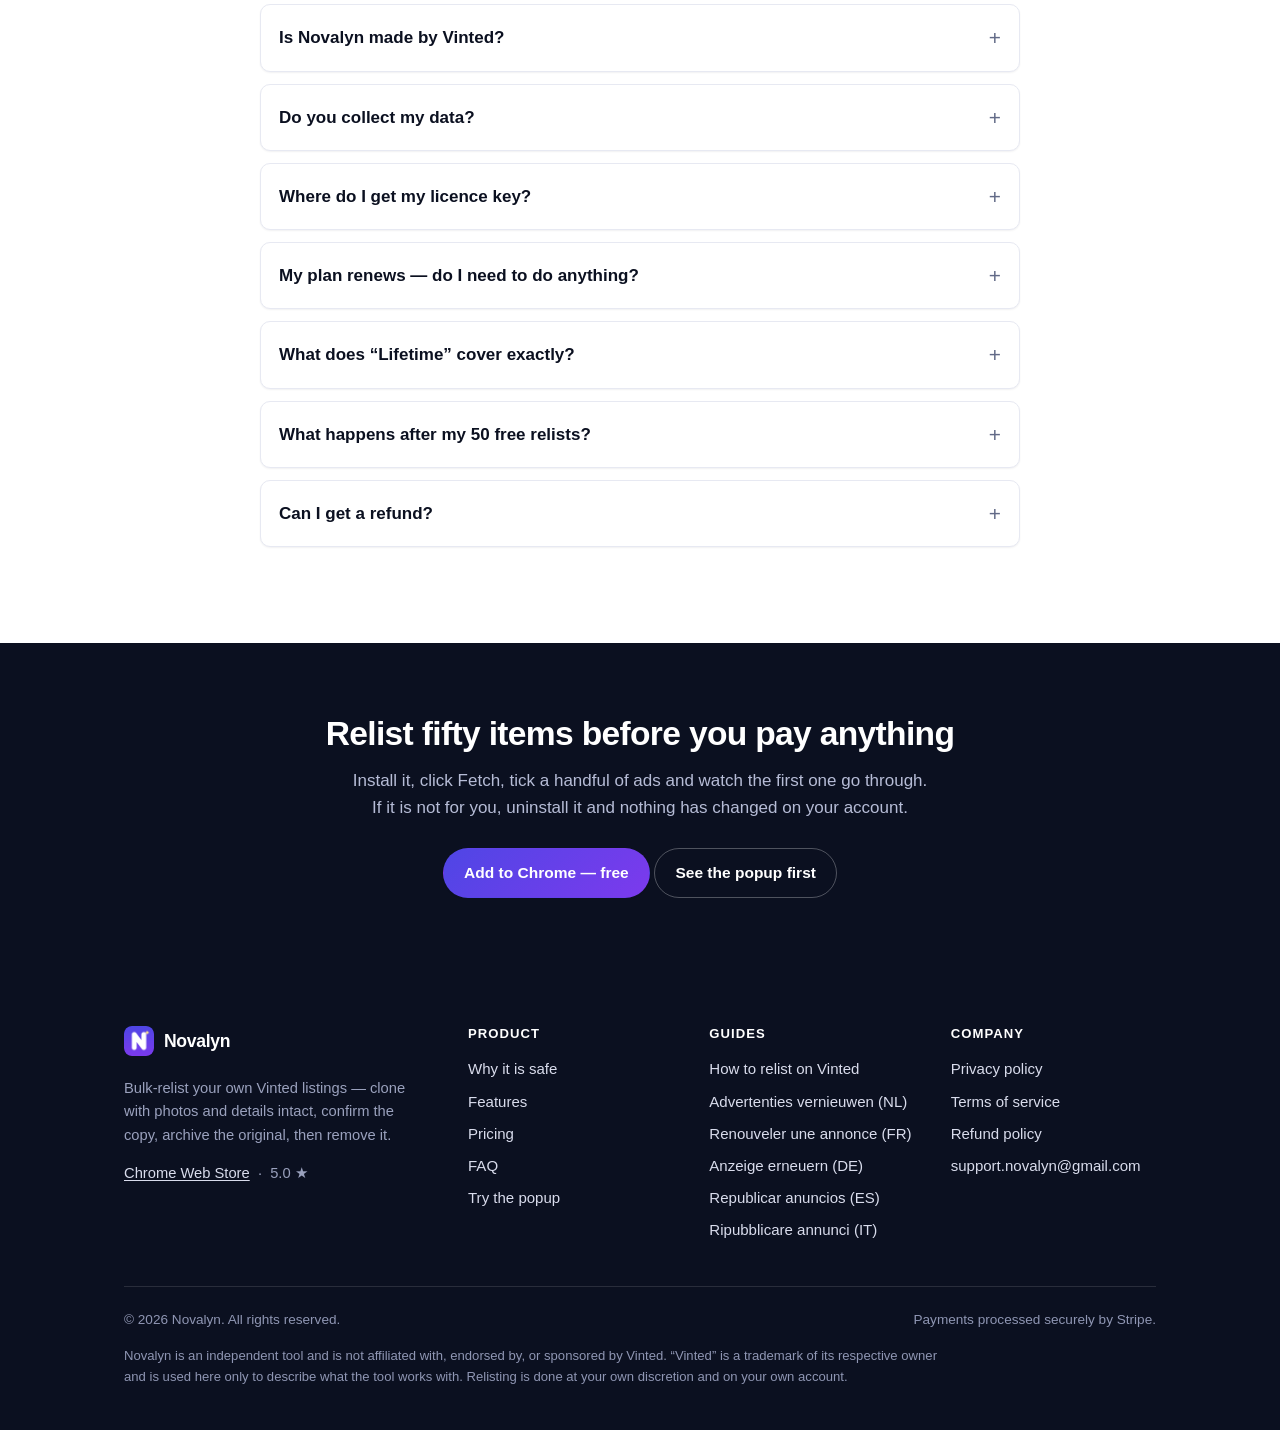
==== commit a080b9c1: "Make the site pass Lighthouse's accessibility audit (89 -> 100) Three real findings from a live Ligh" ====
--- a/index.html
+++ b/index.html
@@ -652,7 +652,7 @@
           </p>
         </div>
         <div class="footer-col">
-          <h4>Product</h4>
+          <h3>Product</h3>
           <a href="#safe">Why it is safe</a>
           <a href="#features">Features</a>
           <a href="#pricing">Pricing</a>
@@ -660,7 +660,7 @@
           <a href="demo/">Try the popup</a>
         </div>
         <div class="footer-col">
-          <h4>Guides</h4>
+          <h3>Guides</h3>
           <a href="relist-vinted.html">How to relist on Vinted</a>
           <a href="vinted-advertenties-vernieuwen.html">Advertenties vernieuwen (NL)</a>
           <a href="renouveler-annonce-vinted.html">Renouveler une annonce (FR)</a>
@@ -669,7 +669,7 @@
           <a href="ripubblicare-annunci-vinted.html">Ripubblicare annunci (IT)</a>
         </div>
         <div class="footer-col">
-          <h4>Company</h4>
+          <h3>Company</h3>
           <a href="privacy.html">Privacy policy</a>
           <a href="terms.html">Terms of service</a>
           <a href="refund.html">Refund policy</a>
--- a/styles.css
+++ b/styles.css
@@ -6,7 +6,7 @@
 :root {
   --ink: #0b1020;
   --ink-soft: #3f4864;
-  --muted: #6b7390;
+  --muted: #626a87;
   --line: #e7e9f2;
   --bg: #ffffff;
   --bg-soft: #f7f8fc;
@@ -50,6 +50,10 @@
 p { margin: 0 0 1em; }
 a { color: var(--indigo); text-decoration: none; }
 a:hover { text-decoration: underline; }
+
+/* A link inside running text must be distinguishable without colour alone
+   (WCAG 1.4.1); buttons, nav items and footer lists keep their own style. */
+p a:not(.btn), li a:not(.btn), .prose a:not(.btn) { text-decoration: underline; text-underline-offset: 2px; }
 
 .wrap { max-width: var(--maxw); margin: 0 auto; padding: 0 24px; }
 .narrow { max-width: 720px; }
@@ -303,7 +307,7 @@
 .site-footer .brand { color: #fff; }
 .site-footer .brand span { color: #fff; }
 .footer-tag { color: #9aa1bd; font-size: 0.92rem; margin-top: 12px; max-width: 30em; }
-.footer-col h4 { color: #fff; font-size: 0.82rem; text-transform: uppercase; letter-spacing: 0.08em; margin: 0 0 12px; }
+.footer-col h3, .footer-col h4 { color: #fff; font-size: 0.82rem; text-transform: uppercase; letter-spacing: 0.08em; margin: 0 0 12px; }
 .footer-col a { display: block; padding: 4px 0; font-size: 0.94rem; }
 .footer-bottom { border-top: 1px solid rgba(255, 255, 255, 0.12); margin-top: 40px; padding-top: 22px; font-size: 0.85rem; color: #8f96b3; display: flex; flex-wrap: wrap; gap: 8px 24px; justify-content: space-between; }
 .disclaimer { font-size: 0.82rem; color: #8f96b3; margin-top: 14px; max-width: 62em; }
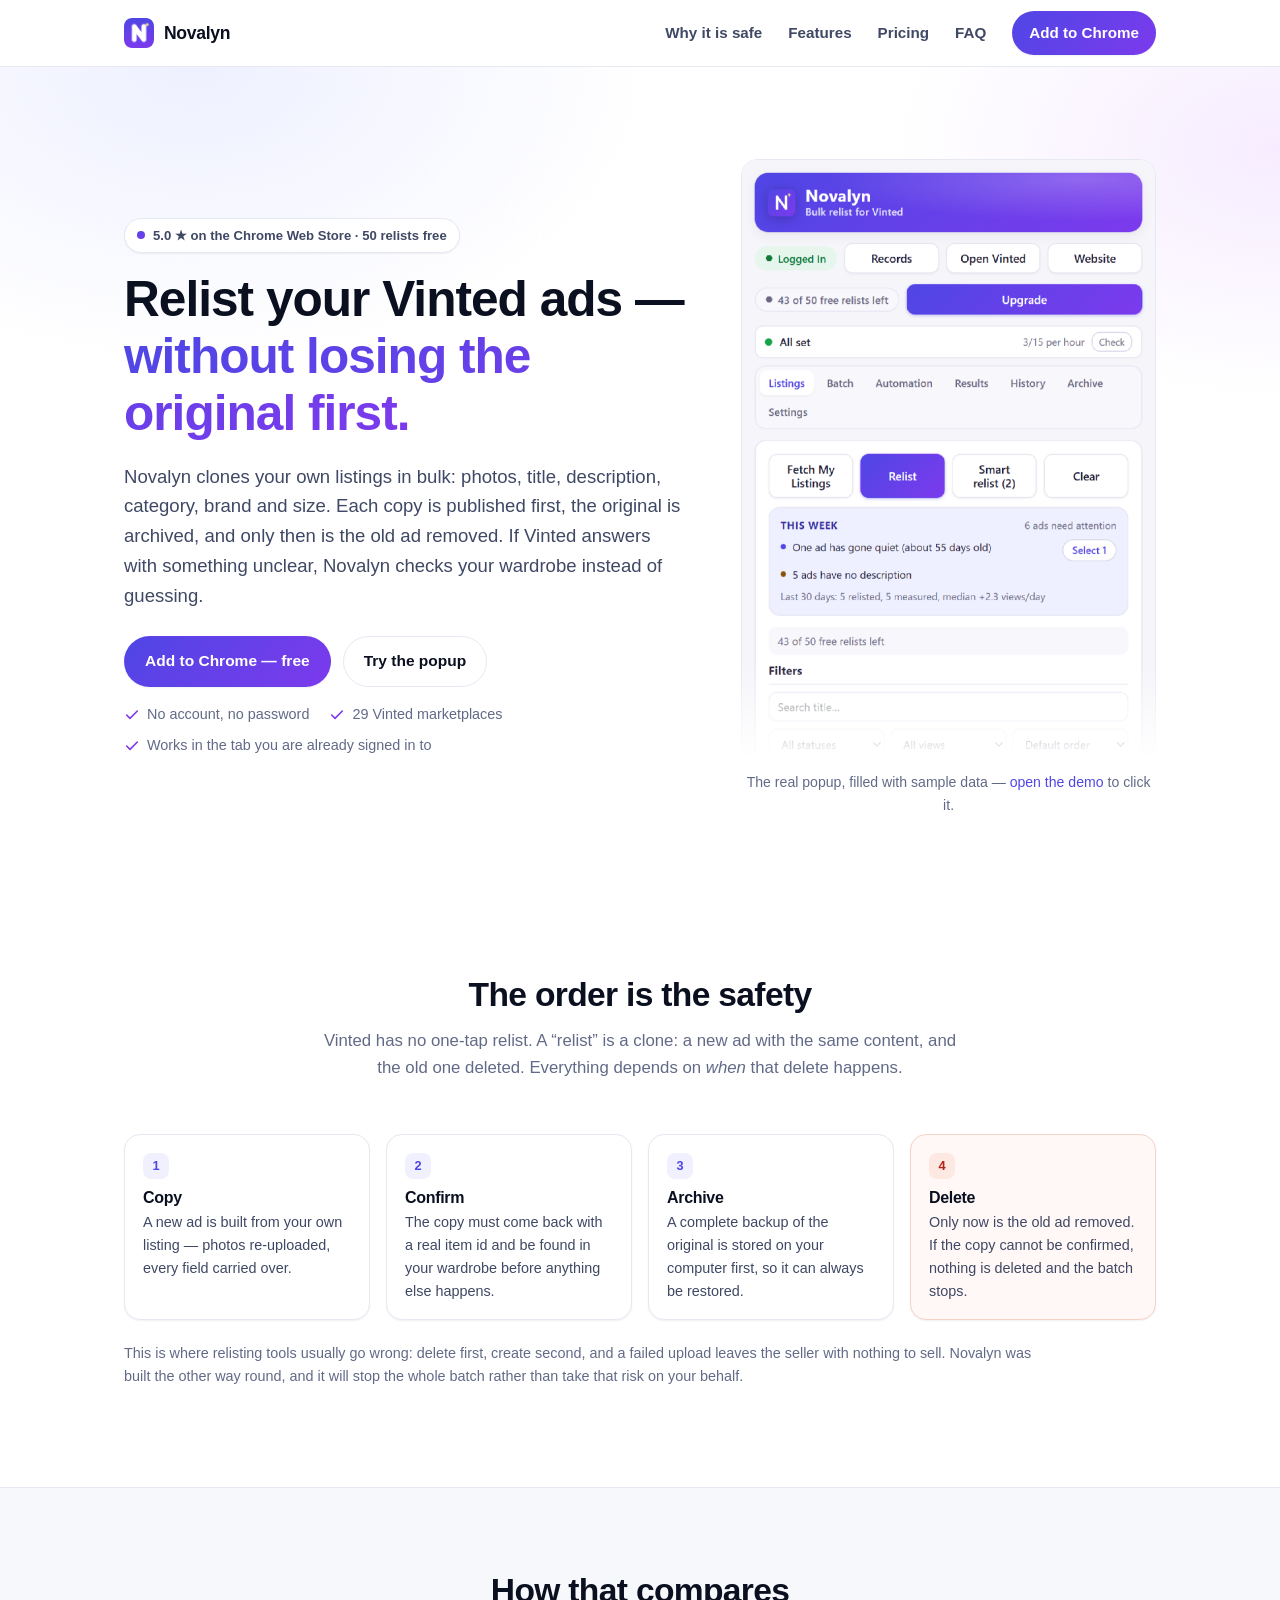
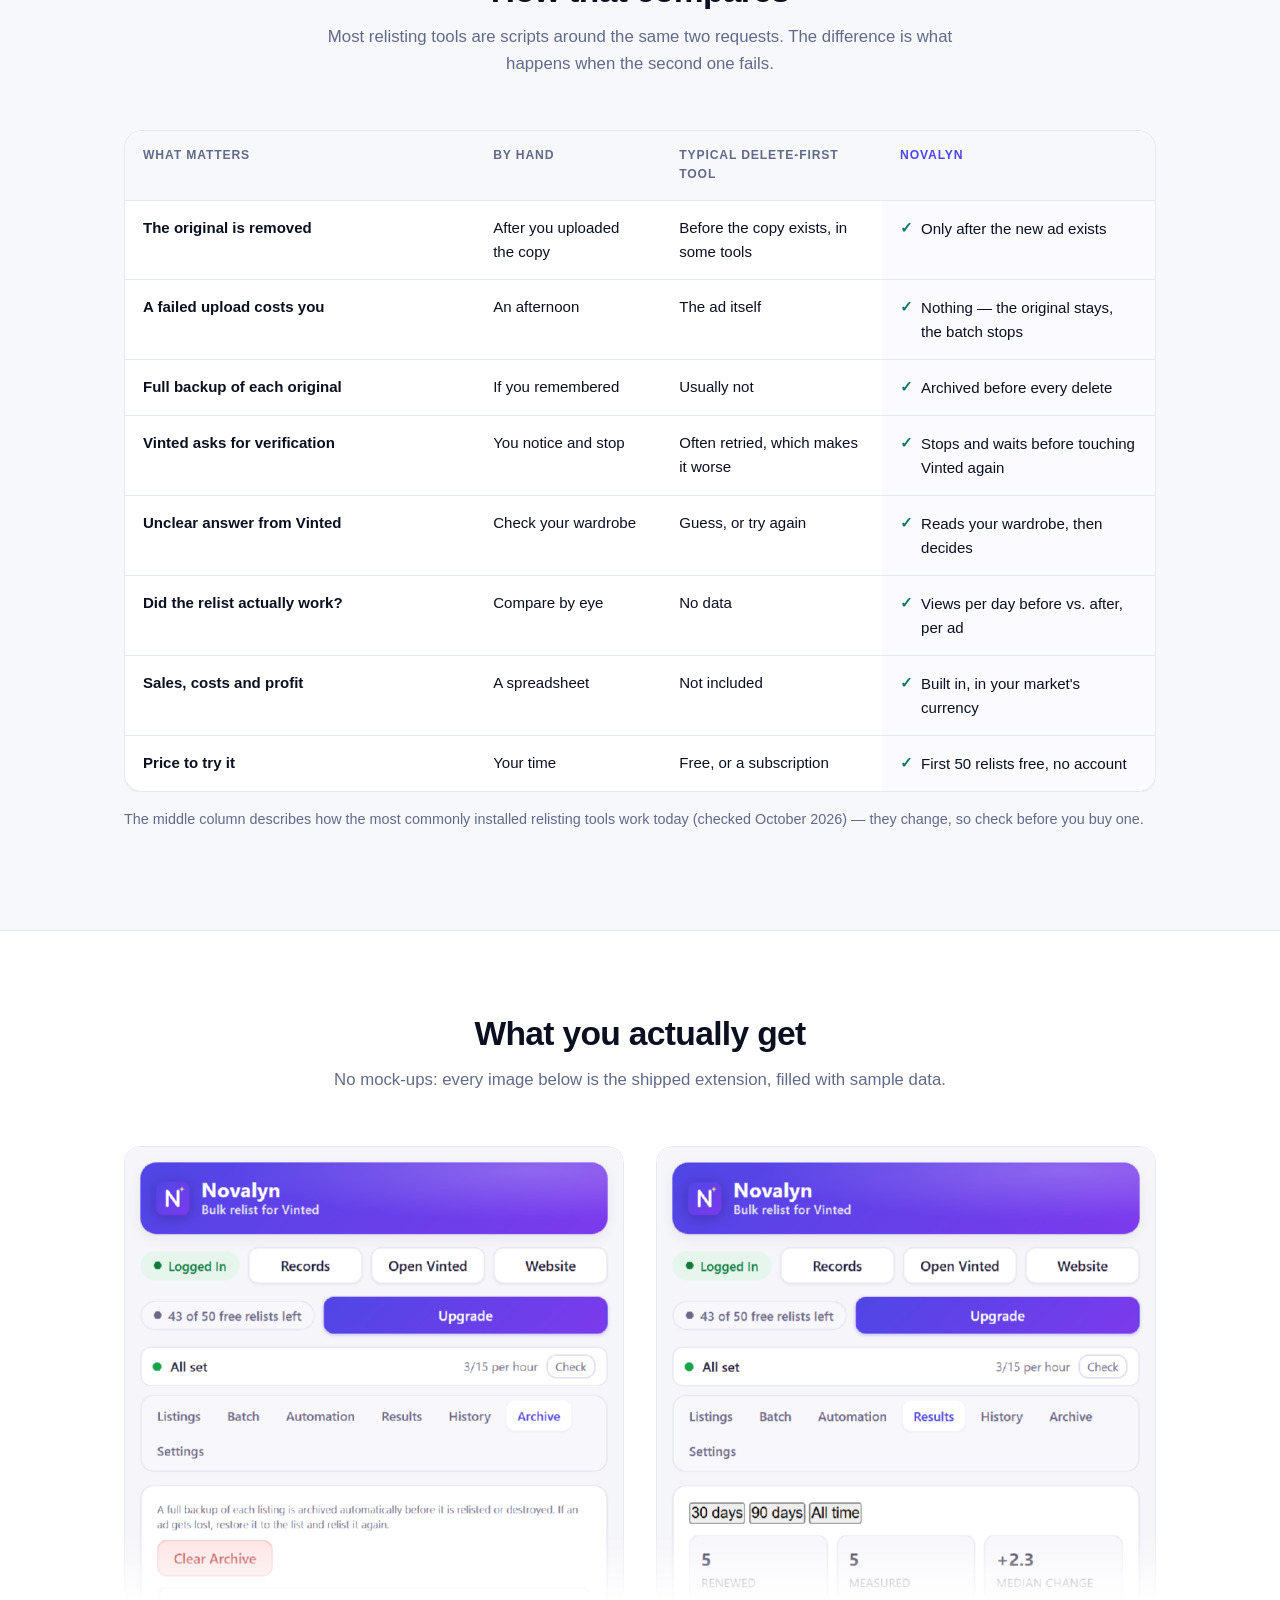
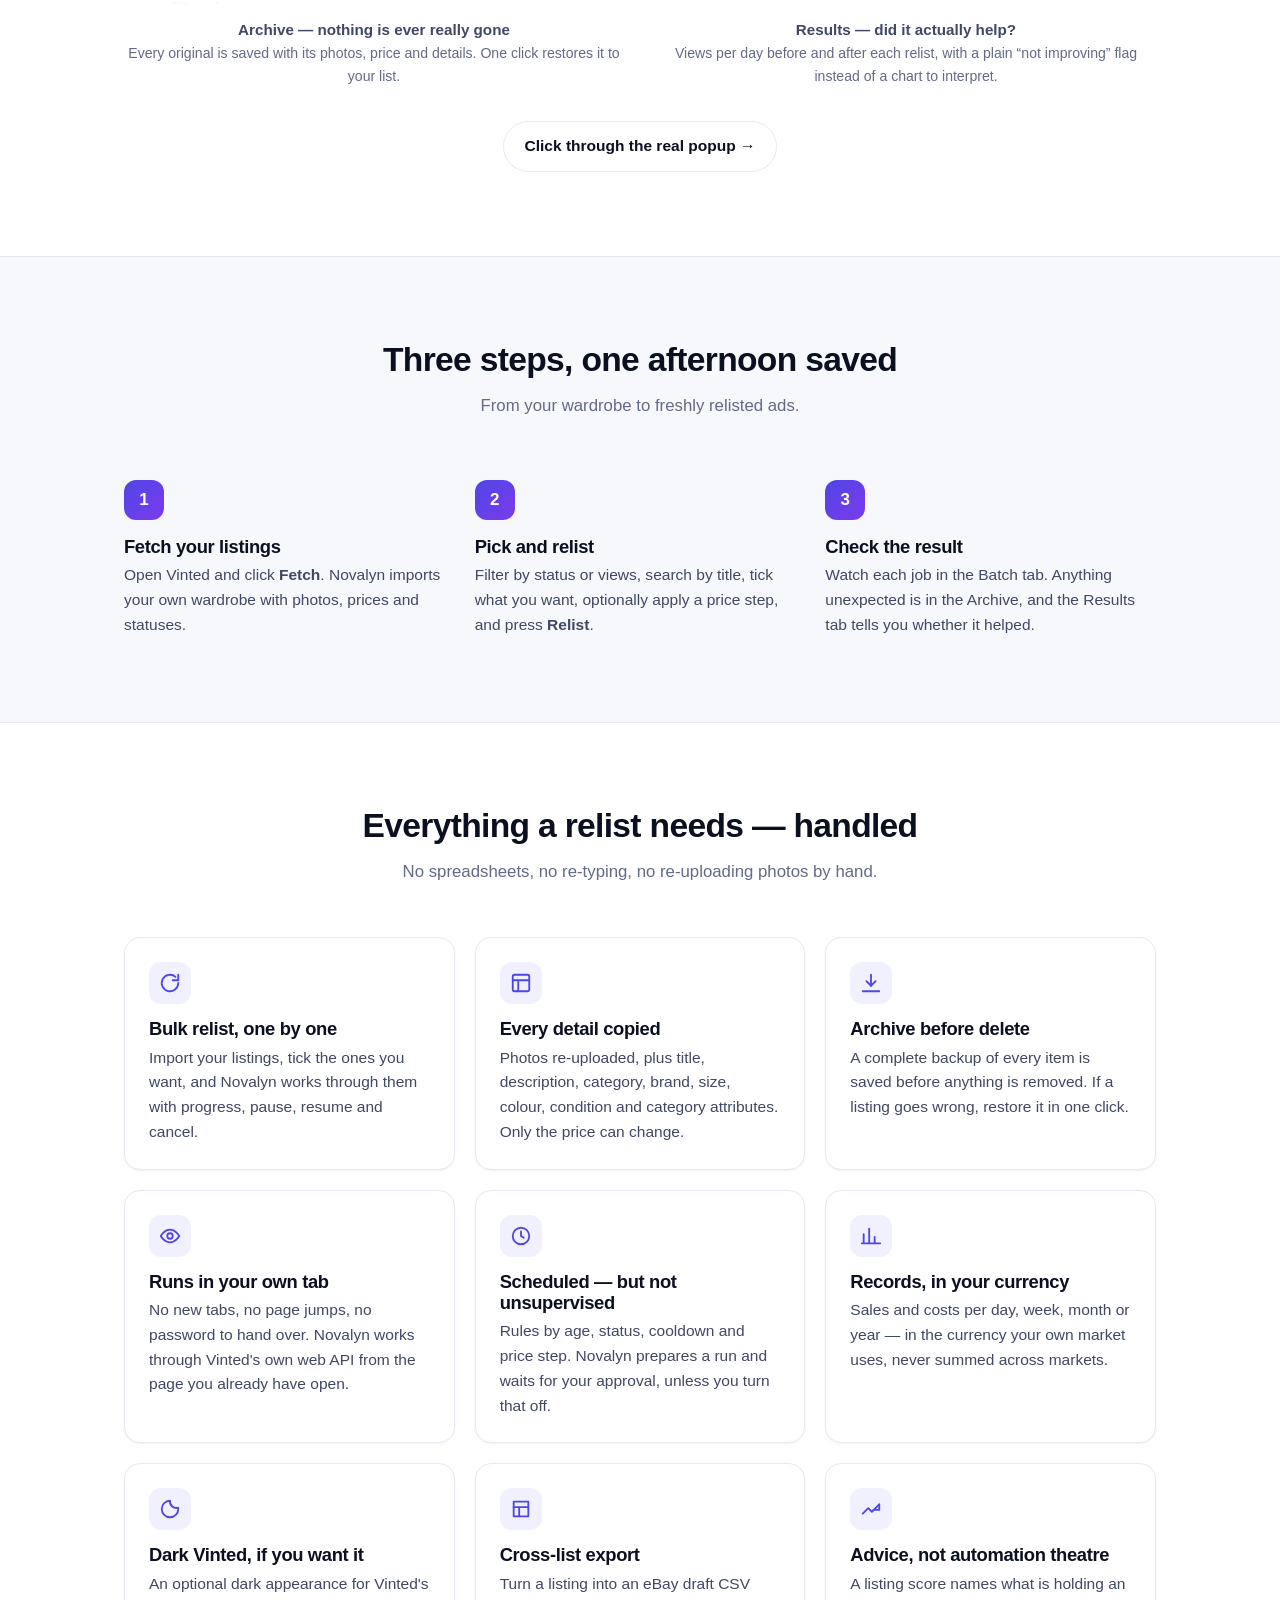
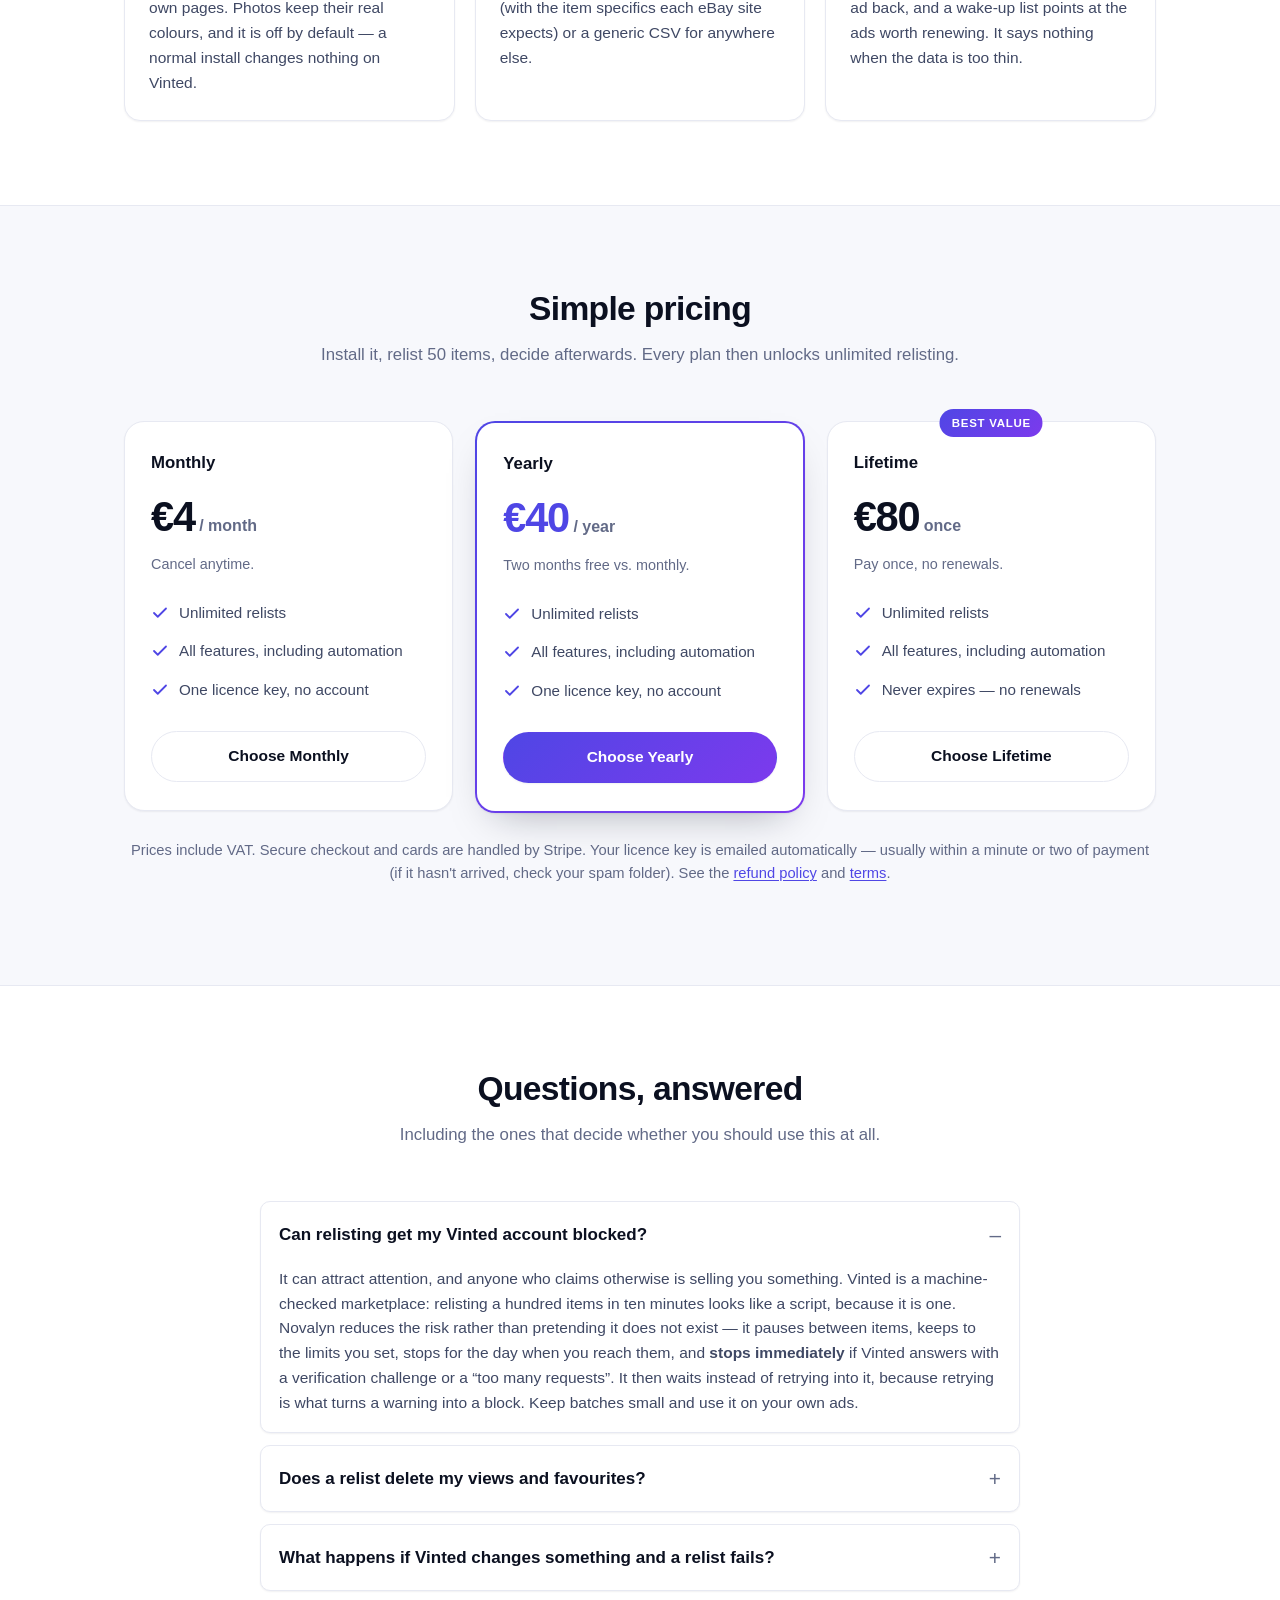
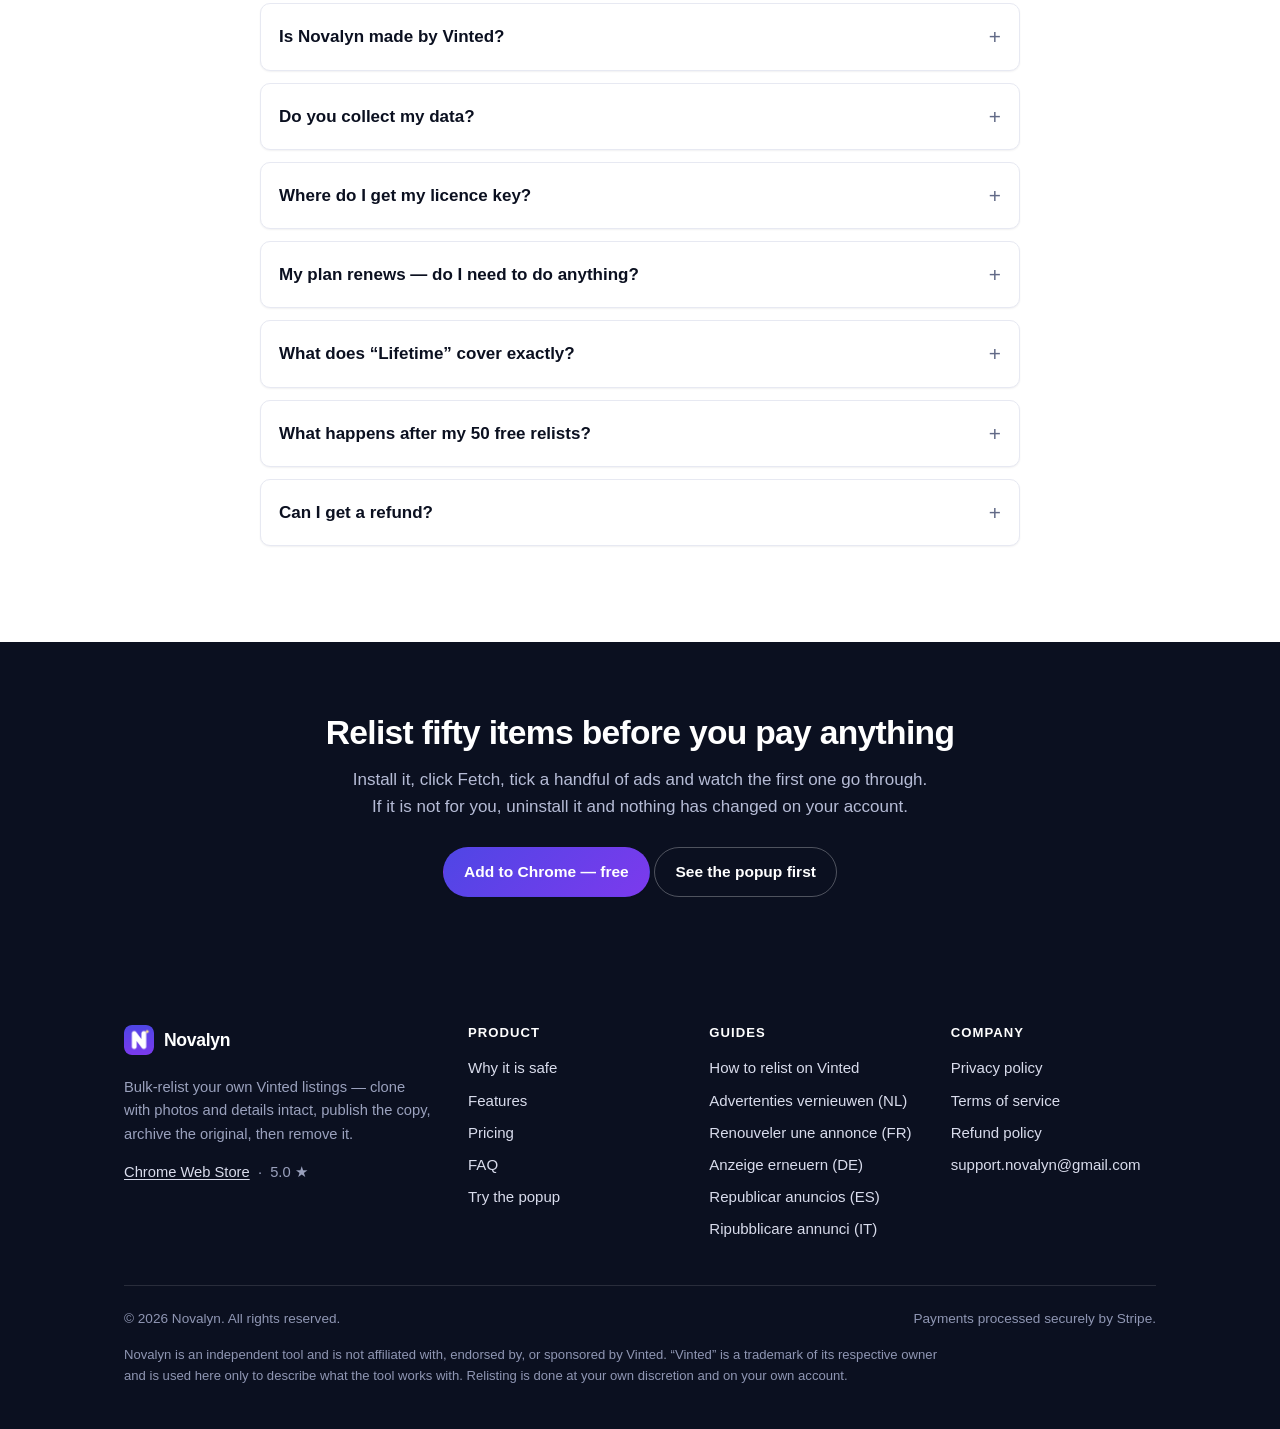
==== commit 7aaec378: "Say what the code does, and refresh the harness The pages claimed the copy is confirmed live before " ====
--- a/index.html
+++ b/index.html
@@ -4,14 +4,14 @@
   <meta charset="utf-8" />
   <meta name="viewport" content="width=device-width, initial-scale=1" />
   <title>Novalyn — bulk relist Vinted listings without losing the original</title>
-  <meta name="description" content="Bulk relist your own Vinted listings. Novalyn publishes the copy, confirms it is live, archives the original — and only then deletes it. 50 relists free, no account." />
+  <meta name="description" content="Bulk relist your own Vinted listings. Novalyn publishes the copy, archives the original — and only then deletes it. 50 relists free, no account." />
   <link rel="icon" type="image/png" href="assets/icon-128.png" />
   <link rel="apple-touch-icon" href="assets/icon-128.png" />
   <link rel="stylesheet" href="styles.css" />
   <link rel="canonical" href="https://novalyn-app.github.io/" />
   <meta property="og:type" content="website" />
   <meta property="og:title" content="Novalyn — relist your Vinted listings without losing the original" />
-  <meta property="og:description" content="Bulk relist your own Vinted ads: photos and details copied, the copy confirmed live, the original archived — and only then removed." />
+  <meta property="og:description" content="Bulk relist your own Vinted ads: photos and details copied, the copy published first, the original archived — and only then removed." />
   <meta property="og:image" content="assets/og-card.png" />
   <meta property="og:url" content="https://novalyn-app.github.io/" />
   <meta property="og:site_name" content="Novalyn" />
@@ -20,7 +20,7 @@
   <meta property="og:image:height" content="800" />
   <meta name="twitter:card" content="summary_large_image" />
   <meta name="twitter:title" content="Novalyn — relist your Vinted listings without losing the original" />
-  <meta name="twitter:description" content="Bulk relist your own Vinted ads: photos and details copied, the copy confirmed live, the original archived — and only then removed." />
+  <meta name="twitter:description" content="Bulk relist your own Vinted ads: photos and details copied, the copy published first, the original archived — and only then removed." />
   <meta name="twitter:image" content="assets/og-card.png" />
   <script src="assets/analytics.js" defer></script>
   <!--
@@ -60,7 +60,7 @@
     "applicationCategory": "BrowserApplication",
     "operatingSystem": "Chrome",
     "url": "https://novalyn-app.github.io/",
-    "description": "Bulk relist your own Vinted listings. Novalyn publishes the copy, confirms it is live in your wardrobe, archives the original and only then deletes it.",
+    "description": "Bulk relist your own Vinted listings. Novalyn publishes the copy, archives the original and only then deletes it.",
     "inLanguage": "en",
     "image": "https://novalyn-app.github.io/assets/og-card.png",
     "offers": [
@@ -216,7 +216,7 @@
           <h1>Relist your Vinted ads — <span class="grad">without losing the original first.</span></h1>
           <p class="lede">
             Novalyn clones your own listings in bulk: photos, title, description, category,
-            brand and size. Each copy is confirmed live, the original is archived, and only
+            brand and size. Each copy is published first, the original is archived, and only
             then is the old ad removed. If Vinted answers with something unclear, Novalyn
             checks your wardrobe instead of guessing.
           </p>
@@ -316,7 +316,7 @@
                 <th scope="row">The original is removed</th>
                 <td>After you uploaded the copy</td>
                 <td>Before the copy exists, in some tools</td>
-                <td class="us"><span class="yes">Only after the copy is confirmed live</span></td>
+                <td class="us"><span class="yes">Only after the new ad exists</span></td>
               </tr>
               <tr>
                 <th scope="row">A failed upload costs you</th>
@@ -645,7 +645,7 @@
       <div class="footer-grid footer-grid--4">
         <div>
           <a class="brand" href="index.html"><img src="assets/icon-128.png" alt="" /><span>Novalyn</span></a>
-          <p class="footer-tag">Bulk-relist your own Vinted listings — clone with photos and details intact, confirm the copy, archive the original, then remove it.</p>
+          <p class="footer-tag">Bulk-relist your own Vinted listings — clone with photos and details intact, publish the copy, archive the original, then remove it.</p>
           <p class="footer-tag" style="margin-top:10px">
             <a href="https://chromewebstore.google.com/detail/novalyn-%E2%80%94-vinted-relister/flnfapmkkmegfpbakndnlgehimpfccic">Chrome Web Store</a>
             &nbsp;·&nbsp; 5.0 ★
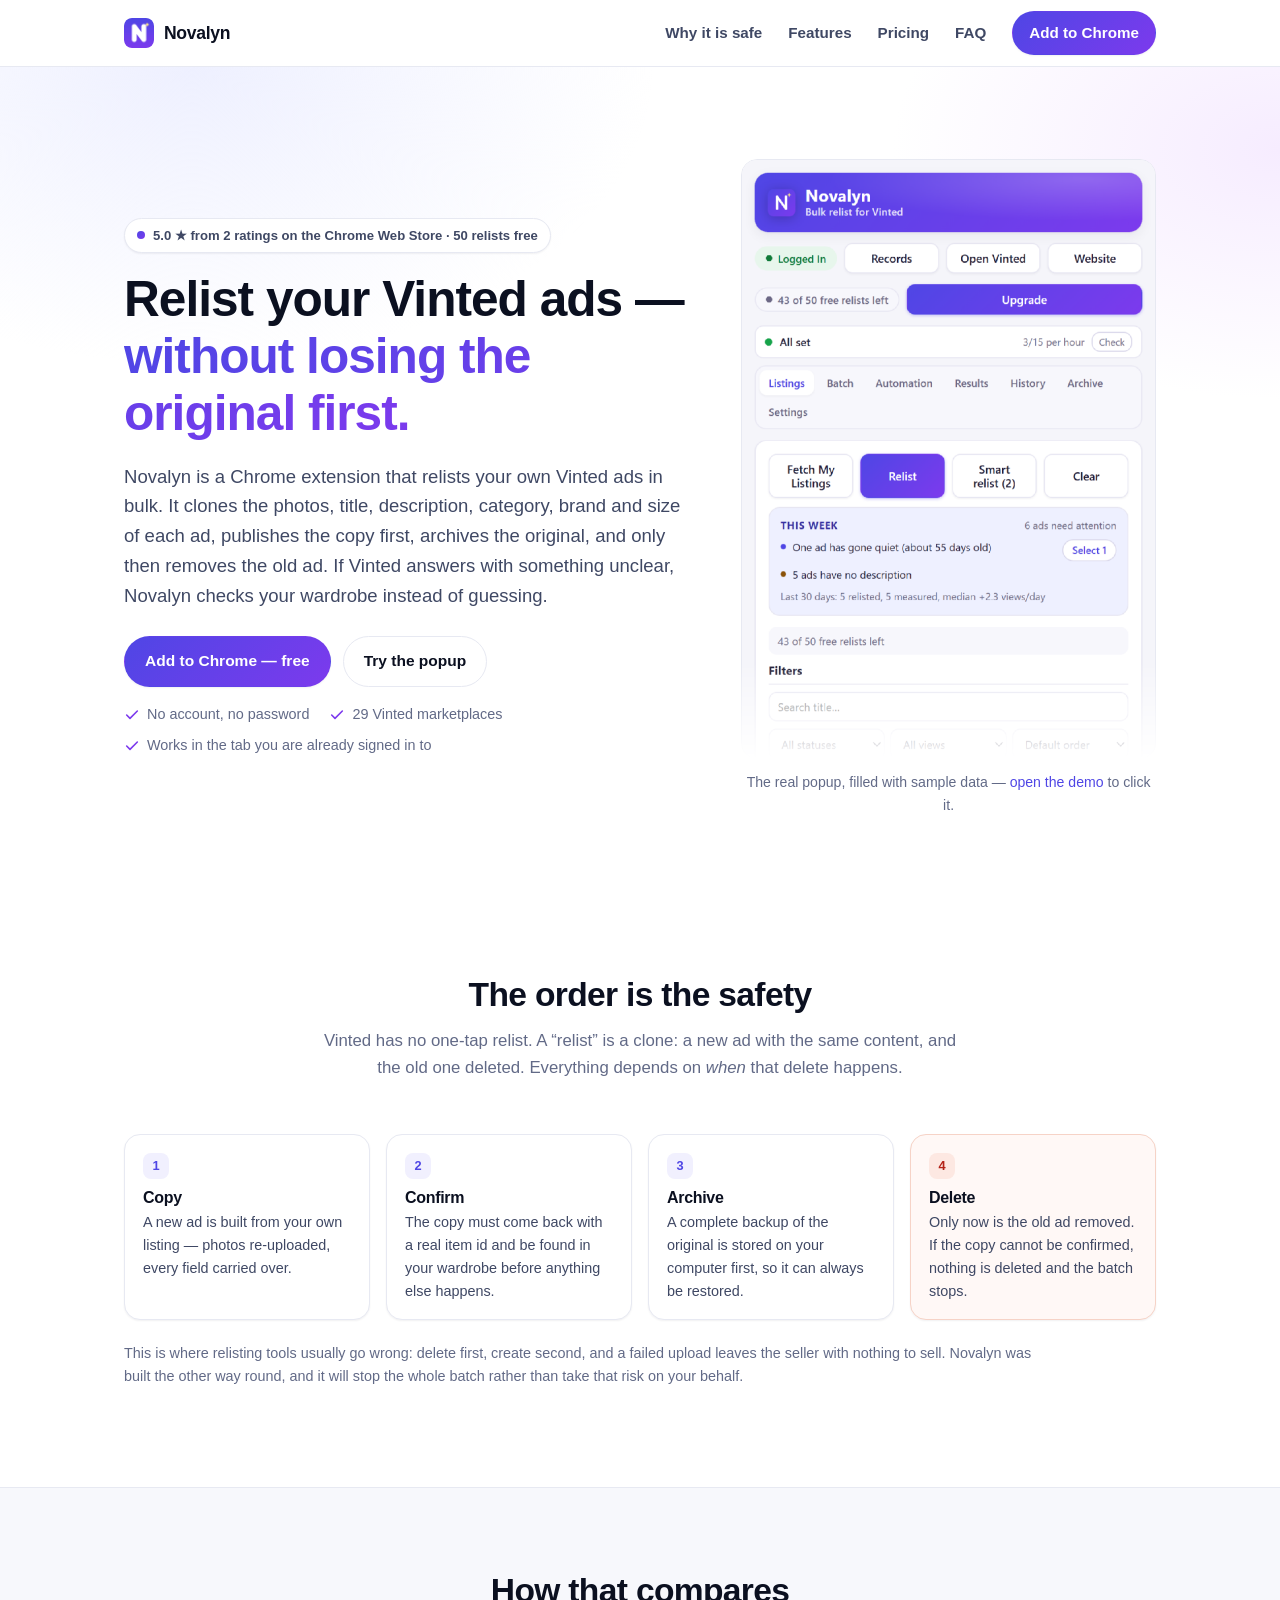
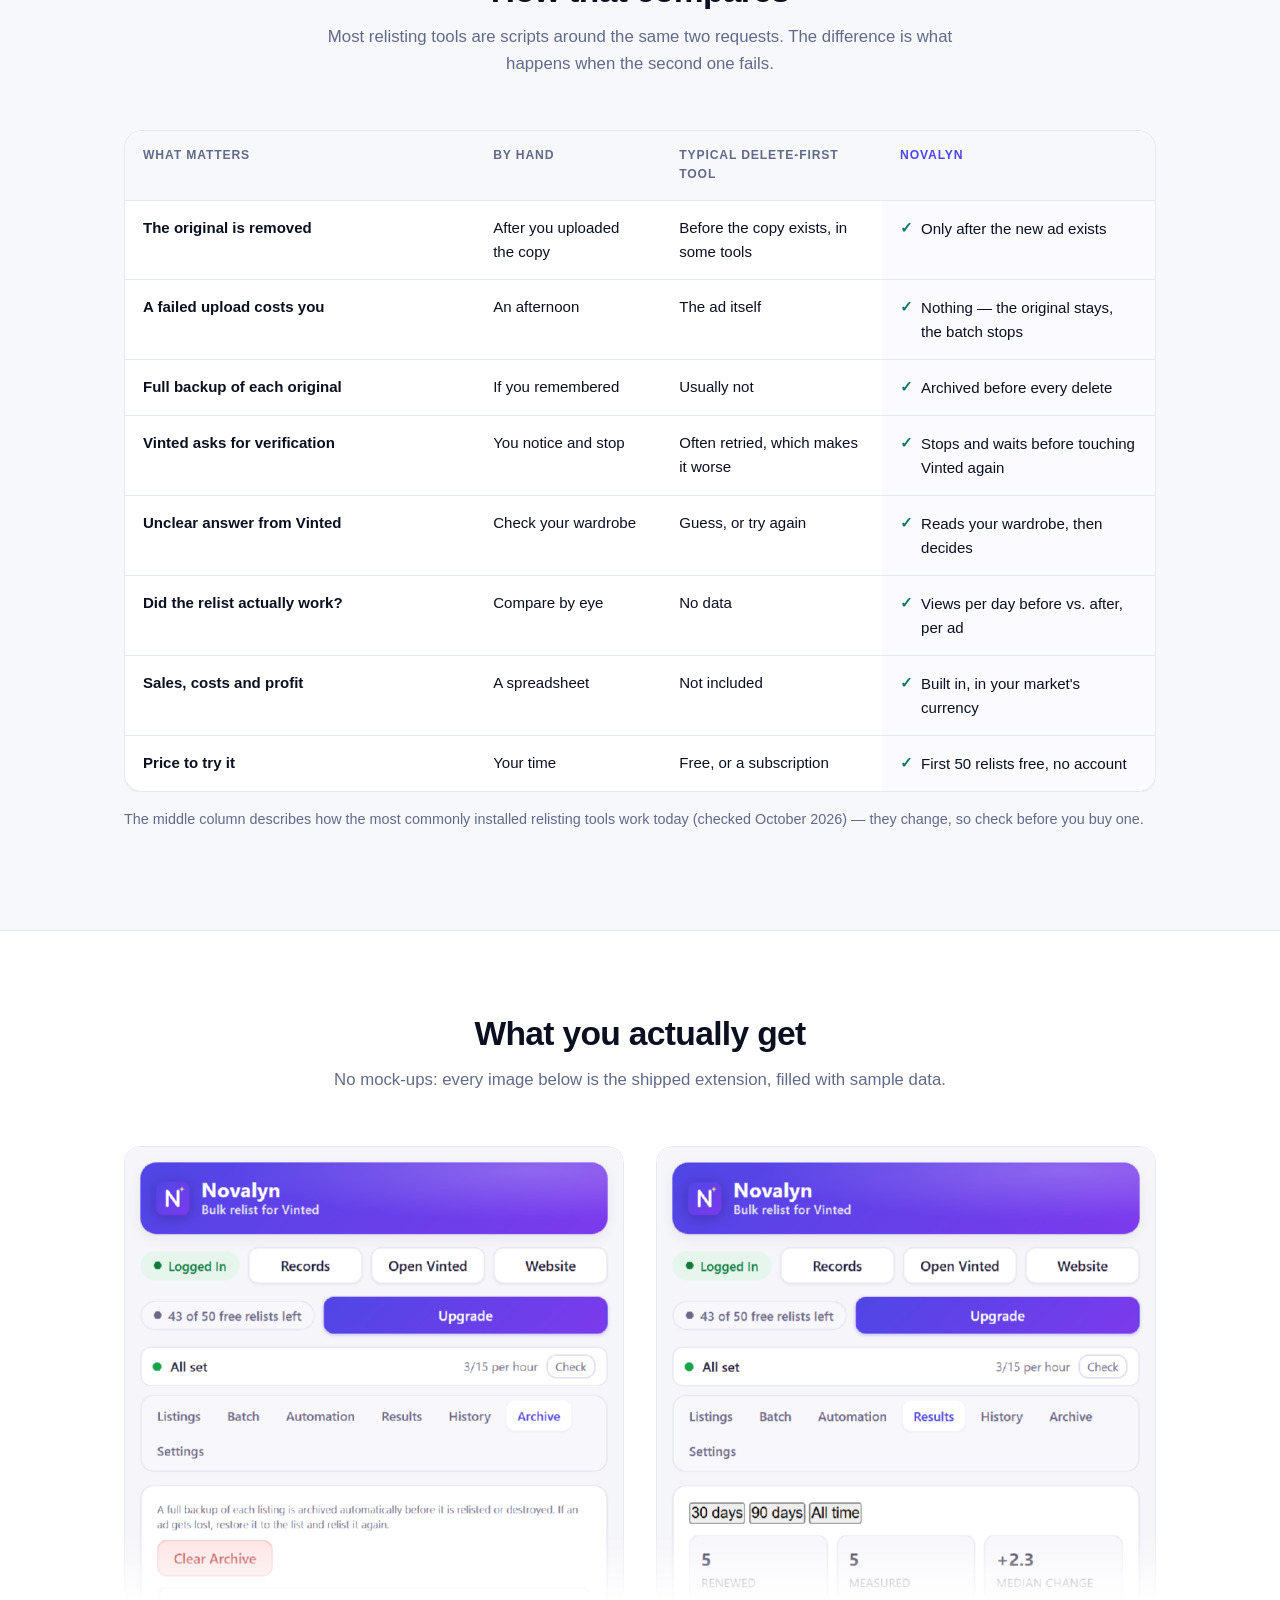
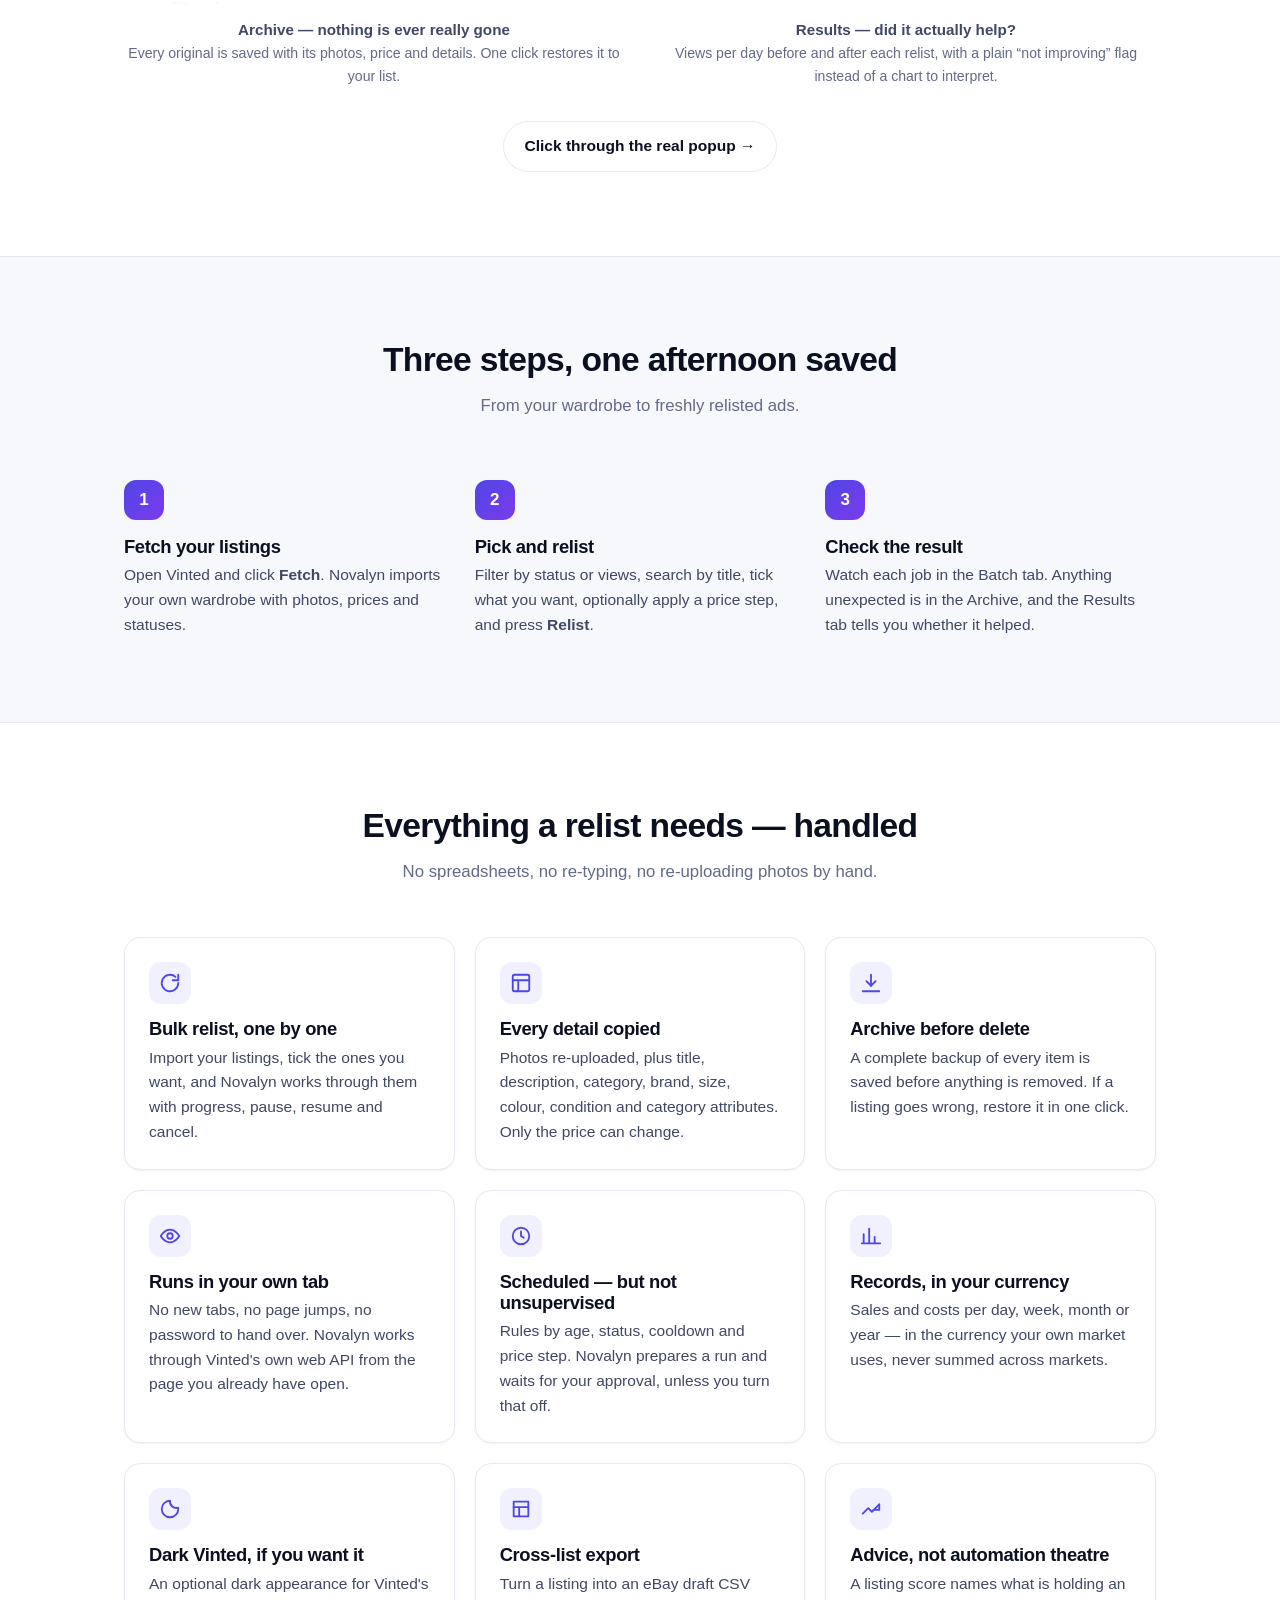
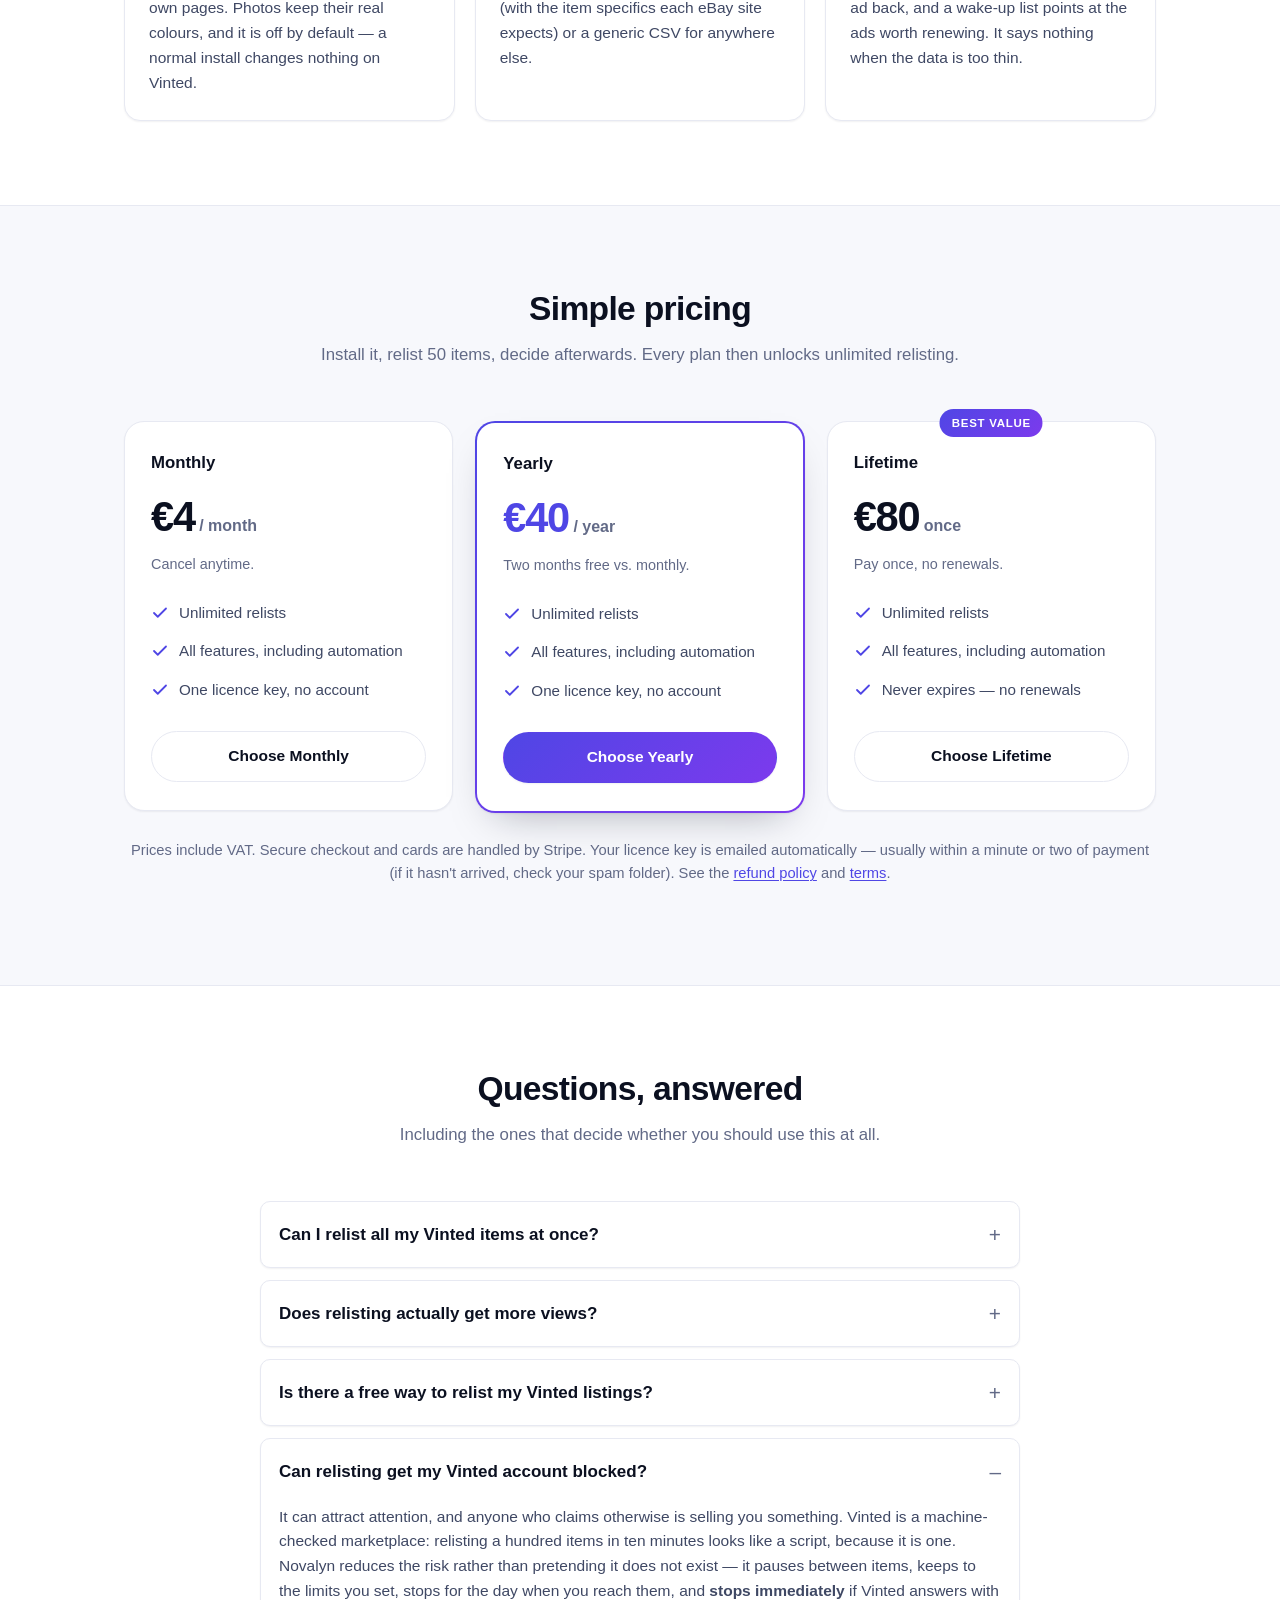
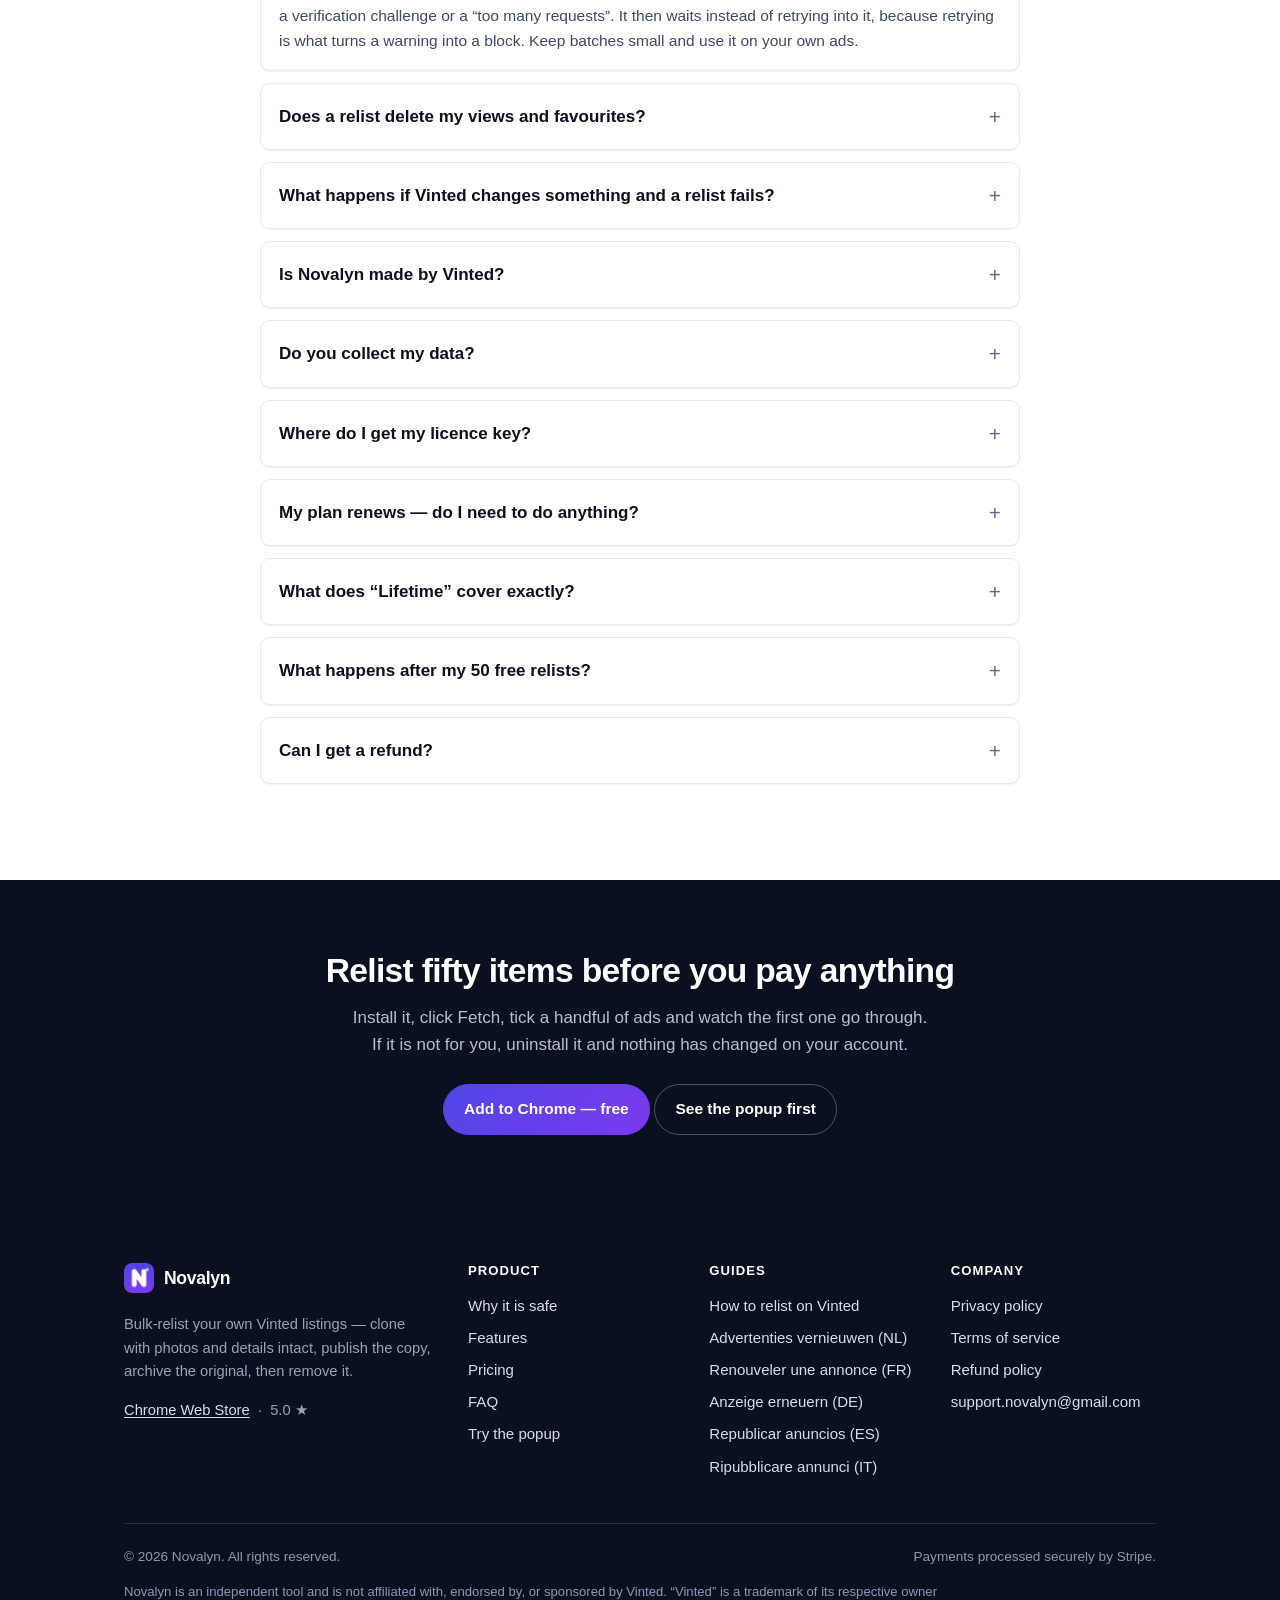
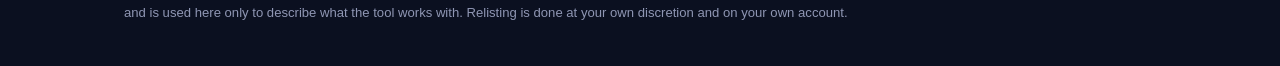
==== commit 432736fd: "Say what Novalyn is, in a form a machine can quote The homepage opened with what the product does, n" ====
--- a/index.html
+++ b/index.html
@@ -47,10 +47,12 @@
   -->
 
   <!--
-    aggregateRating: the store shows 5.0 from 2 ratings. A single new rating
-    moves that number, so re-check it against the live Chrome Web Store listing
-    before every release — an outdated rating is a rich-result policy problem,
-    not a rounding error.
+    aggregateRating: the store shows 5.0 from 2 ratings, and the hero's eyebrow
+    says the same thing on the page. A single new rating moves both numbers, so
+    re-check them against the live Chrome Web Store listing before every release —
+    an outdated rating is a rich-result policy problem, not a rounding error, and
+    markup that disagrees with the visible page is exactly what that policy is
+    about.
   -->
   <script type="application/ld+json">
   {
@@ -106,6 +108,30 @@
     "mainEntity": [
       {
         "@type": "Question",
+        "name": "Can I relist all my Vinted items at once?",
+        "acceptedAnswer": {
+          "@type": "Answer",
+          "text": "Yes. Novalyn reads the listings from the wardrobe you are already signed in to; relist all of them, or tick the ones you want. It still goes one at a time with a pause between, because a burst of relists is what a script looks like."
+        }
+      },
+      {
+        "@type": "Question",
+        "name": "Does relisting actually get more views?",
+        "acceptedAnswer": {
+          "@type": "Answer",
+          "text": "It can, but nobody can promise it. A relist is a new ad, so it starts at the top of the wardrobe and gets its own first days — that is the whole mechanism. Whether your ad does better the second time depends on the photos, the price and the demand. Novalyn measures views per day before and after each relist, so you can see it on your own ads instead of taking anyone's word for it."
+        }
+      },
+      {
+        "@type": "Question",
+        "name": "Is there a free way to relist my Vinted listings?",
+        "acceptedAnswer": {
+          "@type": "Answer",
+          "text": "For the first 50 relists, yes: install it and relist up to 50 items without paying or creating an account. After that a licence key unlocks unlimited relisting — €4 a month, €40 a year or €80 once. The manual alternative is free too: Vinted has no one-tap relist, so it means deleting the ad and uploading it again, photos and text included."
+        }
+      },
+      {
+        "@type": "Question",
         "name": "Can relisting get my Vinted account blocked?",
         "acceptedAnswer": {
           "@type": "Answer",
@@ -212,13 +238,14 @@
     <section class="hero">
       <div class="wrap hero-grid">
         <div>
-          <span class="eyebrow"><span class="dot"></span> 5.0 ★ on the Chrome Web Store · 50 relists free</span>
+          <span class="eyebrow"><span class="dot"></span> 5.0 ★ from 2 ratings on the Chrome Web Store · 50 relists free</span>
           <h1>Relist your Vinted ads — <span class="grad">without losing the original first.</span></h1>
           <p class="lede">
-            Novalyn clones your own listings in bulk: photos, title, description, category,
-            brand and size. Each copy is published first, the original is archived, and only
-            then is the old ad removed. If Vinted answers with something unclear, Novalyn
-            checks your wardrobe instead of guessing.
+            Novalyn is a Chrome extension that relists your own Vinted ads in bulk.
+            It clones the photos, title, description, category, brand and size of each
+            ad, publishes the copy first, archives the original, and only then removes
+            the old ad. If Vinted answers with something unclear, Novalyn checks your
+            wardrobe instead of guessing.
           </p>
           <div class="cta-row">
             <a class="btn btn--primary" href="https://chromewebstore.google.com/detail/novalyn-%E2%80%94-vinted-relister/flnfapmkkmegfpbakndnlgehimpfccic">Add to Chrome — free</a>
@@ -557,6 +584,34 @@
           <p>Including the ones that decide whether you should use this at all.</p>
         </div>
         <div class="faq">
+          <details>
+            <summary>Can I relist all my Vinted items at once?</summary>
+            <p>
+              Yes. Novalyn reads the listings from the wardrobe you are already signed in to; relist
+              all of them, or tick the ones you want. It still goes one at a time with a pause
+              between, because a burst of relists is what a script looks like.
+            </p>
+          </details>
+          <details>
+            <summary>Does relisting actually get more views?</summary>
+            <p>
+              It can, but nobody can promise it. A relist is a new ad, so it starts at the top of
+              the wardrobe and gets its own first days — that is the whole mechanism. Whether your
+              ad does better the second time depends on the photos, the price and the demand.
+              Novalyn measures views per day before and after each relist, so you can see it on your
+              own ads instead of taking anyone's word for it.
+            </p>
+          </details>
+          <details>
+            <summary>Is there a free way to relist my Vinted listings?</summary>
+            <p>
+              For the first 50 relists, yes: install it and relist up to 50 items without paying or
+              creating an account. After that a licence key unlocks unlimited relisting — €4 a
+              month, €40 a year or €80 once. The manual alternative is free too: Vinted has no
+              one-tap relist, so it means deleting the ad and uploading it again, photos and text
+              included.
+            </p>
+          </details>
           <details open>
             <summary>Can relisting get my Vinted account blocked?</summary>
             <p>It can attract attention, and anyone who claims otherwise is selling you something.
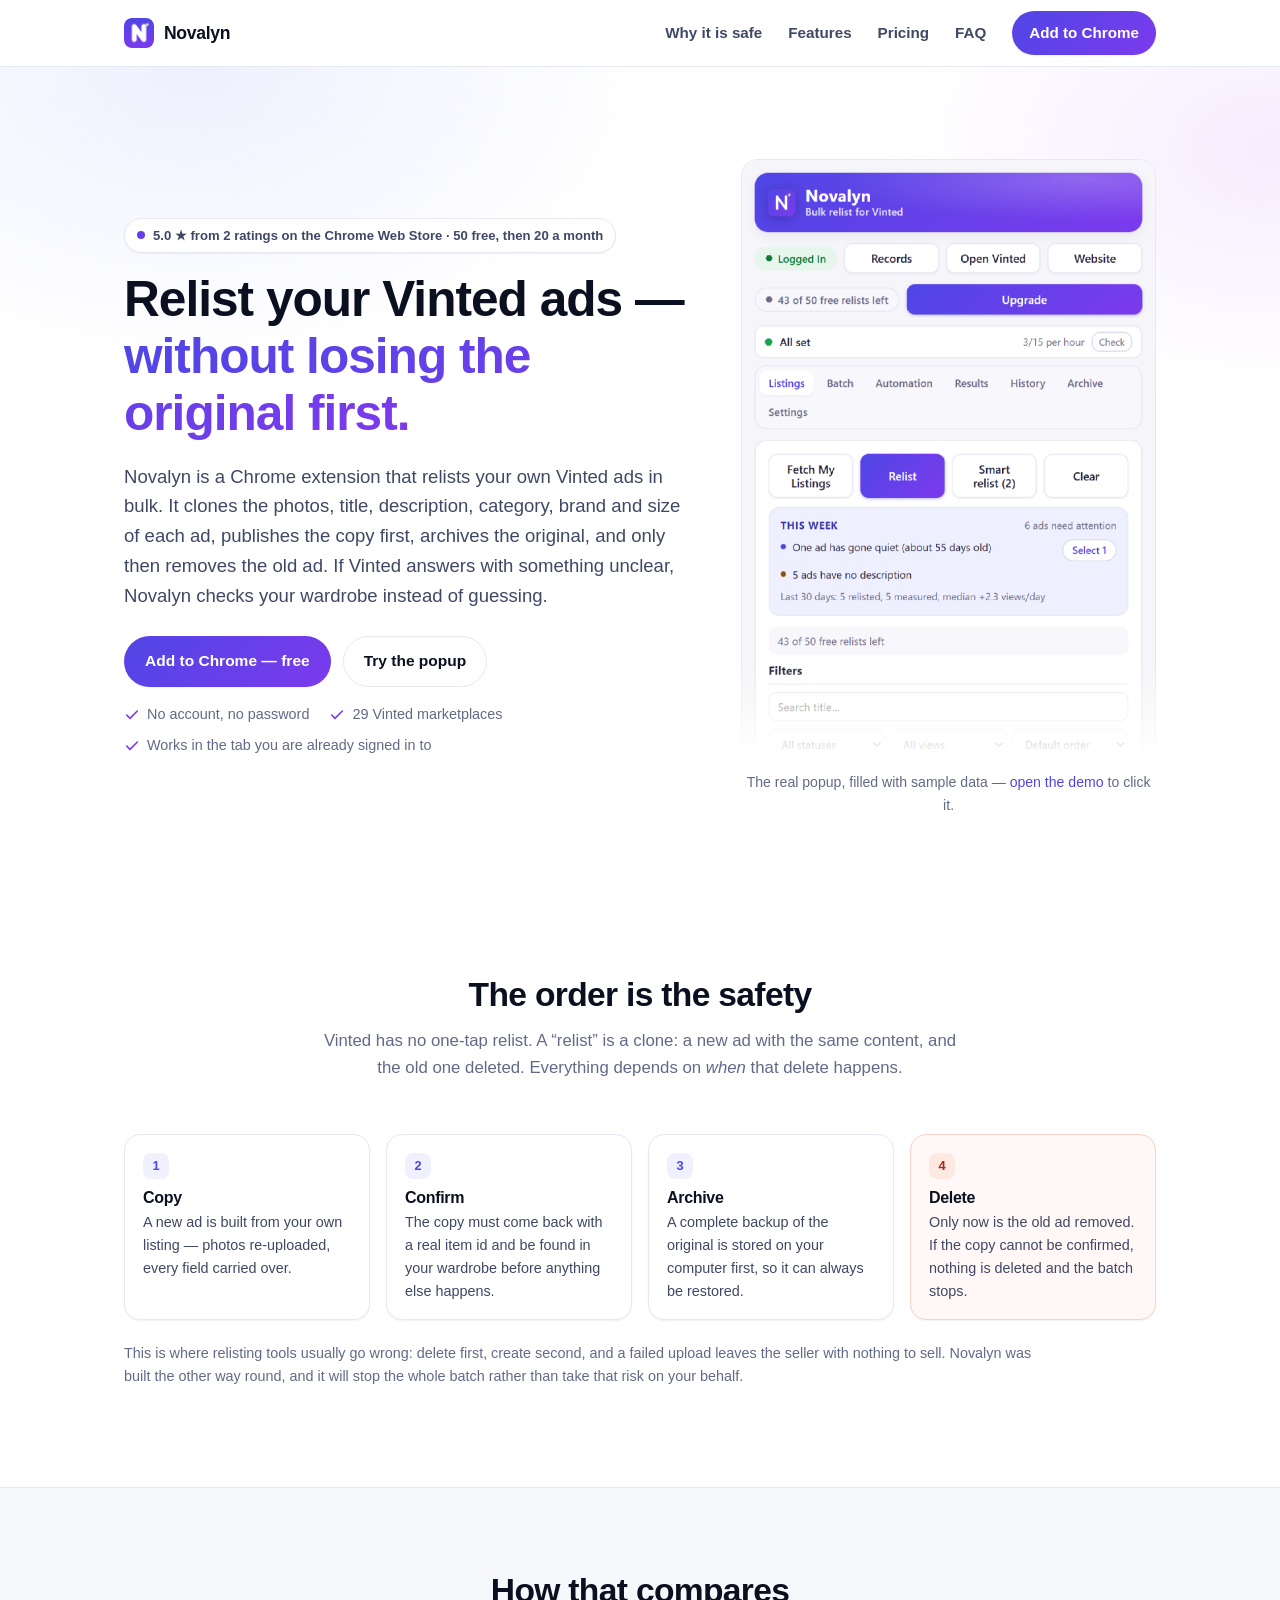
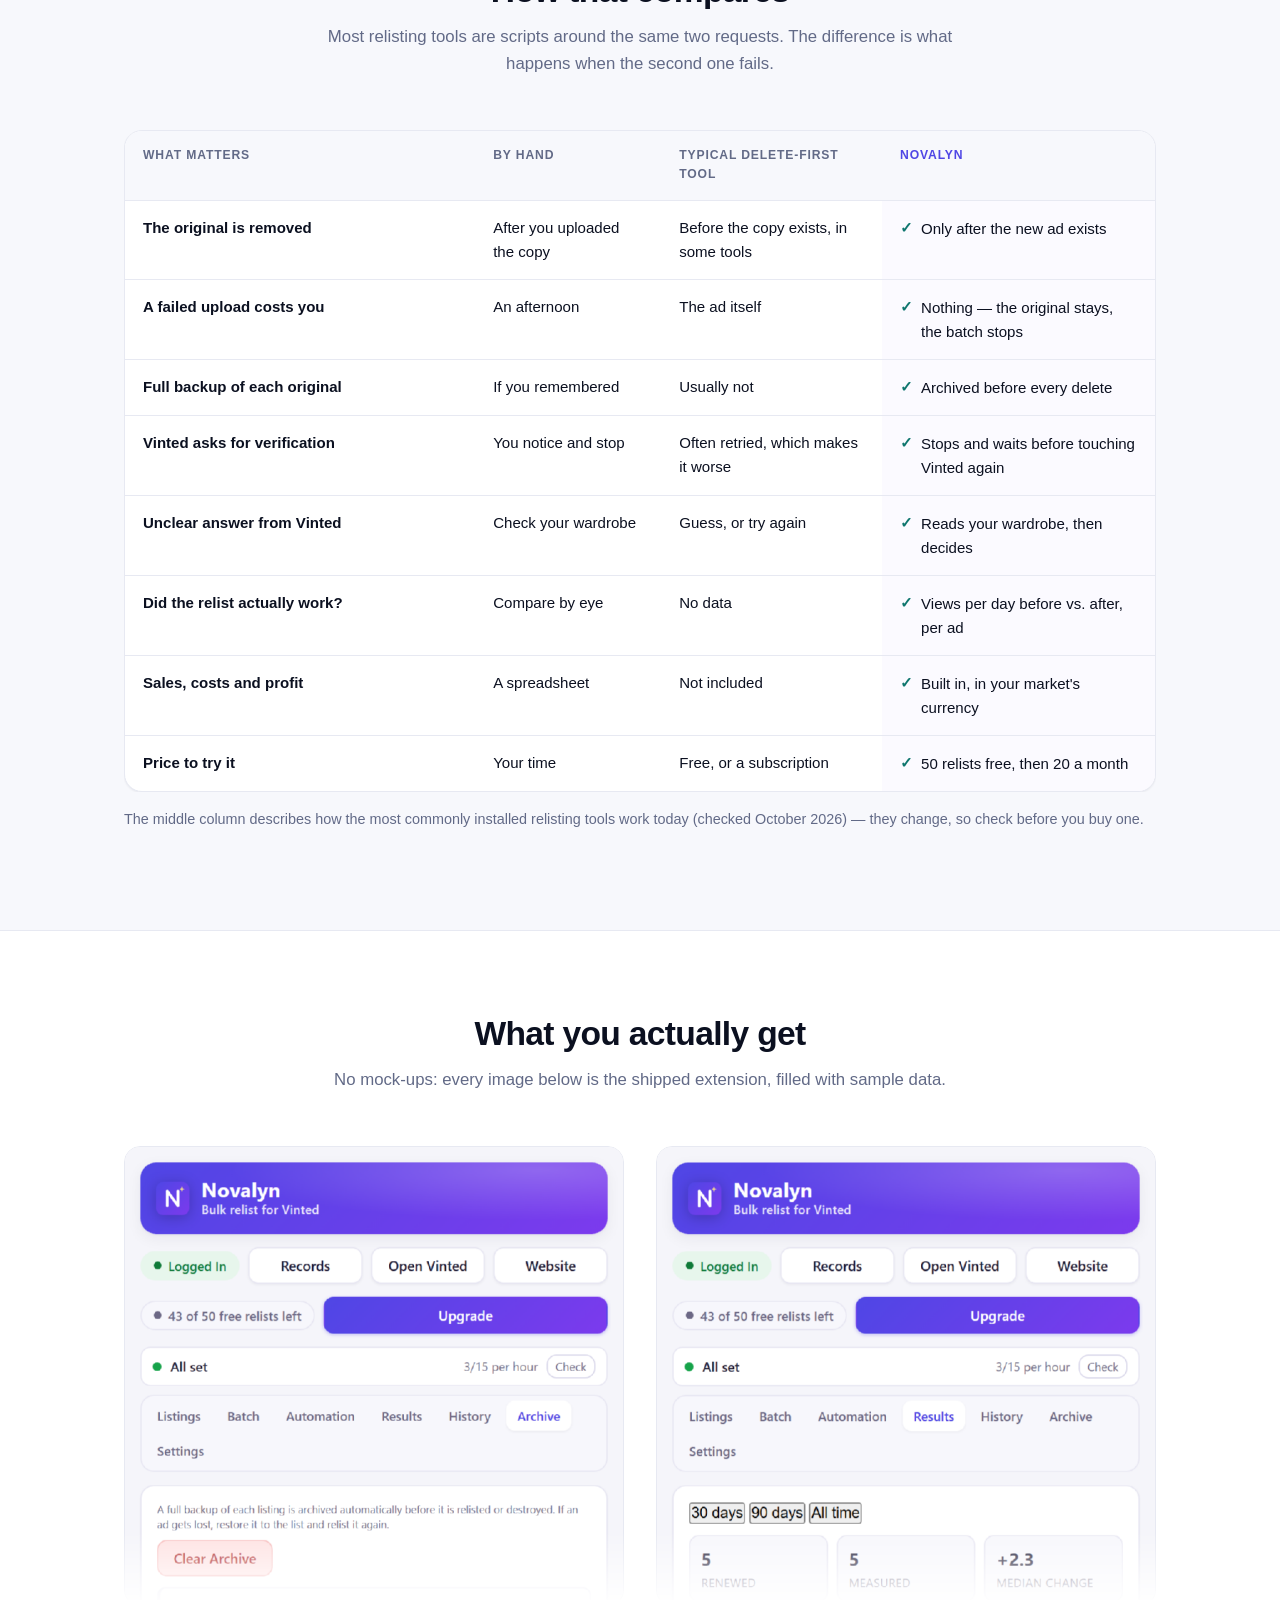
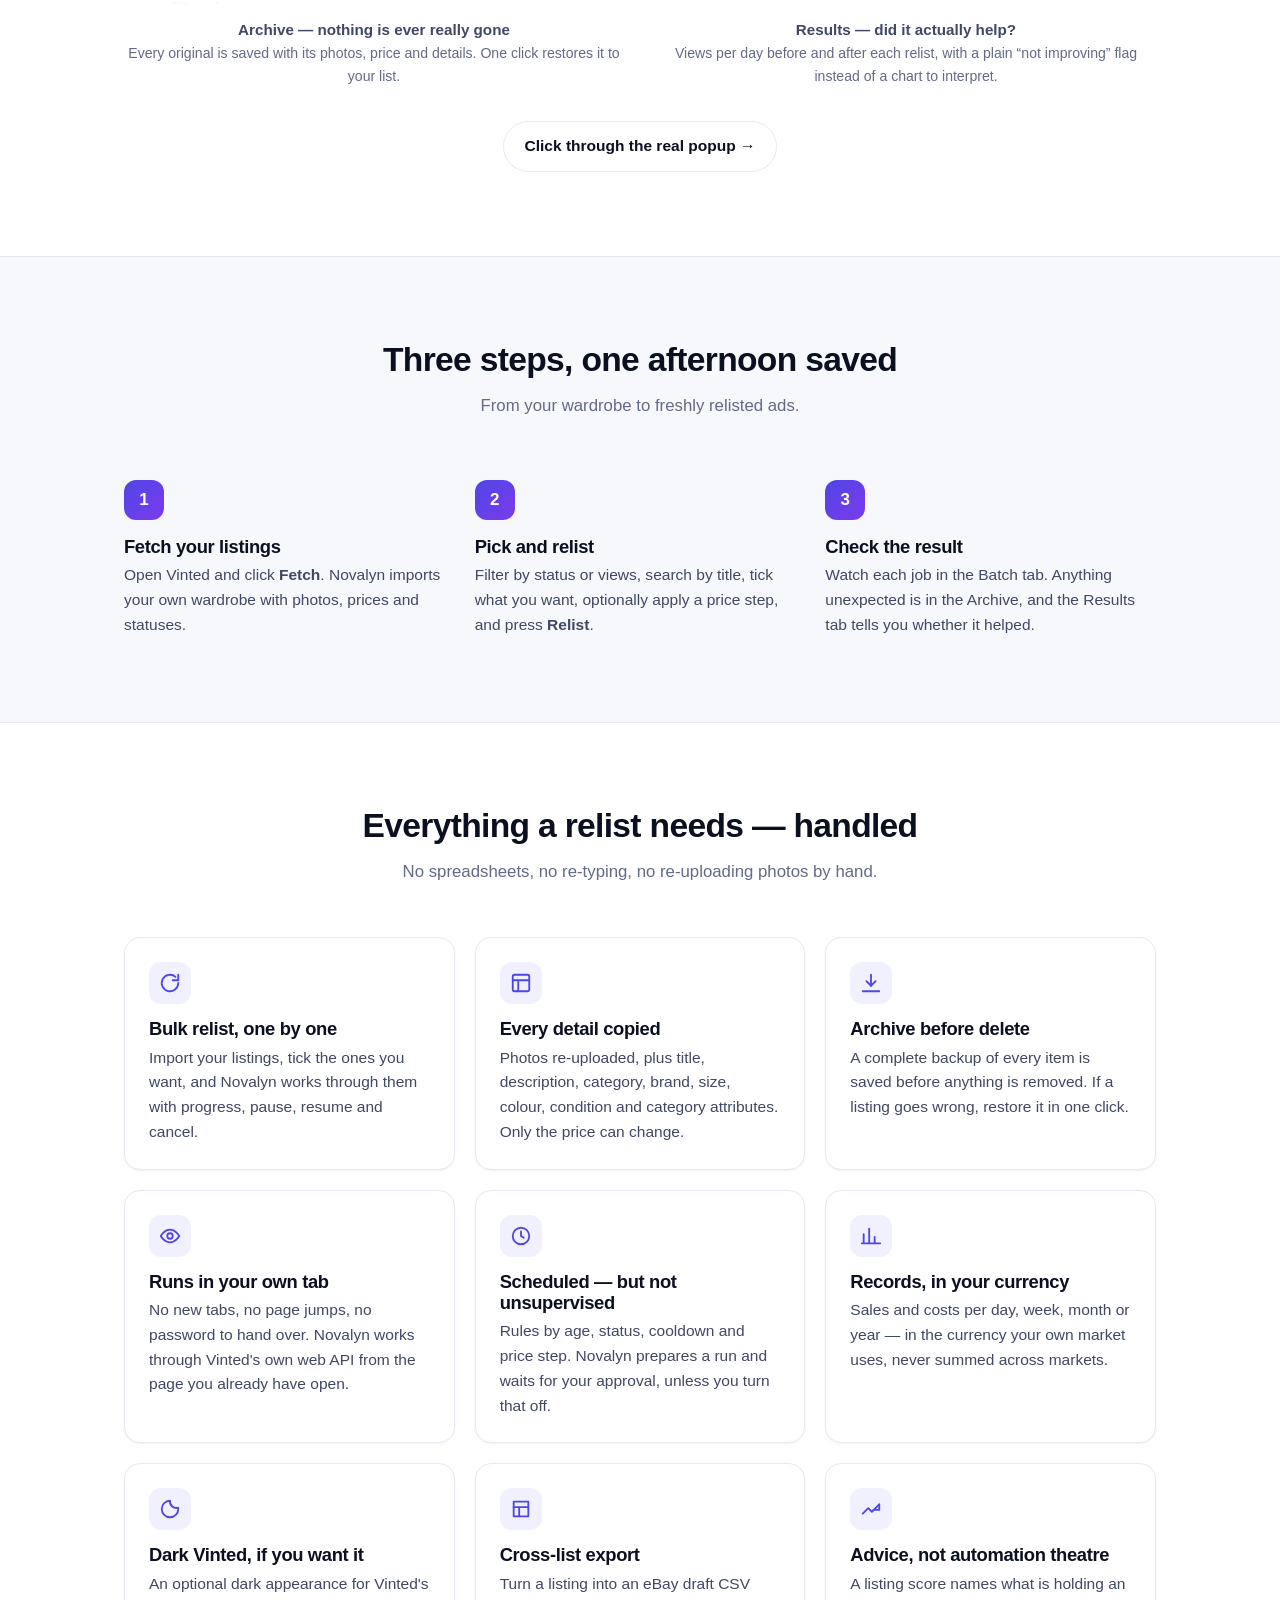
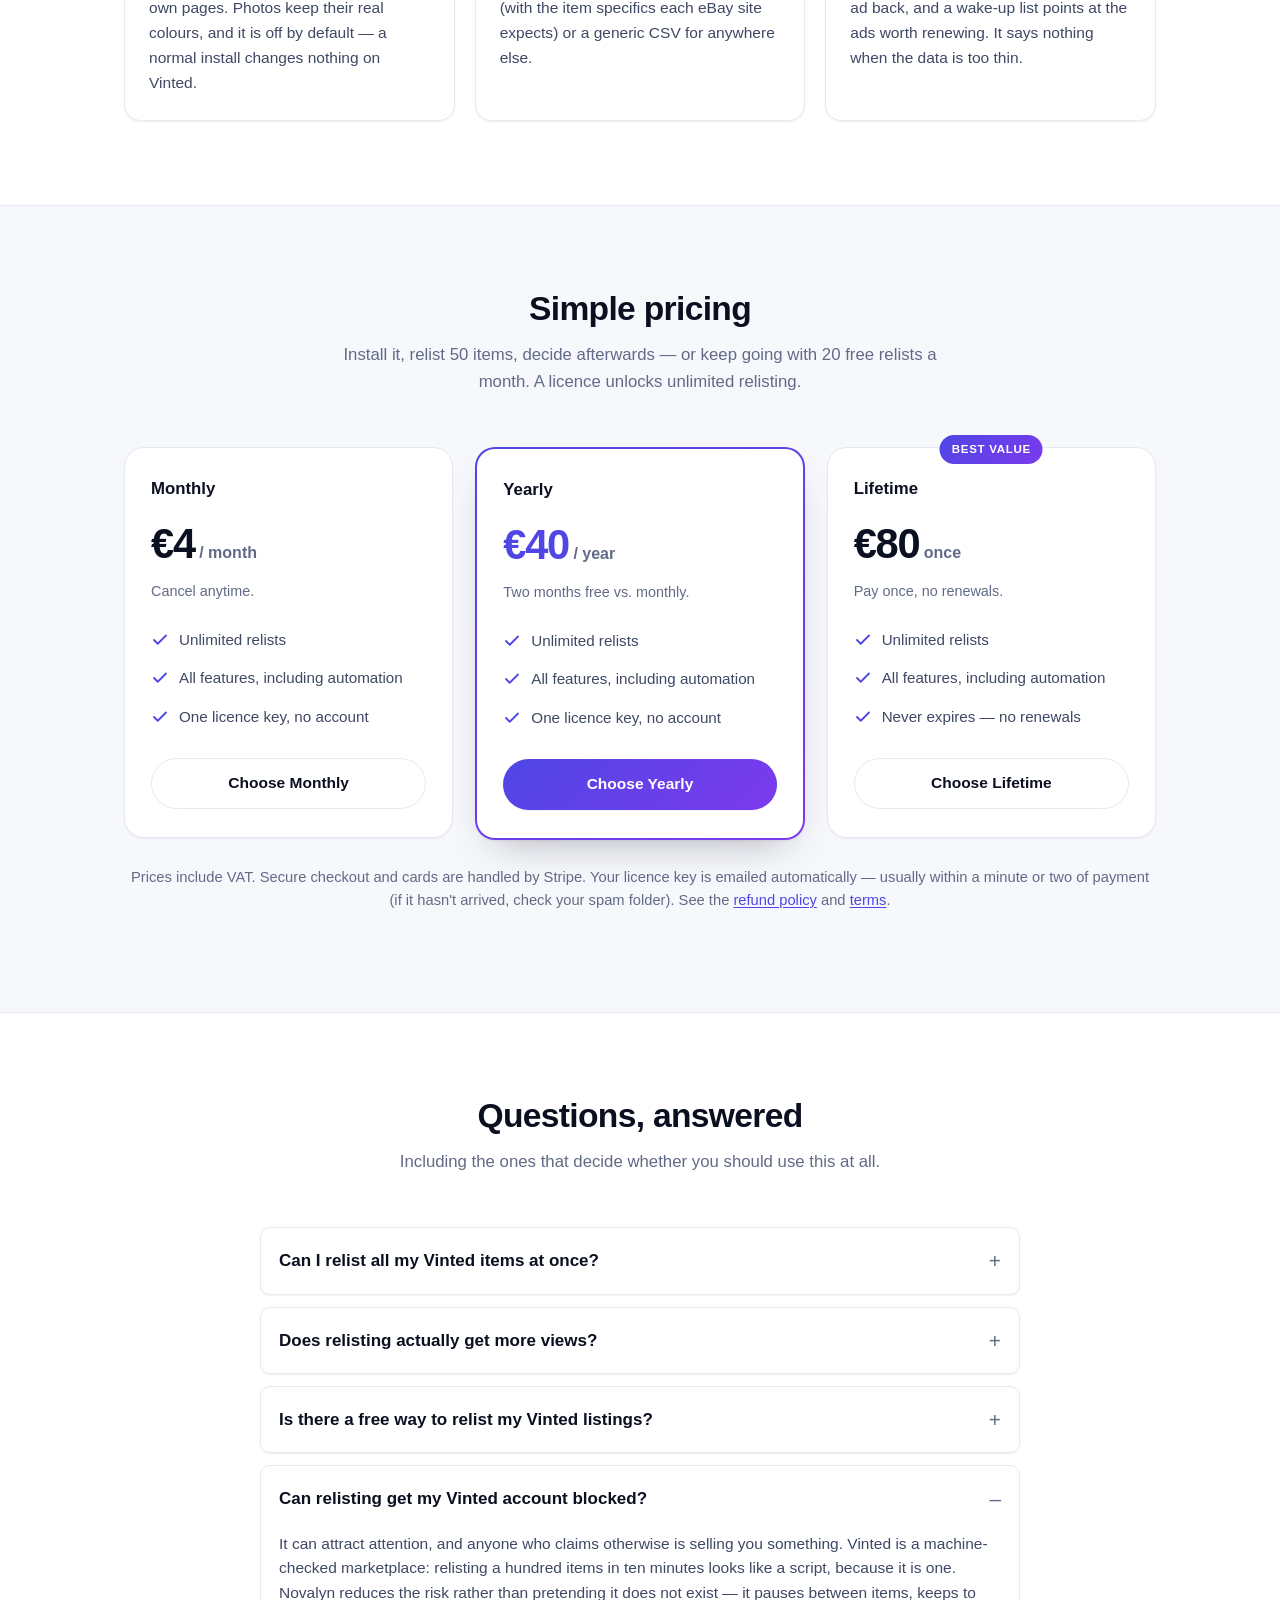
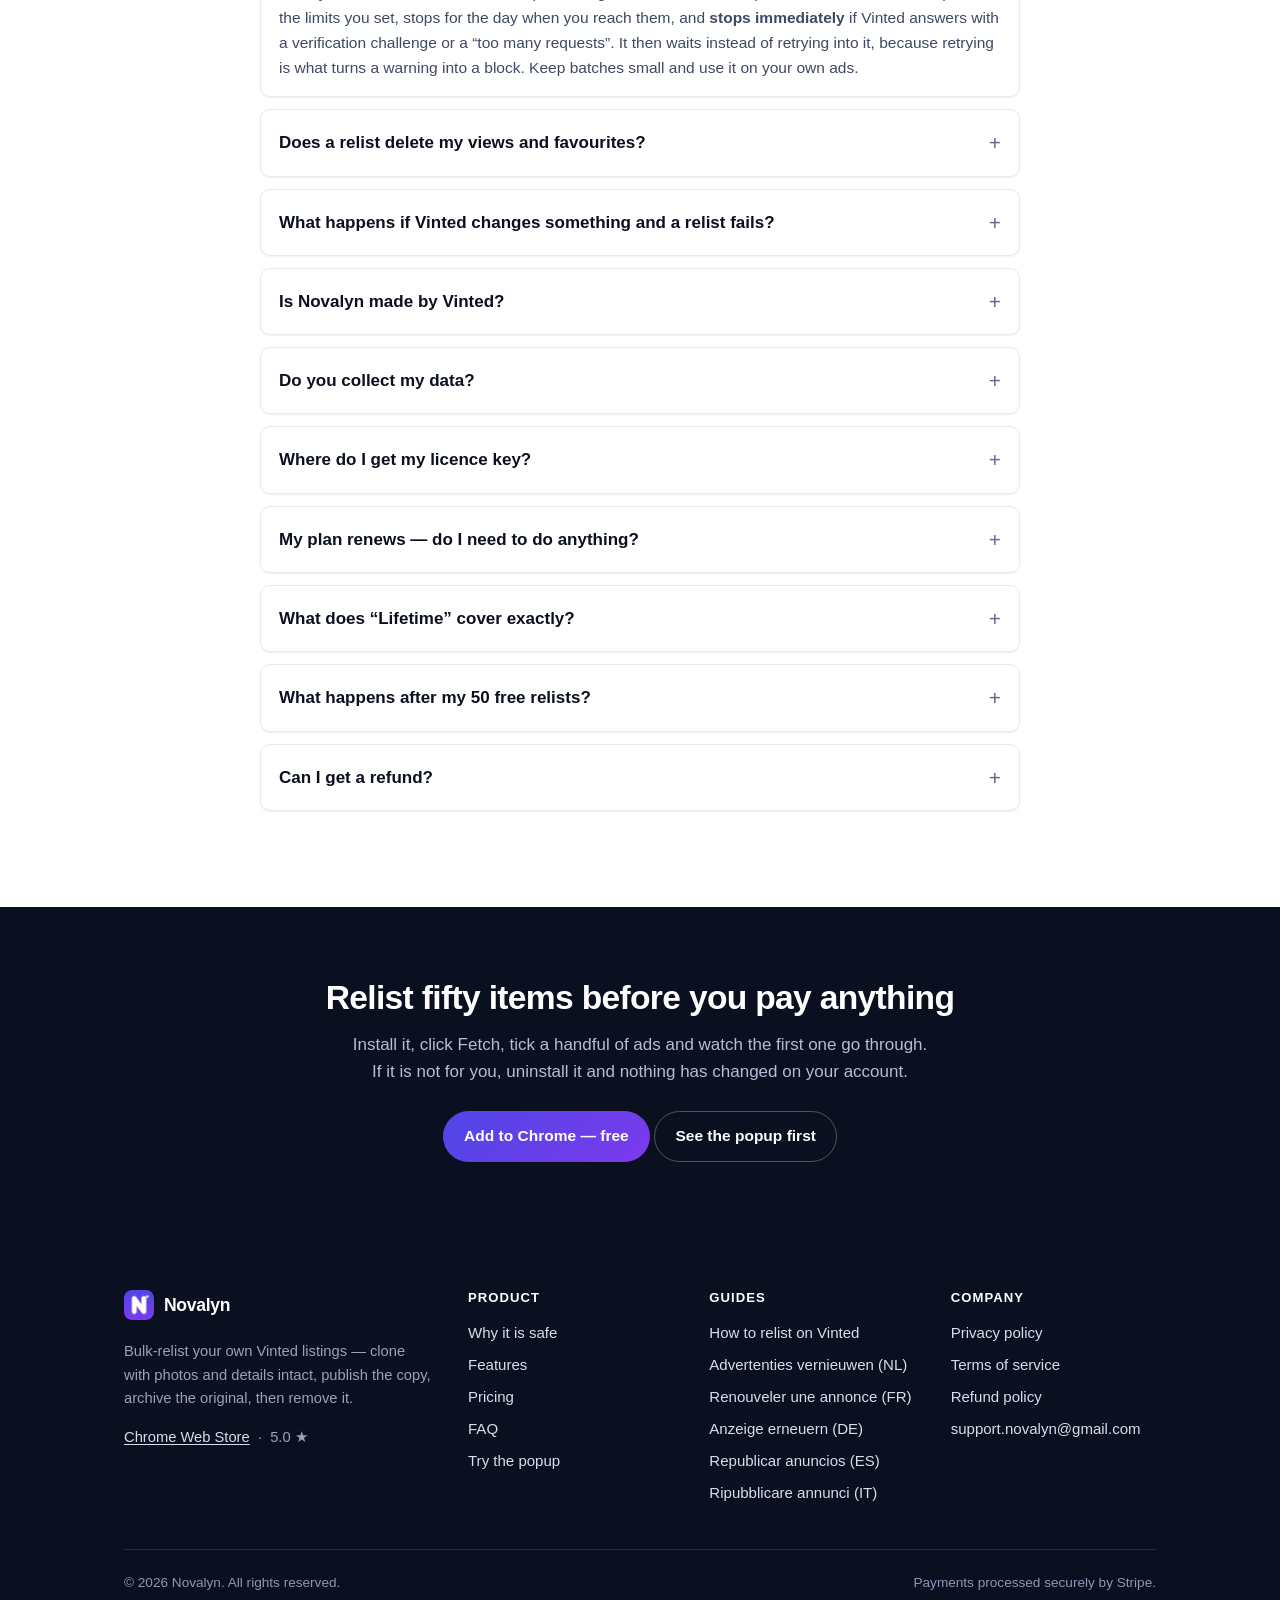
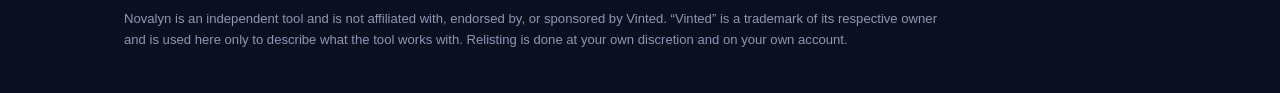
==== commit 77dca7a2: "Say what the free plan is: 50 free, then 20 a month The extension stopped ending at 50 — the free pl" ====
--- a/index.html
+++ b/index.html
@@ -127,7 +127,7 @@
         "name": "Is there a free way to relist my Vinted listings?",
         "acceptedAnswer": {
           "@type": "Answer",
-          "text": "For the first 50 relists, yes: install it and relist up to 50 items without paying or creating an account. After that a licence key unlocks unlimited relisting — €4 a month, €40 a year or €80 once. The manual alternative is free too: Vinted has no one-tap relist, so it means deleting the ad and uploading it again, photos and text included."
+          "text": "Yes: install it and relist up to 50 items without paying or creating an account, and after that 20 relists every 30 days stay free. A licence removes the limit — €4 a month, €40 a year or €80 once. The manual alternative is free too: Vinted has no one-tap relist, so it means deleting the ad and uploading it again, photos and text included."
         }
       },
       {
@@ -199,7 +199,7 @@
         "name": "What happens after my 50 free relists?",
         "acceptedAnswer": {
           "@type": "Answer",
-          "text": "Relisting pauses until you add a licence key. Your listings, records, history and archived backups stay fully available — you just cannot start a new relist."
+          "text": "It keeps going, at 20 relists every 30 days. That is enough to refresh a small wardrobe; a licence removes the limit entirely. Your listings, records and backups are never touched either way."
         }
       },
       {
@@ -238,7 +238,7 @@
     <section class="hero">
       <div class="wrap hero-grid">
         <div>
-          <span class="eyebrow"><span class="dot"></span> 5.0 ★ from 2 ratings on the Chrome Web Store · 50 relists free</span>
+          <span class="eyebrow"><span class="dot"></span> 5.0 ★ from 2 ratings on the Chrome Web Store · 50 free, then 20 a month</span>
           <h1>Relist your Vinted ads — <span class="grad">without losing the original first.</span></h1>
           <p class="lede">
             Novalyn is a Chrome extension that relists your own Vinted ads in bulk.
@@ -385,7 +385,7 @@
                 <th scope="row">Price to try it</th>
                 <td>Your time</td>
                 <td>Free, or a subscription</td>
-                <td class="us"><span class="yes">First 50 relists free, no account</span></td>
+                <td class="us"><span class="yes">50 relists free, then 20 a month</span></td>
               </tr>
             </tbody>
           </table>
@@ -526,7 +526,7 @@
       <div class="wrap">
         <div class="section-head">
           <h2>Simple pricing</h2>
-          <p>Install it, relist 50 items, decide afterwards. Every plan then unlocks unlimited relisting.</p>
+          <p>Install it, relist 50 items, decide afterwards — or keep going with 20 free relists a month. A licence unlocks unlimited relisting.</p>
         </div>
         <div class="plans">
           <article class="plan">
@@ -605,8 +605,8 @@
           <details>
             <summary>Is there a free way to relist my Vinted listings?</summary>
             <p>
-              For the first 50 relists, yes: install it and relist up to 50 items without paying or
-              creating an account. After that a licence key unlocks unlimited relisting — €4 a
+              Yes: install it and relist up to 50 items without paying or creating an account, and
+              after that 20 relists every 30 days stay free. A licence removes the limit — €4 a
               month, €40 a year or €80 once. The manual alternative is free too: Vinted has no
               one-tap relist, so it means deleting the ad and uploading it again, photos and text
               included.
@@ -672,8 +672,9 @@
           </details>
           <details>
             <summary>What happens after my 50 free relists?</summary>
-            <p>Relisting pauses until you add a licence key. Your listings, records, history and
-              archived backups stay fully available — you just cannot start a new relist.</p>
+            <p>It keeps going, at 20 relists every 30 days. That is enough to refresh a small
+              wardrobe; a licence removes the limit entirely. Your listings, records and backups
+              are never touched either way.</p>
           </details>
           <details>
             <summary>Can I get a refund?</summary>
